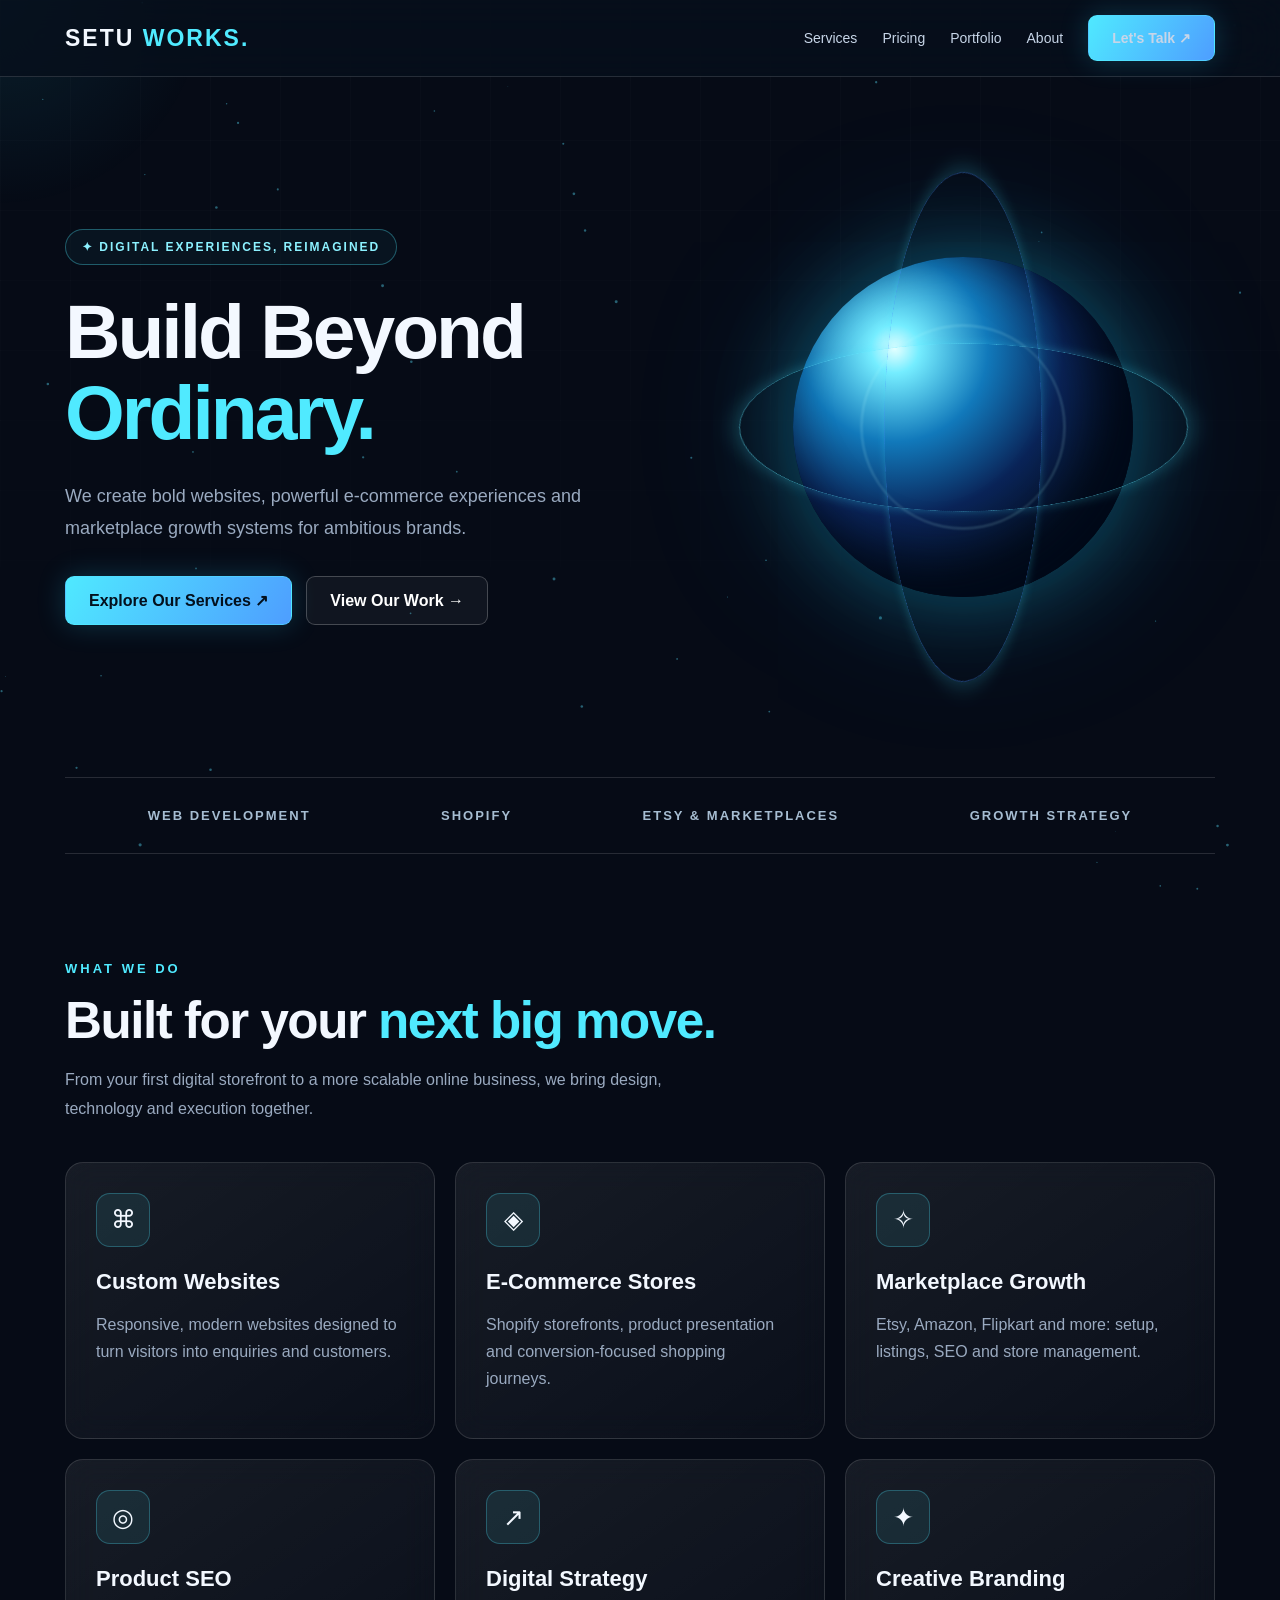
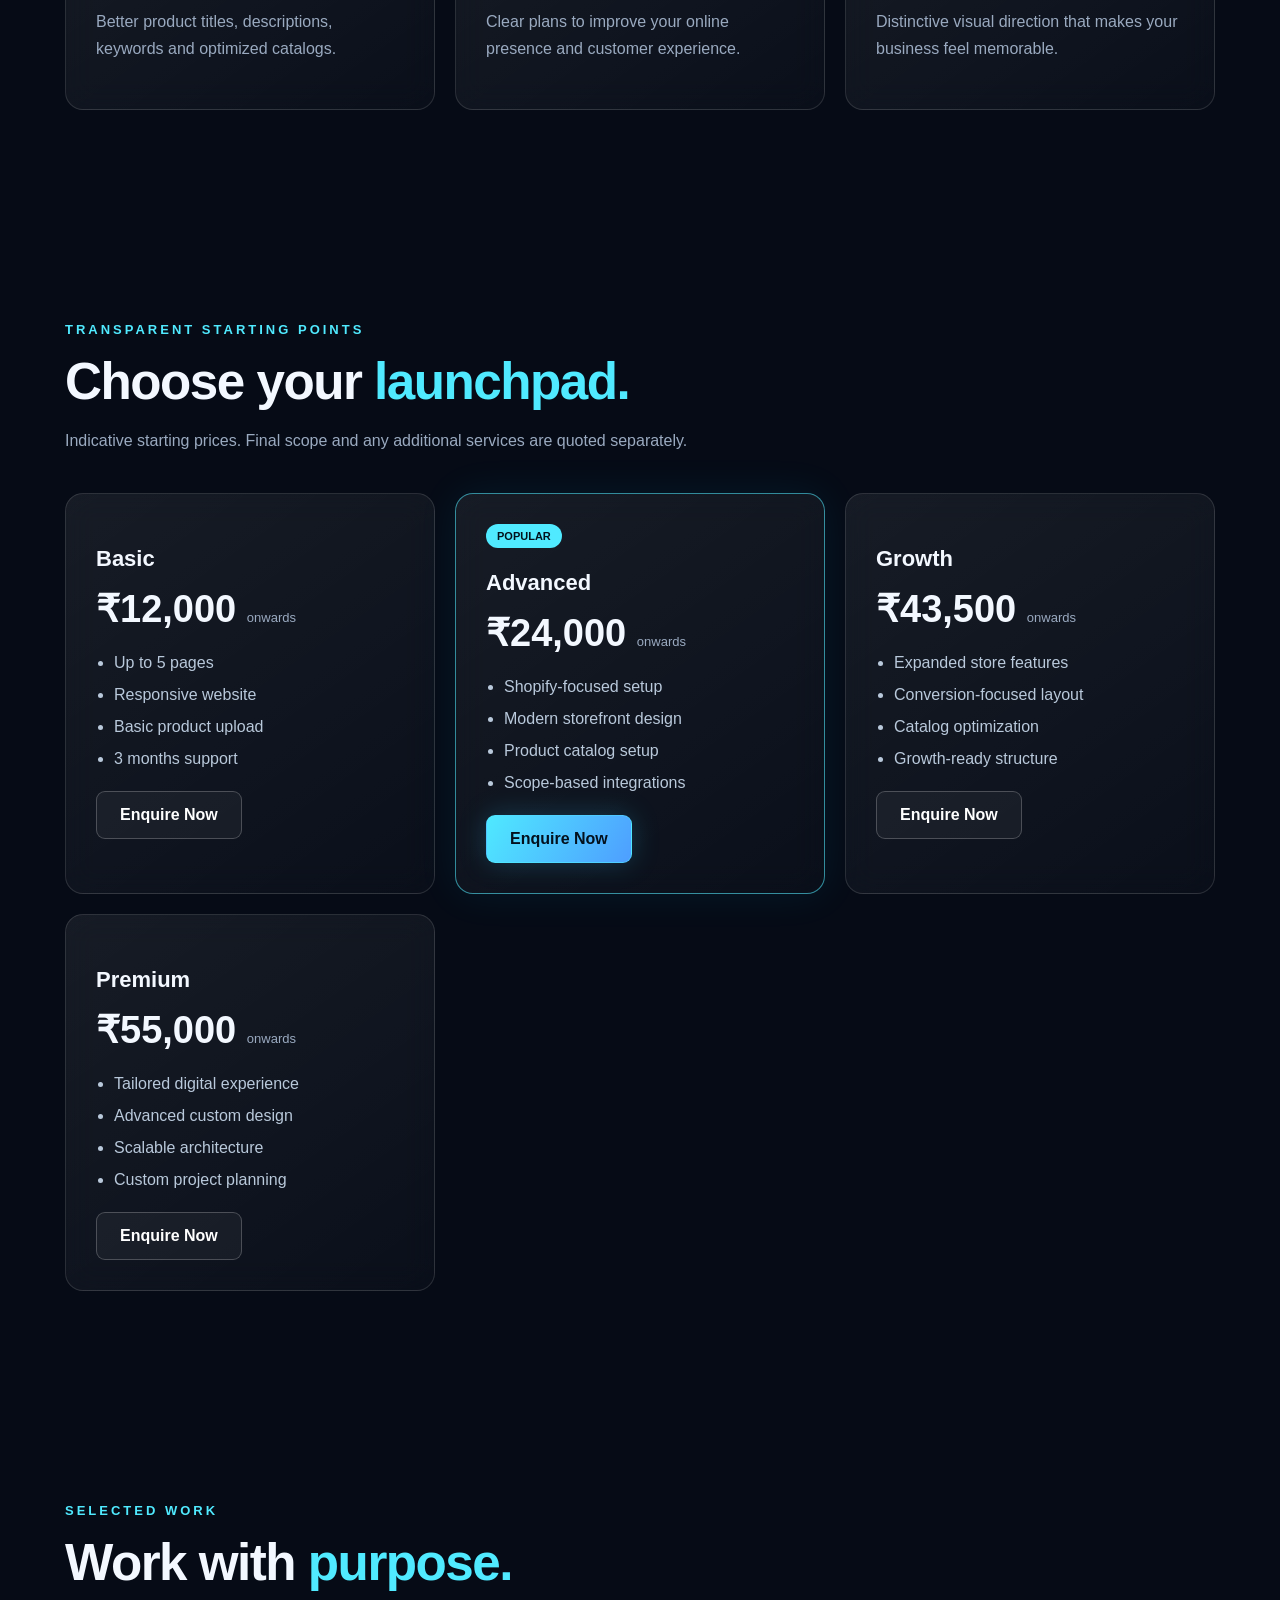
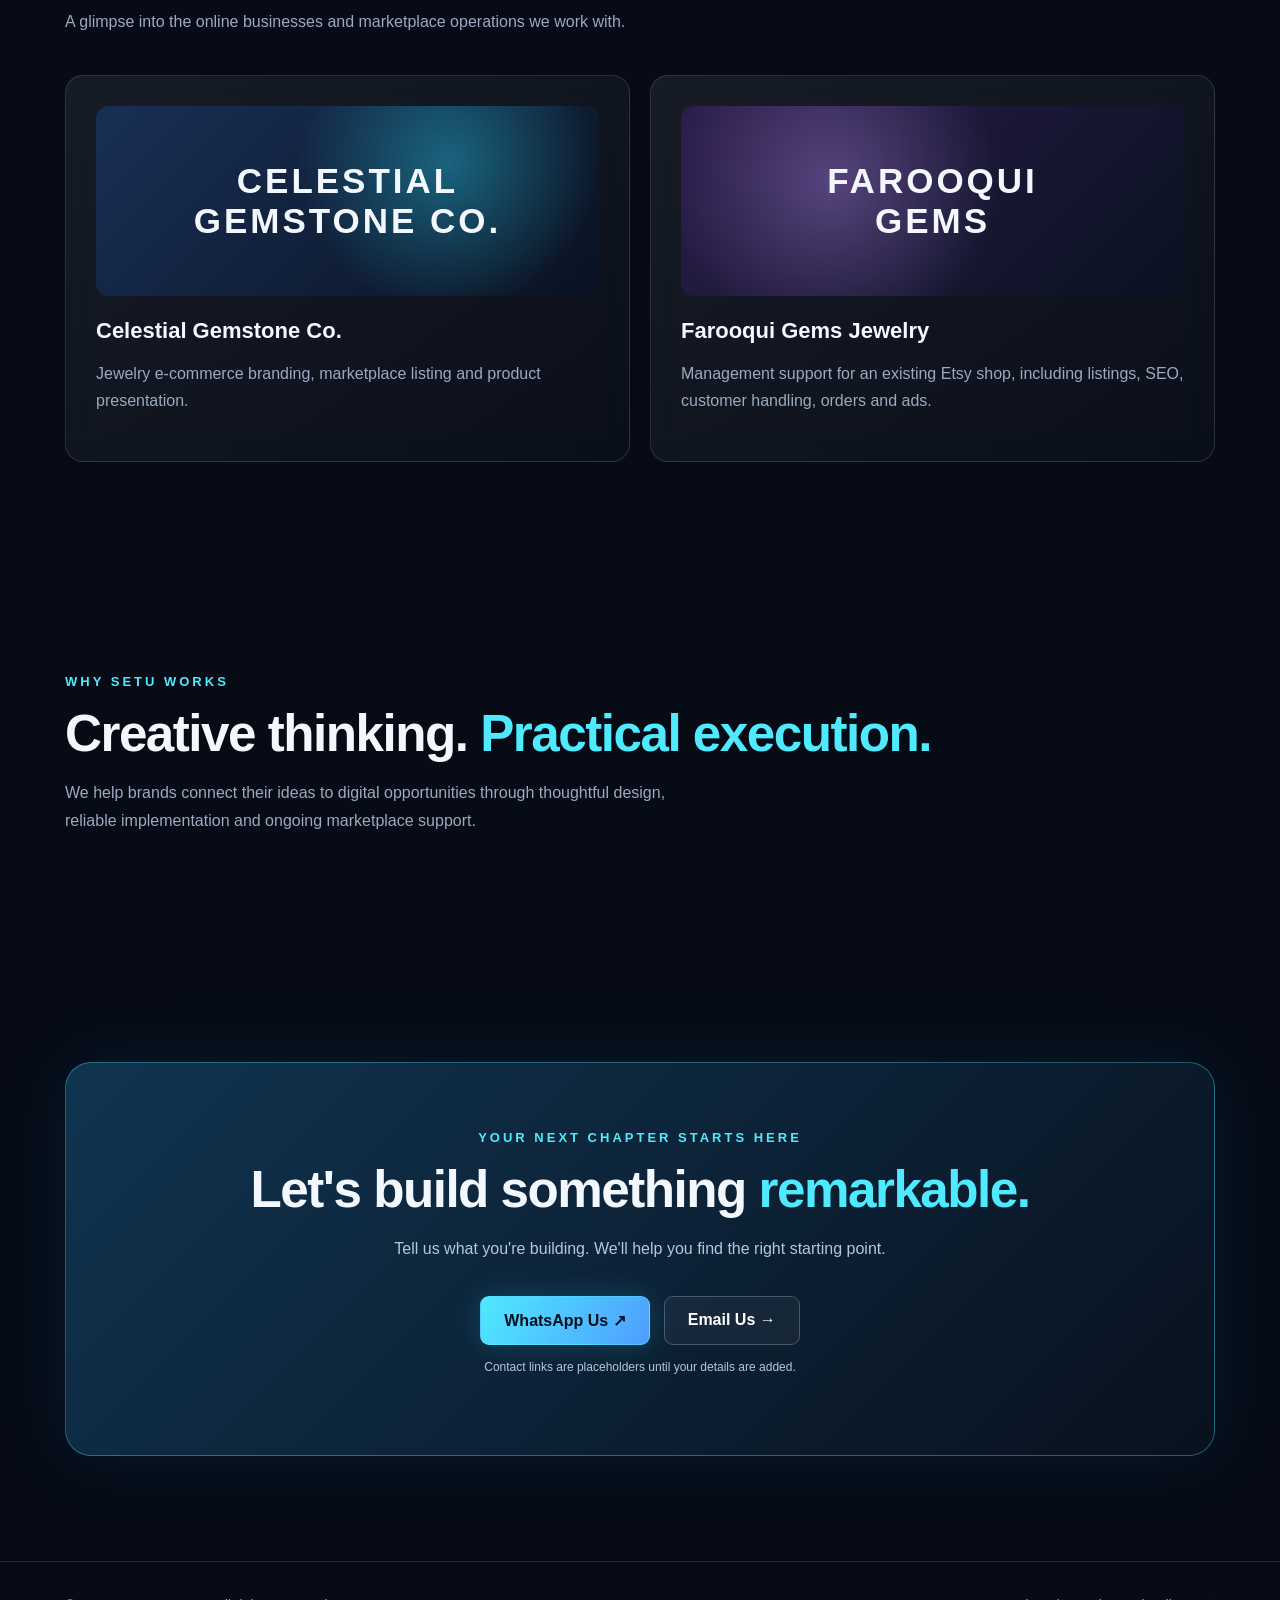
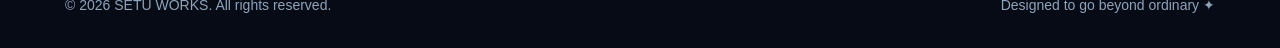
==== index.html @ 35bdae43 "Rename index.html.html to index.html" ====
<!DOCTYPE html>
<html lang="en">
<head>
<meta charset="UTF-8"><meta name="viewport" content="width=device-width, initial-scale=1">
<meta name="theme-color" content="#060b16"><meta name="description" content="SETU WORKS builds high-impact websites, e-commerce stores and marketplace growth systems.">
<title>SETU WORKS — Build Beyond Ordinary</title>
<style>
:root{--bg:#060b16;--panel:#101b2b;--cyan:#50eaff;--white:#f3f8ff;--muted:#9aaac0;--line:#ffffff22}*{box-sizing:border-box}html{scroll-behavior:smooth}body{margin:0;background:var(--bg);color:var(--white);font-family:Inter,Segoe UI,Arial,sans-serif;overflow-x:hidden}a{color:inherit;text-decoration:none}button{font:inherit}::selection{background:#50eaff;color:#06101a}#particles{position:fixed;inset:0;z-index:-2;pointer-events:none}.glow{position:fixed;width:450px;height:450px;border-radius:50%;background:radial-gradient(circle,#30ddff19,transparent 65%);transform:translate(-50%,-50%);pointer-events:none;z-index:-1}body:before{content:"";position:fixed;inset:0;background:linear-gradient(#ffffff05 1px,transparent 1px),linear-gradient(90deg,#ffffff05 1px,transparent 1px);background-size:70px 70px;mask-image:linear-gradient(to bottom,#000,transparent 90%);pointer-events:none;z-index:-1}.container{width:min(1150px,90%);margin:auto}header{position:sticky;top:0;z-index:10;backdrop-filter:blur(22px);background:#07101cce;border-bottom:1px solid var(--line)}nav{height:76px;display:flex;align-items:center;justify-content:space-between;gap:20px}.brand{font-size:23px;font-weight:900;letter-spacing:2px}.brand span,.accent{color:var(--cyan)}.links{display:flex;gap:25px;align-items:center}.links a{font-size:14px;color:#c7d5e8}.links a:hover{color:var(--cyan)}.btn{display:inline-flex;align-items:center;justify-content:center;padding:14px 23px;border:1px solid #50eaff80;border-radius:9px;background:linear-gradient(120deg,#4fe9ff,#4e9eff);color:#03101d;font-weight:800;box-shadow:0 0 28px #2dcfff35;transition:transform .25s,box-shadow .25s;cursor:pointer}.btn:hover{transform:translateY(-4px);box-shadow:0 0 42px #2dcfff80}.btn.secondary{background:#ffffff0b;color:white;border-color:#ffffff38;box-shadow:none}.hero{min-height:700px;display:grid;grid-template-columns:1.1fr .9fr;align-items:center;gap:30px;padding:95px 0}.eyebrow{display:inline-block;border:1px solid #50eaff55;border-radius:50px;padding:10px 16px;background:#50eaff0b;color:#8cf1ff;font-size:12px;letter-spacing:2px;font-weight:700}.hero h1{font-size:clamp(48px,6vw,84px);line-height:1.06;letter-spacing:-3px;margin:26px 0}.hero p{font-size:18px;line-height:1.8;color:var(--muted);max-width:600px}.actions{display:flex;flex-wrap:wrap;gap:14px;margin-top:32px}.orb-wrap{height:470px;display:grid;place-items:center;perspective:800px}.orb{width:min(340px,76vw);aspect-ratio:1;border-radius:50%;position:relative;background:radial-gradient(circle at 30% 27%,#e6ffff 0%,#75edff 7%,#1179bb 27%,#0a2458 49%,#041123 70%);box-shadow:inset -28px -26px 55px #010817,0 0 90px #1fdfff55,0 0 180px #1a8fff2a;animation:float 6s ease-in-out infinite}.orb:before,.orb:after{content:"";position:absolute;inset:-16%;border:1px solid #61eaff80;border-radius:50%;transform:rotateX(68deg) rotate(-28deg);box-shadow:0 0 24px #40e6ff44}.orb:after{inset:-25%;transform:rotateY(72deg) rotate(32deg);border-color:#478eff66}.orb-core{position:absolute;inset:20%;border:1px solid #b6ffff66;border-radius:50%;filter:blur(1px)}@keyframes float{50%{transform:translateY(-22px) rotate(7deg)}}.strip{display:flex;flex-wrap:wrap;justify-content:space-around;gap:25px;padding:30px;border-top:1px solid var(--line);border-bottom:1px solid var(--line);color:#a6bdd2;letter-spacing:2px;font-size:13px;font-weight:800}.section{padding:105px 0}.kicker{color:var(--cyan);text-transform:uppercase;letter-spacing:3px;font-size:13px;font-weight:800}.section h2{font-size:clamp(34px,4vw,54px);letter-spacing:-1.5px;margin:14px 0}.lead{color:var(--muted);max-width:650px;line-height:1.8}.grid{display:grid;grid-template-columns:repeat(3,1fr);gap:20px;margin-top:38px}.glass{background:linear-gradient(145deg,#ffffff12,#ffffff05);border:1px solid #ffffff20;backdrop-filter:blur(15px);border-radius:18px;padding:30px;position:relative;overflow:hidden;transition:transform .3s,border-color .3s,box-shadow .3s}.glass:hover{transform:translateY(-8px);border-color:#50eaff8c;box-shadow:0 15px 55px #14ccff16}.iconbox{width:54px;height:54px;border-radius:14px;background:#50eaff16;border:1px solid #50eaff45;display:grid;place-items:center;font-size:25px}.glass h3{font-size:22px;margin:22px 0 10px}.glass p{color:var(--muted);line-height:1.7}.price{font-size:38px;font-weight:900;color:var(--white);margin:15px 0}.price small{font-size:13px;color:var(--muted);font-weight:400}.glass ul{padding-left:18px;color:#b9c9db;line-height:2}.featured{border-color:#50eaff90;box-shadow:0 0 40px #15cfff14}.tag{display:inline-block;color:#03121d;background:var(--cyan);padding:6px 11px;border-radius:20px;font-size:11px;font-weight:800}.portfolio{display:grid;grid-template-columns:repeat(2,1fr);gap:20px;margin-top:38px}.project-visual{height:190px;border-radius:13px;background:radial-gradient(circle at 70% 30%,#2bdfff5c,transparent 40%),linear-gradient(135deg,#182f55,#0a1221);display:flex;align-items:center;justify-content:center;font-size:35px;letter-spacing:3px;font-weight:900;text-align:center;padding:15px}.project-visual.alt{background:radial-gradient(circle at 30% 40%,#c39bff55,transparent 45%),linear-gradient(135deg,#2a1c4a,#0a1221)}.contact{background:linear-gradient(135deg,#103450,#09111e);border:1px solid #50eaff55;border-radius:26px;padding:65px 35px;text-align:center;box-shadow:0 0 75px #00d5ff16}.contact p{color:#b6c7db;line-height:1.8}footer{padding:35px 0;border-top:1px solid var(--line);color:#8fa4ba;font-size:14px}.foot{display:flex;justify-content:space-between;gap:20px;flex-wrap:wrap}.reveal{opacity:0;transform:translateY(32px);transition:opacity .7s,transform .7s}.reveal.show{opacity:1;transform:none}.menu{display:none;background:none;border:1px solid #ffffff44;color:white;border-radius:8px;padding:8px 12px}a:focus-visible,button:focus-visible{outline:3px solid var(--cyan);outline-offset:4px}@media(max-width:850px){.hero{grid-template-columns:1fr;padding:75px 0 45px}.orb-wrap{height:340px;grid-row:1}.orb{width:245px}.grid{grid-template-columns:repeat(2,1fr)}.menu{display:block}.links{display:none;position:absolute;top:76px;left:0;right:0;background:#081321;padding:25px;flex-direction:column;align-items:flex-start}.links.open{display:flex}}@media(max-width:600px){.grid,.portfolio{grid-template-columns:1fr}.section{padding:75px 0}.hero h1{letter-spacing:-2px}.contact{padding:45px 20px}.strip{font-size:11px}.glow{display:none}}@media(prefers-reduced-motion:reduce){*,*:before,*:after{animation:none!important;scroll-behavior:auto!important;transition:none!important}.reveal{opacity:1;transform:none}}
</style>
</head>
<body>
<canvas id="particles" aria-hidden="true"></canvas><div class="glow" id="glow" aria-hidden="true"></div>
<header><nav class="container"><a class="brand" href="#home">SETU <span>WORKS.</span></a><button class="menu" id="menu" aria-label="Toggle navigation" aria-expanded="false">☰</button><div class="links" id="links"><a href="#services">Services</a><a href="#pricing">Pricing</a><a href="#portfolio">Portfolio</a><a href="#about">About</a><a class="btn" href="#contact">Let's Talk ↗</a></div></nav></header>
<main>
<section class="container hero" id="home"><div><span class="eyebrow">✦ DIGITAL EXPERIENCES, REIMAGINED</span><h1>Build Beyond <span class="accent">Ordinary.</span></h1><p>We create bold websites, powerful e-commerce experiences and marketplace growth systems for ambitious brands.</p><div class="actions"><a class="btn" href="#services">Explore Our Services ↗</a><a class="btn secondary" href="#portfolio">View Our Work →</a></div></div><div class="orb-wrap" aria-label="Decorative glowing futuristic sphere"><div class="orb"><div class="orb-core"></div></div></div></section>
<div class="container strip"><span>WEB DEVELOPMENT</span><span>SHOPIFY</span><span>ETSY & MARKETPLACES</span><span>GROWTH STRATEGY</span></div>
<section class="container section" id="services"><div class="reveal"><span class="kicker">What we do</span><h2>Built for your <span class="accent">next big move.</span></h2><p class="lead">From your first digital storefront to a more scalable online business, we bring design, technology and execution together.</p></div><div class="grid"><article class="glass reveal"><div class="iconbox">⌘</div><h3>Custom Websites</h3><p>Responsive, modern websites designed to turn visitors into enquiries and customers.</p></article><article class="glass reveal"><div class="iconbox">◈</div><h3>E-Commerce Stores</h3><p>Shopify storefronts, product presentation and conversion-focused shopping journeys.</p></article><article class="glass reveal"><div class="iconbox">✧</div><h3>Marketplace Growth</h3><p>Etsy, Amazon, Flipkart and more: setup, listings, SEO and store management.</p></article><article class="glass reveal"><div class="iconbox">◎</div><h3>Product SEO</h3><p>Better product titles, descriptions, keywords and optimized catalogs.</p></article><article class="glass reveal"><div class="iconbox">↗</div><h3>Digital Strategy</h3><p>Clear plans to improve your online presence and customer experience.</p></article><article class="glass reveal"><div class="iconbox">✦</div><h3>Creative Branding</h3><p>Distinctive visual direction that makes your business feel memorable.</p></article></div></section>
<section class="container section" id="pricing"><div class="reveal"><span class="kicker">Transparent starting points</span><h2>Choose your <span class="accent">launchpad.</span></h2><p class="lead">Indicative starting prices. Final scope and any additional services are quoted separately.</p></div><div class="grid"><article class="glass reveal"><h3>Basic</h3><div class="price">₹12,000 <small>onwards</small></div><ul><li>Up to 5 pages</li><li>Responsive website</li><li>Basic product upload</li><li>3 months support</li></ul><a class="btn secondary" href="#contact">Enquire Now</a></article><article class="glass featured reveal"><span class="tag">POPULAR</span><h3>Advanced</h3><div class="price">₹24,000 <small>onwards</small></div><ul><li>Shopify-focused setup</li><li>Modern storefront design</li><li>Product catalog setup</li><li>Scope-based integrations</li></ul><a class="btn" href="#contact">Enquire Now</a></article><article class="glass reveal"><h3>Growth</h3><div class="price">₹43,500 <small>onwards</small></div><ul><li>Expanded store features</li><li>Conversion-focused layout</li><li>Catalog optimization</li><li>Growth-ready structure</li></ul><a class="btn secondary" href="#contact">Enquire Now</a></article><article class="glass reveal"><h3>Premium</h3><div class="price">₹55,000 <small>onwards</small></div><ul><li>Tailored digital experience</li><li>Advanced custom design</li><li>Scalable architecture</li><li>Custom project planning</li></ul><a class="btn secondary" href="#contact">Enquire Now</a></article></div></section>
<section class="container section" id="portfolio"><div class="reveal"><span class="kicker">Selected work</span><h2>Work with <span class="accent">purpose.</span></h2><p class="lead">A glimpse into the online businesses and marketplace operations we work with.</p></div><div class="portfolio"><article class="glass reveal"><div class="project-visual">CELESTIAL<br>GEMSTONE CO.</div><h3>Celestial Gemstone Co.</h3><p>Jewelry e-commerce branding, marketplace listing and product presentation.</p></article><article class="glass reveal"><div class="project-visual alt">FAROOQUI<br>GEMS</div><h3>Farooqui Gems Jewelry</h3><p>Management support for an existing Etsy shop, including listings, SEO, customer handling, orders and ads.</p></article></div></section>
<section class="container section" id="about"><div class="reveal"><span class="kicker">Why SETU WORKS</span><h2>Creative thinking. <span class="accent">Practical execution.</span></h2><p class="lead">We help brands connect their ideas to digital opportunities through thoughtful design, reliable implementation and ongoing marketplace support.</p></div></section>
<section class="container section" id="contact"><div class="contact reveal"><span class="kicker">Your next chapter starts here</span><h2>Let's build something <span class="accent">remarkable.</span></h2><p>Tell us what you're building. We'll help you find the right starting point.</p><div class="actions" style="justify-content:center"><a class="btn" id="wa" href="#contact">WhatsApp Us ↗</a><a class="btn secondary" id="email" href="#contact">Email Us →</a></div><p style="font-size:12px">Contact links are placeholders until your details are added.</p></div></section>
</main><footer><div class="container foot"><span>© <span id="year"></span> SETU WORKS. All rights reserved.</span><span>Designed to go beyond ordinary ✦</span></div></footer>
<script>
document.getElementById('year').textContent=new Date().getFullYear();
const menu=document.getElementById('menu'),links=document.getElementById('links');menu.addEventListener('click',()=>{const open=links.classList.toggle('open');menu.setAttribute('aria-expanded',String(open))});links.querySelectorAll('a').forEach(a=>a.addEventListener('click',()=>{links.classList.remove('open');menu.setAttribute('aria-expanded','false')}));
const reduce=window.matchMedia('(prefers-reduced-motion: reduce)').matches;const sections=document.querySelectorAll('.reveal');if('IntersectionObserver'in window&&!reduce){const obs=new IntersectionObserver(entries=>entries.forEach(e=>{if(e.isIntersecting){e.target.classList.add('show');obs.unobserve(e.target)}}),{threshold:.08});sections.forEach(e=>obs.observe(e))}else sections.forEach(e=>e.classList.add('show'));
if(!reduce&&window.matchMedia('(pointer:fine)').matches){const glow=document.getElementById('glow');window.addEventListener('pointermove',e=>{glow.style.left=e.clientX+'px';glow.style.top=e.clientY+'px'},{passive:true})}
const canvas=document.getElementById('particles');if(!reduce){const ctx=canvas.getContext('2d');let dots=[];function resize(){canvas.width=innerWidth;canvas.height=innerHeight;dots=Array.from({length:Math.min(65,Math.floor(innerWidth/24))},()=>({x:Math.random()*canvas.width,y:Math.random()*canvas.height,r:Math.random()*1.4+.3,s:Math.random()*.35+.1}))}resize();window.addEventListener('resize',resize);function draw(){ctx.clearRect(0,0,canvas.width,canvas.height);ctx.fillStyle='rgba(91,228,255,.4)';for(const d of dots){ctx.beginPath();ctx.arc(d.x,d.y,d.r,0,Math.PI*2);ctx.fill();d.y-=d.s;if(d.y<0)d.y=canvas.height}requestAnimationFrame(draw)}draw()}
// Add your real WhatsApp number and business email before publishing.
const WHATSAPP_NUMBER='919982301681'; // e.g. 919876543210 (no +, spaces or hyphens)
const BUSINESS_EMAIL='setuworks.official@gmail.com'; // e.g. hello@yourdomain.com
const wa=document.getElementById('wa'),email=document.getElementById('email');if(WHATSAPP_NUMBER){wa.href='https://wa.me/'+WHATSAPP_NUMBER+'?text='+encodeURIComponent('Hello SETU WORKS, I would like to discuss a project.');wa.target='_blank';wa.rel='noopener noreferrer'}else wa.addEventListener('click',e=>{e.preventDefault();alert('Add your WhatsApp number in the code before using this button.')});if(BUSINESS_EMAIL)email.href='mailto:'+BUSINESS_EMAIL;else email.addEventListener('click',e=>{e.preventDefault();alert('Add your business email in the code before using this button.')});
</script>
</body></html>
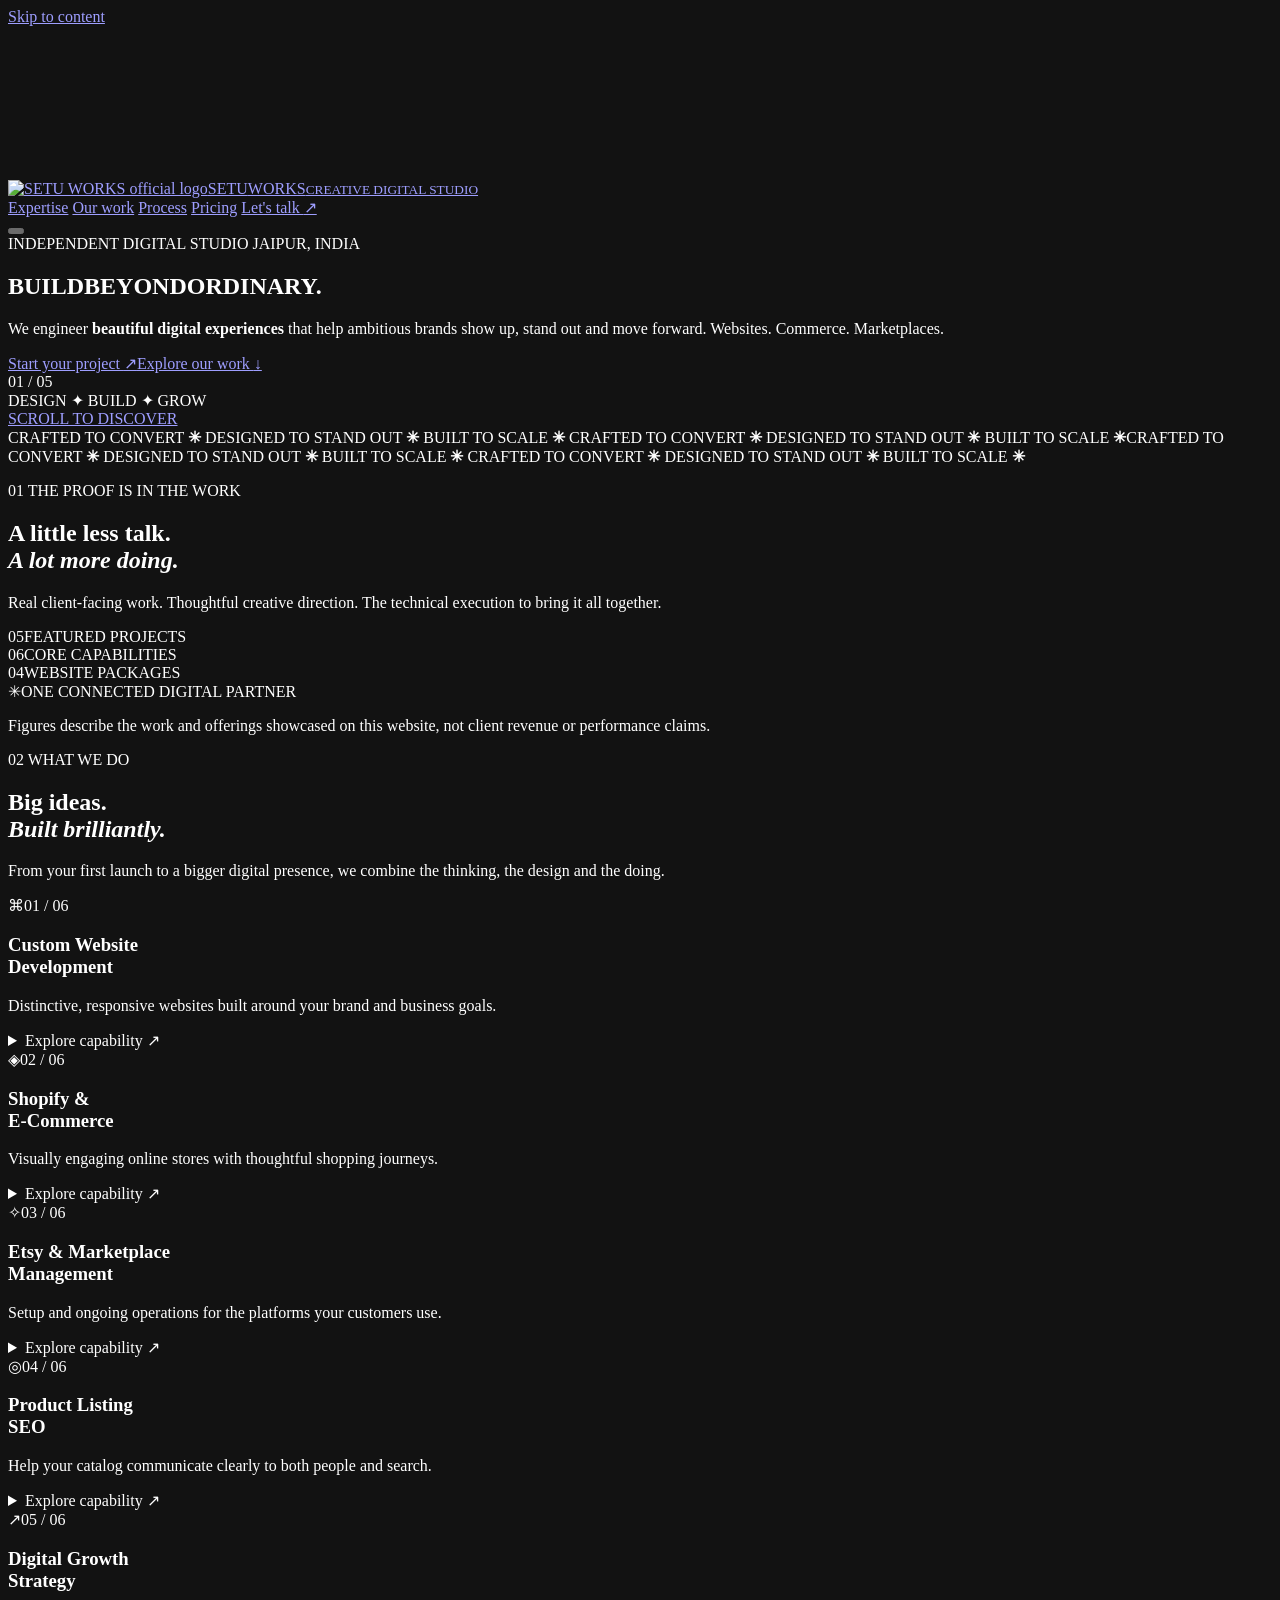
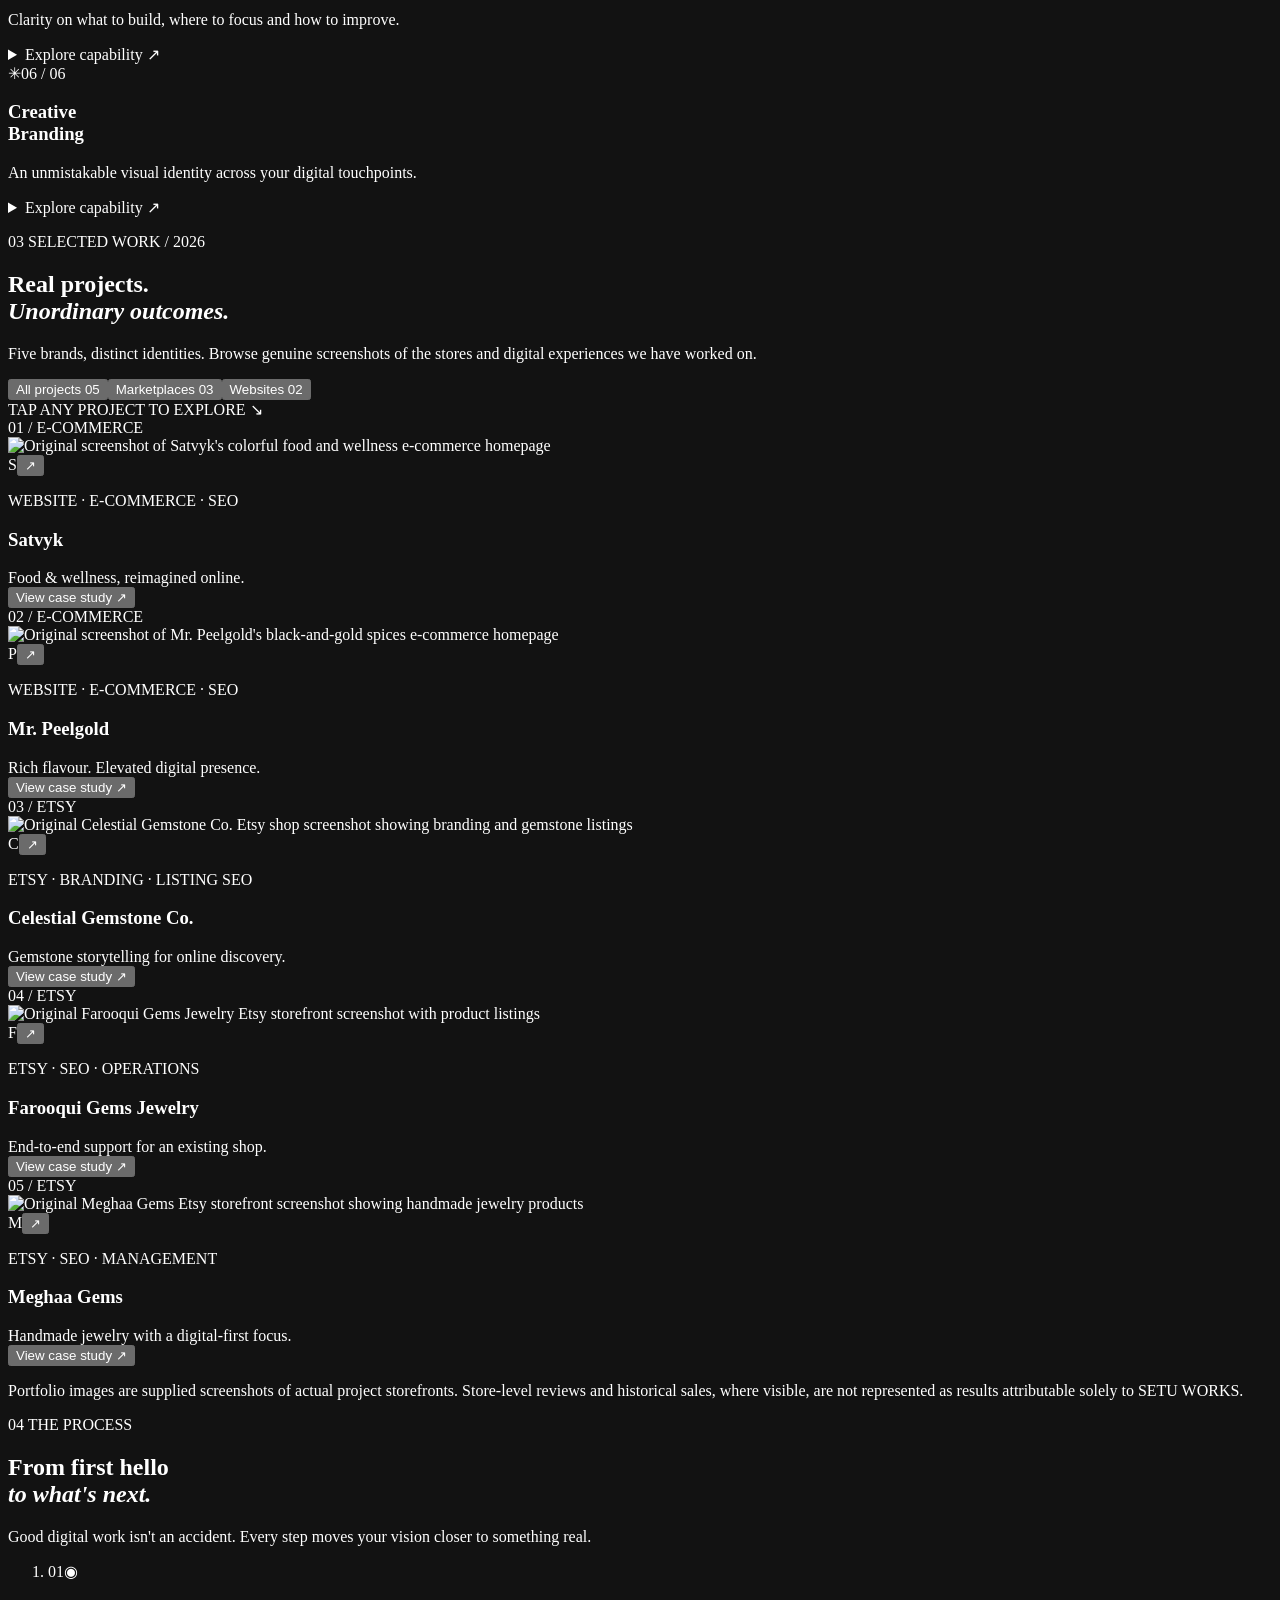
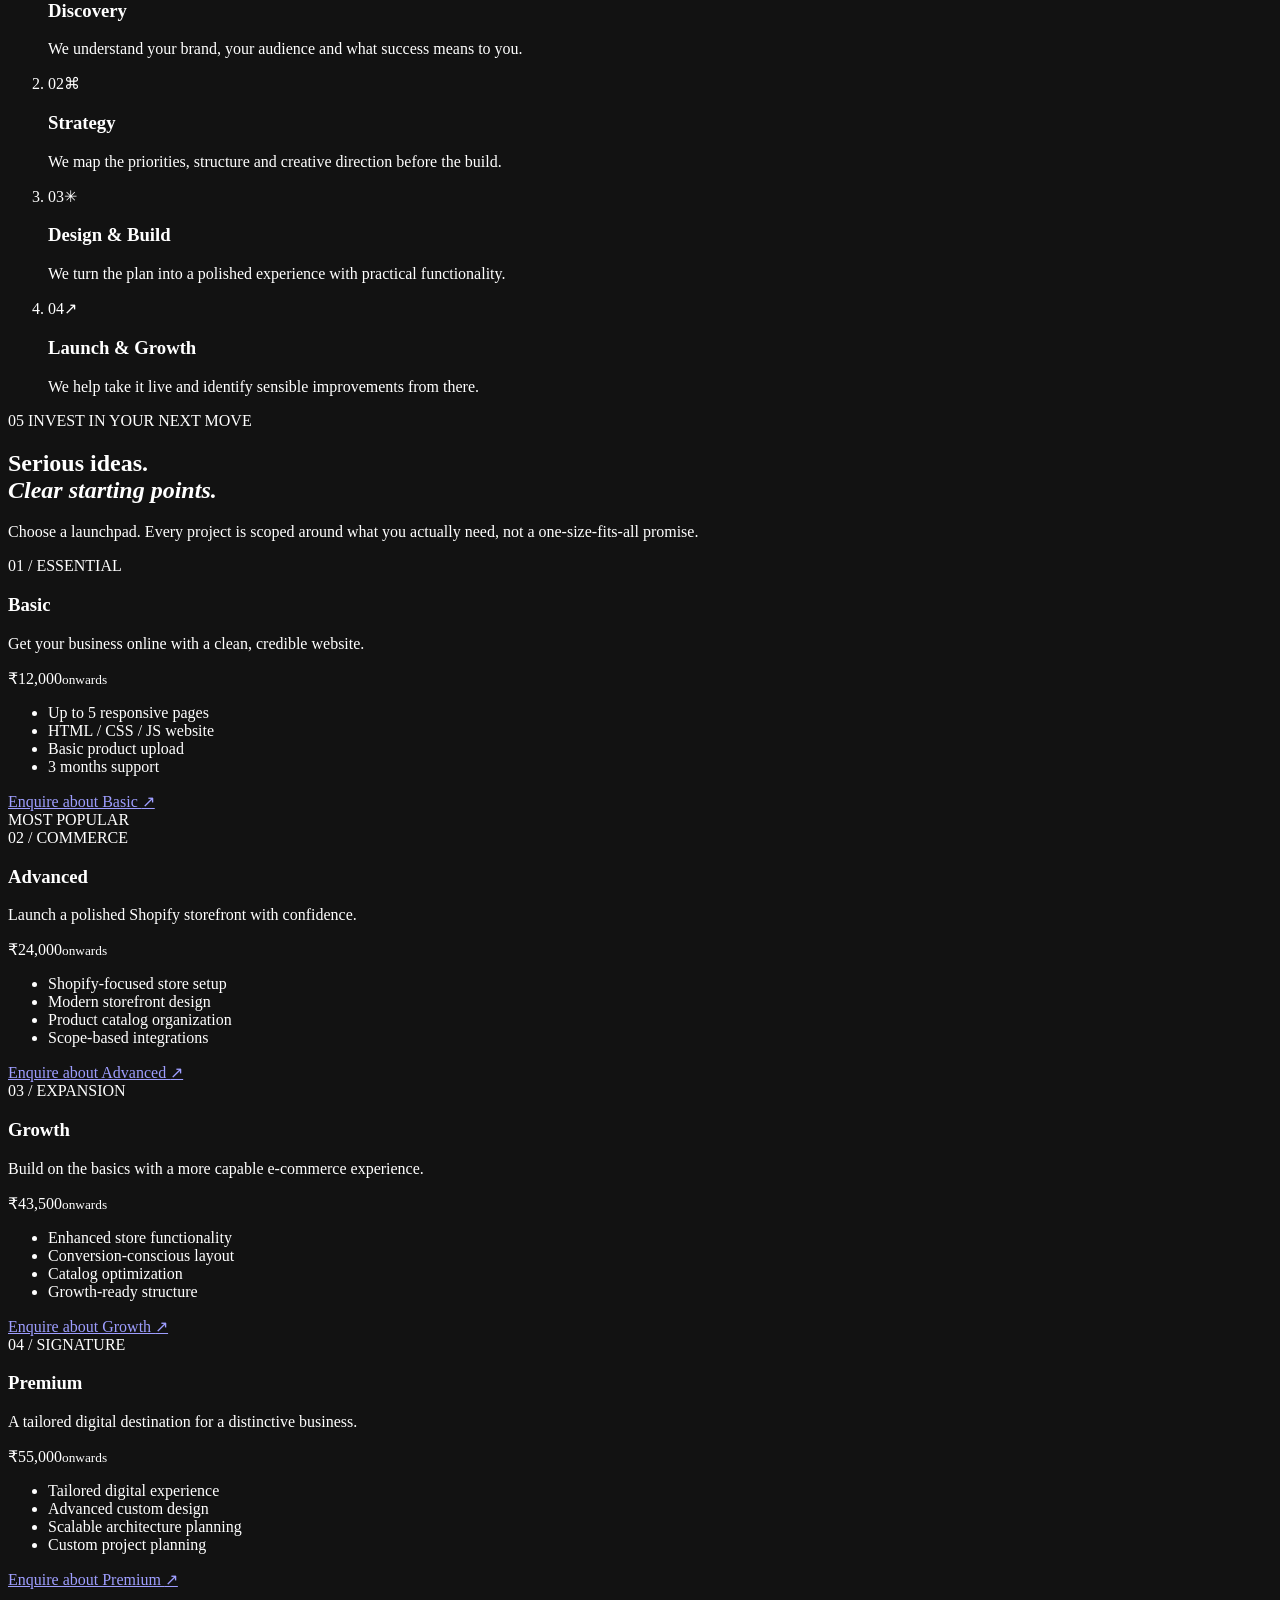
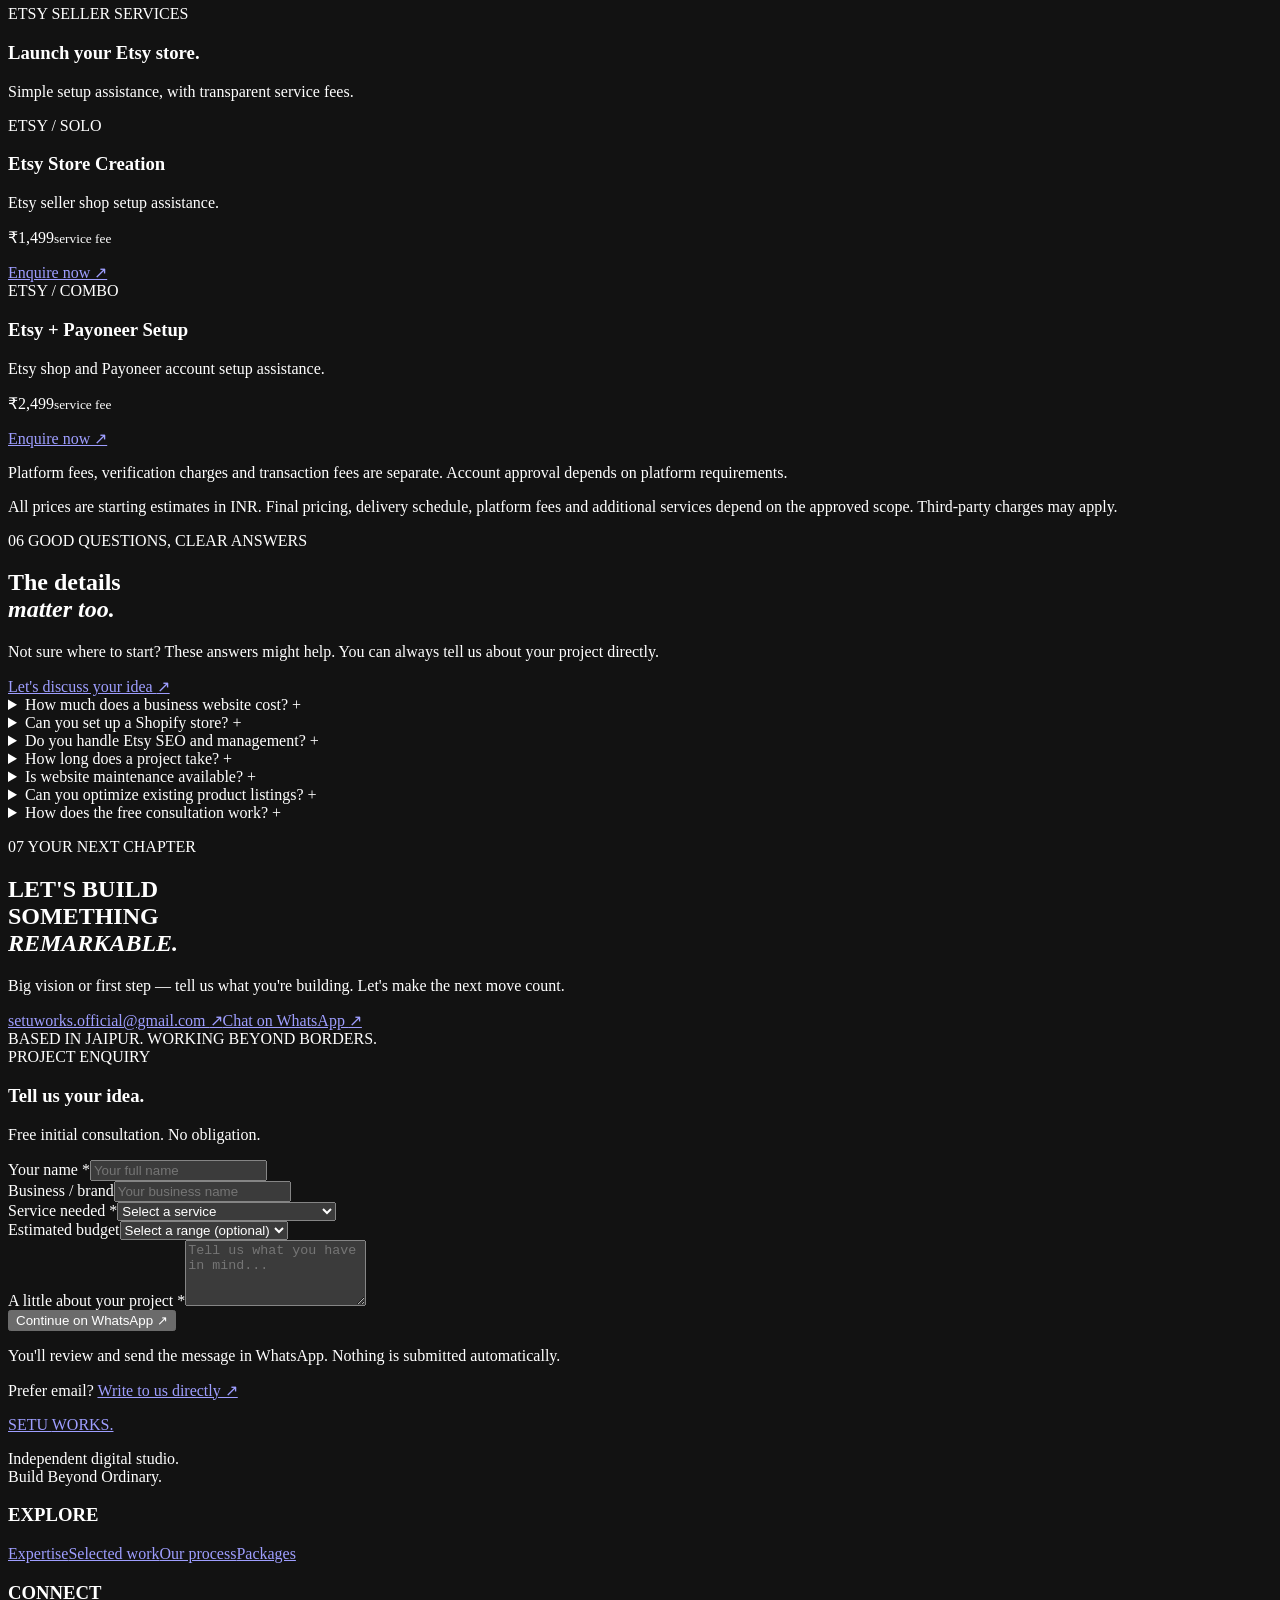
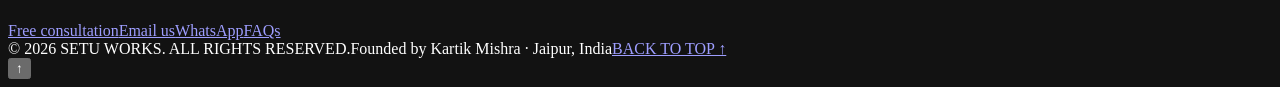
==== commit aebadb8f: "Add files via upload" ====
--- a/index.html
+++ b/index.html
@@ -1,34 +1,121 @@
-<!DOCTYPE html>
+<!doctype html>
 <html lang="en">
 <head>
-<meta charset="UTF-8"><meta name="viewport" content="width=device-width, initial-scale=1">
-<meta name="theme-color" content="#060b16"><meta name="description" content="SETU WORKS builds high-impact websites, e-commerce stores and marketplace growth systems.">
-<title>SETU WORKS — Build Beyond Ordinary</title>
-<style>
-:root{--bg:#060b16;--panel:#101b2b;--cyan:#50eaff;--white:#f3f8ff;--muted:#9aaac0;--line:#ffffff22}*{box-sizing:border-box}html{scroll-behavior:smooth}body{margin:0;background:var(--bg);color:var(--white);font-family:Inter,Segoe UI,Arial,sans-serif;overflow-x:hidden}a{color:inherit;text-decoration:none}button{font:inherit}::selection{background:#50eaff;color:#06101a}#particles{position:fixed;inset:0;z-index:-2;pointer-events:none}.glow{position:fixed;width:450px;height:450px;border-radius:50%;background:radial-gradient(circle,#30ddff19,transparent 65%);transform:translate(-50%,-50%);pointer-events:none;z-index:-1}body:before{content:"";position:fixed;inset:0;background:linear-gradient(#ffffff05 1px,transparent 1px),linear-gradient(90deg,#ffffff05 1px,transparent 1px);background-size:70px 70px;mask-image:linear-gradient(to bottom,#000,transparent 90%);pointer-events:none;z-index:-1}.container{width:min(1150px,90%);margin:auto}header{position:sticky;top:0;z-index:10;backdrop-filter:blur(22px);background:#07101cce;border-bottom:1px solid var(--line)}nav{height:76px;display:flex;align-items:center;justify-content:space-between;gap:20px}.brand{font-size:23px;font-weight:900;letter-spacing:2px}.brand span,.accent{color:var(--cyan)}.links{display:flex;gap:25px;align-items:center}.links a{font-size:14px;color:#c7d5e8}.links a:hover{color:var(--cyan)}.btn{display:inline-flex;align-items:center;justify-content:center;padding:14px 23px;border:1px solid #50eaff80;border-radius:9px;background:linear-gradient(120deg,#4fe9ff,#4e9eff);color:#03101d;font-weight:800;box-shadow:0 0 28px #2dcfff35;transition:transform .25s,box-shadow .25s;cursor:pointer}.btn:hover{transform:translateY(-4px);box-shadow:0 0 42px #2dcfff80}.btn.secondary{background:#ffffff0b;color:white;border-color:#ffffff38;box-shadow:none}.hero{min-height:700px;display:grid;grid-template-columns:1.1fr .9fr;align-items:center;gap:30px;padding:95px 0}.eyebrow{display:inline-block;border:1px solid #50eaff55;border-radius:50px;padding:10px 16px;background:#50eaff0b;color:#8cf1ff;font-size:12px;letter-spacing:2px;font-weight:700}.hero h1{font-size:clamp(48px,6vw,84px);line-height:1.06;letter-spacing:-3px;margin:26px 0}.hero p{font-size:18px;line-height:1.8;color:var(--muted);max-width:600px}.actions{display:flex;flex-wrap:wrap;gap:14px;margin-top:32px}.orb-wrap{height:470px;display:grid;place-items:center;perspective:800px}.orb{width:min(340px,76vw);aspect-ratio:1;border-radius:50%;position:relative;background:radial-gradient(circle at 30% 27%,#e6ffff 0%,#75edff 7%,#1179bb 27%,#0a2458 49%,#041123 70%);box-shadow:inset -28px -26px 55px #010817,0 0 90px #1fdfff55,0 0 180px #1a8fff2a;animation:float 6s ease-in-out infinite}.orb:before,.orb:after{content:"";position:absolute;inset:-16%;border:1px solid #61eaff80;border-radius:50%;transform:rotateX(68deg) rotate(-28deg);box-shadow:0 0 24px #40e6ff44}.orb:after{inset:-25%;transform:rotateY(72deg) rotate(32deg);border-color:#478eff66}.orb-core{position:absolute;inset:20%;border:1px solid #b6ffff66;border-radius:50%;filter:blur(1px)}@keyframes float{50%{transform:translateY(-22px) rotate(7deg)}}.strip{display:flex;flex-wrap:wrap;justify-content:space-around;gap:25px;padding:30px;border-top:1px solid var(--line);border-bottom:1px solid var(--line);color:#a6bdd2;letter-spacing:2px;font-size:13px;font-weight:800}.section{padding:105px 0}.kicker{color:var(--cyan);text-transform:uppercase;letter-spacing:3px;font-size:13px;font-weight:800}.section h2{font-size:clamp(34px,4vw,54px);letter-spacing:-1.5px;margin:14px 0}.lead{color:var(--muted);max-width:650px;line-height:1.8}.grid{display:grid;grid-template-columns:repeat(3,1fr);gap:20px;margin-top:38px}.glass{background:linear-gradient(145deg,#ffffff12,#ffffff05);border:1px solid #ffffff20;backdrop-filter:blur(15px);border-radius:18px;padding:30px;position:relative;overflow:hidden;transition:transform .3s,border-color .3s,box-shadow .3s}.glass:hover{transform:translateY(-8px);border-color:#50eaff8c;box-shadow:0 15px 55px #14ccff16}.iconbox{width:54px;height:54px;border-radius:14px;background:#50eaff16;border:1px solid #50eaff45;display:grid;place-items:center;font-size:25px}.glass h3{font-size:22px;margin:22px 0 10px}.glass p{color:var(--muted);line-height:1.7}.price{font-size:38px;font-weight:900;color:var(--white);margin:15px 0}.price small{font-size:13px;color:var(--muted);font-weight:400}.glass ul{padding-left:18px;color:#b9c9db;line-height:2}.featured{border-color:#50eaff90;box-shadow:0 0 40px #15cfff14}.tag{display:inline-block;color:#03121d;background:var(--cyan);padding:6px 11px;border-radius:20px;font-size:11px;font-weight:800}.portfolio{display:grid;grid-template-columns:repeat(2,1fr);gap:20px;margin-top:38px}.project-visual{height:190px;border-radius:13px;background:radial-gradient(circle at 70% 30%,#2bdfff5c,transparent 40%),linear-gradient(135deg,#182f55,#0a1221);display:flex;align-items:center;justify-content:center;font-size:35px;letter-spacing:3px;font-weight:900;text-align:center;padding:15px}.project-visual.alt{background:radial-gradient(circle at 30% 40%,#c39bff55,transparent 45%),linear-gradient(135deg,#2a1c4a,#0a1221)}.contact{background:linear-gradient(135deg,#103450,#09111e);border:1px solid #50eaff55;border-radius:26px;padding:65px 35px;text-align:center;box-shadow:0 0 75px #00d5ff16}.contact p{color:#b6c7db;line-height:1.8}footer{padding:35px 0;border-top:1px solid var(--line);color:#8fa4ba;font-size:14px}.foot{display:flex;justify-content:space-between;gap:20px;flex-wrap:wrap}.reveal{opacity:0;transform:translateY(32px);transition:opacity .7s,transform .7s}.reveal.show{opacity:1;transform:none}.menu{display:none;background:none;border:1px solid #ffffff44;color:white;border-radius:8px;padding:8px 12px}a:focus-visible,button:focus-visible{outline:3px solid var(--cyan);outline-offset:4px}@media(max-width:850px){.hero{grid-template-columns:1fr;padding:75px 0 45px}.orb-wrap{height:340px;grid-row:1}.orb{width:245px}.grid{grid-template-columns:repeat(2,1fr)}.menu{display:block}.links{display:none;position:absolute;top:76px;left:0;right:0;background:#081321;padding:25px;flex-direction:column;align-items:flex-start}.links.open{display:flex}}@media(max-width:600px){.grid,.portfolio{grid-template-columns:1fr}.section{padding:75px 0}.hero h1{letter-spacing:-2px}.contact{padding:45px 20px}.strip{font-size:11px}.glow{display:none}}@media(prefers-reduced-motion:reduce){*,*:before,*:after{animation:none!important;scroll-behavior:auto!important;transition:none!important}.reveal{opacity:1;transform:none}}
-</style>
+  <meta charset="utf-8">
+  <meta name="viewport" content="width=device-width, initial-scale=1">
+  <meta name="theme-color" content="#060b16">
+  <meta name="color-scheme" content="dark">
+  <title>SETU WORKS | Website Development, Shopify & Etsy SEO in Jaipur</title>
+  <meta name="description" content="SETU WORKS is a Jaipur-based digital agency for distinctive websites, Shopify stores, Etsy SEO, product listings and marketplace management. Explore our real work and book a free consultation.">
+  <meta name="robots" content="index,follow,max-image-preview:large">
+  <link rel="canonical" href="https://setuworks.github.io/setu-works/">
+  <link rel="icon" type="image/svg+xml" href="assets/images/favicon.svg">
+  <meta property="og:type" content="website">
+  <meta property="og:site_name" content="SETU WORKS">
+  <meta property="og:title" content="SETU WORKS — Build Beyond Ordinary">
+  <meta property="og:description" content="Distinctive websites, Shopify experiences and marketplace growth. Explore five real projects from our Jaipur digital studio.">
+  <meta property="og:url" content="https://setuworks.github.io/setu-works/">
+  <meta property="og:image" content="https://setuworks.github.io/setu-works/assets/images/social-share.jpg">
+  <meta property="og:image:width" content="1200">
+  <meta property="og:image:height" content="630">
+  <meta property="og:image:alt" content="SETU WORKS — Build Beyond Ordinary, digital agency in Jaipur">
+  <meta name="twitter:card" content="summary_large_image">
+  <meta name="twitter:title" content="SETU WORKS — Build Beyond Ordinary">
+  <meta name="twitter:description" content="Website development, e-commerce and marketplace management from Jaipur, India.">
+  <meta name="twitter:image" content="https://setuworks.github.io/setu-works/assets/images/social-share.jpg">
+  <link rel="preload" as="image" href="assets/images/satvyk.webp" fetchpriority="high">
+  <link rel="stylesheet" href="assets/css/style.css">
+  <script type="application/ld+json">{"@context":"https://schema.org","@graph":[{"@type":"Organization","@id":"https://setuworks.github.io/setu-works/#organization","name":"SETU WORKS","url":"https://setuworks.github.io/setu-works/","description":"Jaipur-based digital agency providing website development, e-commerce and marketplace management services.","email":"setuworks.official@gmail.com","telephone":"+91-9982301681","address":{"@type":"PostalAddress","addressLocality":"Jaipur","addressRegion":"Rajasthan","addressCountry":"IN"},"areaServed":{"@type":"Country","name":"India"}},{"@type":"WebSite","@id":"https://setuworks.github.io/setu-works/#website","url":"https://setuworks.github.io/setu-works/","name":"SETU WORKS","publisher":{"@id":"https://setuworks.github.io/setu-works/#organization"},"inLanguage":"en-IN"},{"@type":"WebPage","@id":"https://setuworks.github.io/setu-works/#webpage","url":"https://setuworks.github.io/setu-works/","name":"SETU WORKS | Website Development, Shopify & Etsy SEO in Jaipur","isPartOf":{"@id":"https://setuworks.github.io/setu-works/#website"},"about":{"@id":"https://setuworks.github.io/setu-works/#organization"},"inLanguage":"en-IN"}]}</script>
+  <script defer src="assets/js/main.js"></script>
 </head>
 <body>
-<canvas id="particles" aria-hidden="true"></canvas><div class="glow" id="glow" aria-hidden="true"></div>
-<header><nav class="container"><a class="brand" href="#home">SETU <span>WORKS.</span></a><button class="menu" id="menu" aria-label="Toggle navigation" aria-expanded="false">☰</button><div class="links" id="links"><a href="#services">Services</a><a href="#pricing">Pricing</a><a href="#portfolio">Portfolio</a><a href="#about">About</a><a class="btn" href="#contact">Let's Talk ↗</a></div></nav></header>
-<main>
-<section class="container hero" id="home"><div><span class="eyebrow">✦ DIGITAL EXPERIENCES, REIMAGINED</span><h1>Build Beyond <span class="accent">Ordinary.</span></h1><p>We create bold websites, powerful e-commerce experiences and marketplace growth systems for ambitious brands.</p><div class="actions"><a class="btn" href="#services">Explore Our Services ↗</a><a class="btn secondary" href="#portfolio">View Our Work →</a></div></div><div class="orb-wrap" aria-label="Decorative glowing futuristic sphere"><div class="orb"><div class="orb-core"></div></div></div></section>
-<div class="container strip"><span>WEB DEVELOPMENT</span><span>SHOPIFY</span><span>ETSY & MARKETPLACES</span><span>GROWTH STRATEGY</span></div>
-<section class="container section" id="services"><div class="reveal"><span class="kicker">What we do</span><h2>Built for your <span class="accent">next big move.</span></h2><p class="lead">From your first digital storefront to a more scalable online business, we bring design, technology and execution together.</p></div><div class="grid"><article class="glass reveal"><div class="iconbox">⌘</div><h3>Custom Websites</h3><p>Responsive, modern websites designed to turn visitors into enquiries and customers.</p></article><article class="glass reveal"><div class="iconbox">◈</div><h3>E-Commerce Stores</h3><p>Shopify storefronts, product presentation and conversion-focused shopping journeys.</p></article><article class="glass reveal"><div class="iconbox">✧</div><h3>Marketplace Growth</h3><p>Etsy, Amazon, Flipkart and more: setup, listings, SEO and store management.</p></article><article class="glass reveal"><div class="iconbox">◎</div><h3>Product SEO</h3><p>Better product titles, descriptions, keywords and optimized catalogs.</p></article><article class="glass reveal"><div class="iconbox">↗</div><h3>Digital Strategy</h3><p>Clear plans to improve your online presence and customer experience.</p></article><article class="glass reveal"><div class="iconbox">✦</div><h3>Creative Branding</h3><p>Distinctive visual direction that makes your business feel memorable.</p></article></div></section>
-<section class="container section" id="pricing"><div class="reveal"><span class="kicker">Transparent starting points</span><h2>Choose your <span class="accent">launchpad.</span></h2><p class="lead">Indicative starting prices. Final scope and any additional services are quoted separately.</p></div><div class="grid"><article class="glass reveal"><h3>Basic</h3><div class="price">₹12,000 <small>onwards</small></div><ul><li>Up to 5 pages</li><li>Responsive website</li><li>Basic product upload</li><li>3 months support</li></ul><a class="btn secondary" href="#contact">Enquire Now</a></article><article class="glass featured reveal"><span class="tag">POPULAR</span><h3>Advanced</h3><div class="price">₹24,000 <small>onwards</small></div><ul><li>Shopify-focused setup</li><li>Modern storefront design</li><li>Product catalog setup</li><li>Scope-based integrations</li></ul><a class="btn" href="#contact">Enquire Now</a></article><article class="glass reveal"><h3>Growth</h3><div class="price">₹43,500 <small>onwards</small></div><ul><li>Expanded store features</li><li>Conversion-focused layout</li><li>Catalog optimization</li><li>Growth-ready structure</li></ul><a class="btn secondary" href="#contact">Enquire Now</a></article><article class="glass reveal"><h3>Premium</h3><div class="price">₹55,000 <small>onwards</small></div><ul><li>Tailored digital experience</li><li>Advanced custom design</li><li>Scalable architecture</li><li>Custom project planning</li></ul><a class="btn secondary" href="#contact">Enquire Now</a></article></div></section>
-<section class="container section" id="portfolio"><div class="reveal"><span class="kicker">Selected work</span><h2>Work with <span class="accent">purpose.</span></h2><p class="lead">A glimpse into the online businesses and marketplace operations we work with.</p></div><div class="portfolio"><article class="glass reveal"><div class="project-visual">CELESTIAL<br>GEMSTONE CO.</div><h3>Celestial Gemstone Co.</h3><p>Jewelry e-commerce branding, marketplace listing and product presentation.</p></article><article class="glass reveal"><div class="project-visual alt">FAROOQUI<br>GEMS</div><h3>Farooqui Gems Jewelry</h3><p>Management support for an existing Etsy shop, including listings, SEO, customer handling, orders and ads.</p></article></div></section>
-<section class="container section" id="about"><div class="reveal"><span class="kicker">Why SETU WORKS</span><h2>Creative thinking. <span class="accent">Practical execution.</span></h2><p class="lead">We help brands connect their ideas to digital opportunities through thoughtful design, reliable implementation and ongoing marketplace support.</p></div></section>
-<section class="container section" id="contact"><div class="contact reveal"><span class="kicker">Your next chapter starts here</span><h2>Let's build something <span class="accent">remarkable.</span></h2><p>Tell us what you're building. We'll help you find the right starting point.</p><div class="actions" style="justify-content:center"><a class="btn" id="wa" href="#contact">WhatsApp Us ↗</a><a class="btn secondary" id="email" href="#contact">Email Us →</a></div><p style="font-size:12px">Contact links are placeholders until your details are added.</p></div></section>
-</main><footer><div class="container foot"><span>© <span id="year"></span> SETU WORKS. All rights reserved.</span><span>Designed to go beyond ordinary ✦</span></div></footer>
-<script>
-document.getElementById('year').textContent=new Date().getFullYear();
-const menu=document.getElementById('menu'),links=document.getElementById('links');menu.addEventListener('click',()=>{const open=links.classList.toggle('open');menu.setAttribute('aria-expanded',String(open))});links.querySelectorAll('a').forEach(a=>a.addEventListener('click',()=>{links.classList.remove('open');menu.setAttribute('aria-expanded','false')}));
-const reduce=window.matchMedia('(prefers-reduced-motion: reduce)').matches;const sections=document.querySelectorAll('.reveal');if('IntersectionObserver'in window&&!reduce){const obs=new IntersectionObserver(entries=>entries.forEach(e=>{if(e.isIntersecting){e.target.classList.add('show');obs.unobserve(e.target)}}),{threshold:.08});sections.forEach(e=>obs.observe(e))}else sections.forEach(e=>e.classList.add('show'));
-if(!reduce&&window.matchMedia('(pointer:fine)').matches){const glow=document.getElementById('glow');window.addEventListener('pointermove',e=>{glow.style.left=e.clientX+'px';glow.style.top=e.clientY+'px'},{passive:true})}
-const canvas=document.getElementById('particles');if(!reduce){const ctx=canvas.getContext('2d');let dots=[];function resize(){canvas.width=innerWidth;canvas.height=innerHeight;dots=Array.from({length:Math.min(65,Math.floor(innerWidth/24))},()=>({x:Math.random()*canvas.width,y:Math.random()*canvas.height,r:Math.random()*1.4+.3,s:Math.random()*.35+.1}))}resize();window.addEventListener('resize',resize);function draw(){ctx.clearRect(0,0,canvas.width,canvas.height);ctx.fillStyle='rgba(91,228,255,.4)';for(const d of dots){ctx.beginPath();ctx.arc(d.x,d.y,d.r,0,Math.PI*2);ctx.fill();d.y-=d.s;if(d.y<0)d.y=canvas.height}requestAnimationFrame(draw)}draw()}
-// Add your real WhatsApp number and business email before publishing.
-const WHATSAPP_NUMBER='919982301681'; // e.g. 919876543210 (no +, spaces or hyphens)
-const BUSINESS_EMAIL='setuworks.official@gmail.com'; // e.g. hello@yourdomain.com
-const wa=document.getElementById('wa'),email=document.getElementById('email');if(WHATSAPP_NUMBER){wa.href='https://wa.me/'+WHATSAPP_NUMBER+'?text='+encodeURIComponent('Hello SETU WORKS, I would like to discuss a project.');wa.target='_blank';wa.rel='noopener noreferrer'}else wa.addEventListener('click',e=>{e.preventDefault();alert('Add your WhatsApp number in the code before using this button.')});if(BUSINESS_EMAIL)email.href='mailto:'+BUSINESS_EMAIL;else email.addEventListener('click',e=>{e.preventDefault();alert('Add your business email in the code before using this button.')});
-</script>
-</body></html>
+  <a class="skip-link" href="#main">Skip to content</a>
+  <div class="progress" id="scroll-progress" aria-hidden="true"></div>
+  <div class="site-atmosphere" aria-hidden="true"><div class="grid-field"></div><div class="ambient ambient-a"></div><div class="ambient ambient-b"></div></div>
+  <canvas id="particles" class="particles" aria-hidden="true"></canvas>
+  <div class="cursor-glow" id="cursor-glow" aria-hidden="true"></div>
+
+  <header class="site-header" id="site-header">
+    <nav class="nav shell" aria-label="Primary navigation">
+      <a class="wordmark" href="#home" aria-label="SETU WORKS home"><img class="custom-brand-logo" src="assets/images/setu-original-logo.jpg" alt="SETU WORKS official logo" width="54" height="54"><span>SETU<span class="wordmark-accent">WORKS</span><small>CREATIVE DIGITAL STUDIO</small></span></a>
+      <div class="nav-links" id="nav-links">
+        <a href="#services" data-nav="services">Expertise</a>
+        <a href="#work" data-nav="work">Our work</a>
+        <a href="#process" data-nav="process">Process</a>
+        <a href="#pricing" data-nav="pricing">Pricing</a>
+        <a href="#contact" class="nav-cta">Let's talk <span aria-hidden="true">↗</span></a>
+      </div>
+      <button class="menu-toggle" id="menu-toggle" type="button" aria-label="Open navigation" aria-controls="nav-links" aria-expanded="false"><span></span><span></span></button>
+    </nav>
+  </header>
+
+  <main id="main">
+    <section class="hero shell" id="home" aria-labelledby="hero-heading">
+      <div class="hero-copy">
+        <div class="eyebrow animate-in"><span class="live-dot"></span> INDEPENDENT DIGITAL STUDIO <span class="eyebrow-line"></span> JAIPUR, INDIA</div>
+        <h1 id="hero-heading" class="hero-title animate-in"><span>BUILD</span><span>BEYOND</span><span class="gradient-ink">ORDINARY<span class="hero-period">.</span></span></h1>
+        <div class="hero-under animate-in"><p>We engineer <strong>beautiful digital experiences</strong> that help ambitious brands show up, stand out and move forward. Websites. Commerce. Marketplaces.</p><div class="hero-actions"><a href="#contact" class="button button-primary magnetic">Start your project <span aria-hidden="true">↗</span></a><a href="#work" class="button button-outline">Explore our work <span aria-hidden="true">↓</span></a></div></div>
+        <div class="hero-index animate-in"><span>01 / 05</span><div class="index-line"></div><span>DESIGN <span aria-hidden="true">✦</span> BUILD <span aria-hidden="true">✦</span> GROW</span></div>
+      </div>
+      <div class="hero-art hero-art-simple" aria-label="Elegant glowing blue sphere">
+        <div class="art-stage"><div class="art-halo"></div><div class="art-ring art-ring-one"></div><div class="art-ring art-ring-two"></div><div class="art-orb"><div class="orb-core"></div></div></div>
+      </div>
+      <a class="scroll-cue" href="#proof"><span class="scroll-indicator"></span> SCROLL TO DISCOVER</a>
+    </section>
+
+    <div class="marquee" aria-label="Our expertise"><div class="marquee-track" aria-hidden="true"><span>CRAFTED TO CONVERT <b>✳</b> DESIGNED TO STAND OUT <b>✳</b> BUILT TO SCALE <b>✳</b> CRAFTED TO CONVERT <b>✳</b> DESIGNED TO STAND OUT <b>✳</b> BUILT TO SCALE <b>✳</b></span><span>CRAFTED TO CONVERT <b>✳</b> DESIGNED TO STAND OUT <b>✳</b> BUILT TO SCALE <b>✳</b> CRAFTED TO CONVERT <b>✳</b> DESIGNED TO STAND OUT <b>✳</b> BUILT TO SCALE <b>✳</b></span></div></div>
+
+    <section class="proof shell section" id="proof" aria-labelledby="proof-heading"><div class="section-top reveal"><div><p class="kicker"><span class="kicker-num">01</span> THE PROOF IS IN THE WORK</p><h2 class="section-title" id="proof-heading">A little less talk.<br><em>A lot more doing.</em></h2></div><p class="section-aside">Real client-facing work. Thoughtful creative direction. The technical execution to bring it all together.</p></div><div class="stats reveal" aria-label="Our documented work"><div class="stat"><span class="stat-number" data-count="5">05</span><span class="stat-label">FEATURED PROJECTS</span></div><div class="stat"><span class="stat-number" data-count="6">06</span><span class="stat-label">CORE CAPABILITIES</span></div><div class="stat"><span class="stat-number" data-count="4">04</span><span class="stat-label">WEBSITE PACKAGES</span></div><div class="stat stat-statement"><span class="stat-asterisk" aria-hidden="true">✳</span><span class="stat-label">ONE CONNECTED DIGITAL PARTNER</span></div></div><p class="proof-note">Figures describe the work and offerings showcased on this website, not client revenue or performance claims.</p></section>
+
+    <section class="services section section-dark" id="services" aria-labelledby="services-heading"><div class="shell"><div class="section-top reveal"><div><p class="kicker"><span class="kicker-num">02</span> WHAT WE DO</p><h2 class="section-title" id="services-heading">Big ideas.<br><em>Built brilliantly.</em></h2></div><p class="section-aside">From your first launch to a bigger digital presence, we combine the thinking, the design and the doing.</p></div><div class="services-grid">
+      <article class="service-card reveal"><div class="service-top"><span class="service-icon" aria-hidden="true">⌘</span><span class="service-id">01 / 06</span></div><h3>Custom Website<br>Development</h3><p>Distinctive, responsive websites built around your brand and business goals.</p><details><summary>Explore capability <span aria-hidden="true">↗</span></summary><p>Business websites, landing pages, intuitive navigation, mobile-first development and ongoing site improvements.</p><a href="#contact" data-service="Custom Website Development">Discuss a website <span aria-hidden="true">→</span></a></details></article>
+      <article class="service-card reveal"><div class="service-top"><span class="service-icon" aria-hidden="true">◈</span><span class="service-id">02 / 06</span></div><h3>Shopify &<br>E-Commerce</h3><p>Visually engaging online stores with thoughtful shopping journeys.</p><details><summary>Explore capability <span aria-hidden="true">↗</span></summary><p>Shopify setup, storefront layouts, product organization, collection pages and conversion-conscious experiences.</p><a href="#contact" data-service="Shopify & E-Commerce">Discuss a store <span aria-hidden="true">→</span></a></details></article>
+      <article class="service-card reveal"><div class="service-top"><span class="service-icon" aria-hidden="true">✧</span><span class="service-id">03 / 06</span></div><h3>Etsy & Marketplace<br>Management</h3><p>Setup and ongoing operations for the platforms your customers use.</p><details><summary>Explore capability <span aria-hidden="true">↗</span></summary><p>Etsy, Amazon, Flipkart, Meesho, eBay and Alibaba listing support, store operations, order workflows and advertising support as scoped.</p><a href="#contact" data-service="Etsy & Marketplace Management">Discuss marketplaces <span aria-hidden="true">→</span></a></details></article>
+      <article class="service-card reveal"><div class="service-top"><span class="service-icon" aria-hidden="true">◎</span><span class="service-id">04 / 06</span></div><h3>Product Listing<br>SEO</h3><p>Help your catalog communicate clearly to both people and search.</p><details><summary>Explore capability <span aria-hidden="true">↗</span></summary><p>Keyword-informed titles, useful descriptions, category structure and marketplace-ready product presentation.</p><a href="#contact" data-service="Product Listing SEO">Discuss product SEO <span aria-hidden="true">→</span></a></details></article>
+      <article class="service-card reveal"><div class="service-top"><span class="service-icon" aria-hidden="true">↗</span><span class="service-id">05 / 06</span></div><h3>Digital Growth<br>Strategy</h3><p>Clarity on what to build, where to focus and how to improve.</p><details><summary>Explore capability <span aria-hidden="true">↗</span></summary><p>Digital audits, action plans, content and catalog priorities, conversion improvements and practical next steps.</p><a href="#contact" data-service="Digital Growth Strategy">Discuss strategy <span aria-hidden="true">→</span></a></details></article>
+      <article class="service-card reveal"><div class="service-top"><span class="service-icon" aria-hidden="true">✳</span><span class="service-id">06 / 06</span></div><h3>Creative<br>Branding</h3><p>An unmistakable visual identity across your digital touchpoints.</p><details><summary>Explore capability <span aria-hidden="true">↗</span></summary><p>Brand direction, visual systems, web presentation, marketing creatives and consistent product storytelling.</p><a href="#contact" data-service="Creative Branding">Discuss branding <span aria-hidden="true">→</span></a></details></article>
+    </div></div></section>
+
+    <section class="work-section section" id="work" aria-labelledby="work-heading"><div class="shell"><div class="section-top reveal"><div><p class="kicker"><span class="kicker-num">03</span> SELECTED WORK / 2026</p><h2 class="section-title" id="work-heading">Real projects.<br><em>Unordinary outcomes.</em></h2></div><p class="section-aside">Five brands, distinct identities. Browse genuine screenshots of the stores and digital experiences we have worked on.</p></div><div class="work-toolbar reveal"><div class="filter-bar" aria-label="Filter portfolio projects"><button class="filter-btn active" type="button" data-filter="all" aria-pressed="true">All projects <span>05</span></button><button class="filter-btn" type="button" data-filter="marketplace" aria-pressed="false">Marketplaces <span>03</span></button><button class="filter-btn" type="button" data-filter="website" aria-pressed="false">Websites <span>02</span></button></div><span class="work-toolbar-note">TAP ANY PROJECT TO EXPLORE <span aria-hidden="true">↘</span></span></div>
+      <div class="work-grid" id="work-grid">
+        <article class="work-card work-card-feature reveal" data-category="website"><div class="work-media work-media-satvyk"><span class="work-media-no">01 / E-COMMERCE</span><div class="mock-phone"><img src="assets/images/satvyk.webp" alt="Original screenshot of Satvyk's colorful food and wellness e-commerce homepage" width="640" height="1386" loading="lazy" decoding="async"></div><span class="work-watermark">S</span><button class="project-open" type="button" data-project="satvyk" aria-label="View Satvyk case study">↗</button></div><div class="work-meta"><div><p>WEBSITE · E-COMMERCE · SEO</p><h3>Satvyk</h3><span>Food &amp; wellness, reimagined online.</span></div><button class="text-cta" type="button" data-project="satvyk">View case study <span aria-hidden="true">↗</span></button></div></article>
+        <article class="work-card work-card-feature reveal" data-category="website"><div class="work-media work-media-peel"><span class="work-media-no">02 / E-COMMERCE</span><div class="mock-phone"><img src="assets/images/peelgold.webp" alt="Original screenshot of Mr. Peelgold's black-and-gold spices e-commerce homepage" width="640" height="1386" loading="lazy" decoding="async"></div><span class="work-watermark">P</span><button class="project-open" type="button" data-project="peelgold" aria-label="View Mr. Peelgold case study">↗</button></div><div class="work-meta"><div><p>WEBSITE · E-COMMERCE · SEO</p><h3>Mr. Peelgold</h3><span>Rich flavour. Elevated digital presence.</span></div><button class="text-cta" type="button" data-project="peelgold">View case study <span aria-hidden="true">↗</span></button></div></article>
+        <article class="work-card reveal" data-category="marketplace"><div class="work-media work-media-celestial"><span class="work-media-no">03 / ETSY</span><div class="mock-phone"><img src="assets/images/celestial.webp" alt="Original Celestial Gemstone Co. Etsy shop screenshot showing branding and gemstone listings" width="640" height="1386" loading="lazy" decoding="async"></div><span class="work-watermark">C</span><button class="project-open" type="button" data-project="celestial" aria-label="View Celestial Gemstone Co. case study">↗</button></div><div class="work-meta"><div><p>ETSY · BRANDING · LISTING SEO</p><h3>Celestial Gemstone Co.</h3><span>Gemstone storytelling for online discovery.</span></div><button class="text-cta" type="button" data-project="celestial">View case study <span aria-hidden="true">↗</span></button></div></article>
+        <article class="work-card reveal" data-category="marketplace"><div class="work-media work-media-farooqui"><span class="work-media-no">04 / ETSY</span><div class="mock-phone"><img src="assets/images/farooqui.webp" alt="Original Farooqui Gems Jewelry Etsy storefront screenshot with product listings" width="640" height="1386" loading="lazy" decoding="async"></div><span class="work-watermark">F</span><button class="project-open" type="button" data-project="farooqui" aria-label="View Farooqui Gems Jewelry case study">↗</button></div><div class="work-meta"><div><p>ETSY · SEO · OPERATIONS</p><h3>Farooqui Gems Jewelry</h3><span>End-to-end support for an existing shop.</span></div><button class="text-cta" type="button" data-project="farooqui">View case study <span aria-hidden="true">↗</span></button></div></article>
+        <article class="work-card reveal" data-category="marketplace"><div class="work-media work-media-meghaa"><span class="work-media-no">05 / ETSY</span><div class="mock-phone"><img src="assets/images/meghaa.webp" alt="Original Meghaa Gems Etsy storefront screenshot showing handmade jewelry products" width="640" height="1386" loading="lazy" decoding="async"></div><span class="work-watermark">M</span><button class="project-open" type="button" data-project="meghaa" aria-label="View Meghaa Gems case study">↗</button></div><div class="work-meta"><div><p>ETSY · SEO · MANAGEMENT</p><h3>Meghaa Gems</h3><span>Handmade jewelry with a digital-first focus.</span></div><button class="text-cta" type="button" data-project="meghaa">View case study <span aria-hidden="true">↗</span></button></div></article>
+      </div>
+      <p class="work-disclaimer">Portfolio images are supplied screenshots of actual project storefronts. Store-level reviews and historical sales, where visible, are not represented as results attributable solely to SETU WORKS.</p>
+    </div></section>
+
+    <section class="process section section-dark" id="process" aria-labelledby="process-heading"><div class="shell"><div class="section-top reveal"><div><p class="kicker"><span class="kicker-num">04</span> THE PROCESS</p><h2 class="section-title" id="process-heading">From first hello<br><em>to what's next.</em></h2></div><p class="section-aside">Good digital work isn't an accident. Every step moves your vision closer to something real.</p></div><ol class="process-list"><li class="process-step reveal"><span class="process-number">01</span><span class="process-glyph" aria-hidden="true">◉</span><h3>Discovery</h3><p>We understand your brand, your audience and what success means to you.</p></li><li class="process-step reveal"><span class="process-number">02</span><span class="process-glyph" aria-hidden="true">⌘</span><h3>Strategy</h3><p>We map the priorities, structure and creative direction before the build.</p></li><li class="process-step reveal"><span class="process-number">03</span><span class="process-glyph" aria-hidden="true">✳</span><h3>Design &amp; Build</h3><p>We turn the plan into a polished experience with practical functionality.</p></li><li class="process-step reveal"><span class="process-number">04</span><span class="process-glyph" aria-hidden="true">↗</span><h3>Launch &amp; Growth</h3><p>We help take it live and identify sensible improvements from there.</p></li></ol></div></section>
+
+    <section class="pricing section" id="pricing" aria-labelledby="pricing-heading"><div class="shell"><div class="section-top reveal"><div><p class="kicker"><span class="kicker-num">05</span> INVEST IN YOUR NEXT MOVE</p><h2 class="section-title" id="pricing-heading">Serious ideas.<br><em>Clear starting points.</em></h2></div><p class="section-aside">Choose a launchpad. Every project is scoped around what you actually need, not a one-size-fits-all promise.</p></div><div class="pricing-grid">
+      <article class="price-card reveal"><div class="price-top"><span>01 / ESSENTIAL</span></div><h3>Basic</h3><p class="price-desc">Get your business online with a clean, credible website.</p><p class="price-value"><span>₹12,000</span><small>onwards</small></p><div class="price-rule"></div><ul><li>Up to 5 responsive pages</li><li>HTML / CSS / JS website</li><li>Basic product upload</li><li>3 months support</li></ul><a class="button button-outline price-button" href="#contact" data-package="Basic — ₹12,000 onwards">Enquire about Basic <span aria-hidden="true">↗</span></a></article>
+      <article class="price-card price-highlight reveal"><span class="price-tag">MOST POPULAR</span><div class="price-top"><span>02 / COMMERCE</span></div><h3>Advanced</h3><p class="price-desc">Launch a polished Shopify storefront with confidence.</p><p class="price-value"><span>₹24,000</span><small>onwards</small></p><div class="price-rule"></div><ul><li>Shopify-focused store setup</li><li>Modern storefront design</li><li>Product catalog organization</li><li>Scope-based integrations</li></ul><a class="button button-primary price-button" href="#contact" data-package="Advanced — ₹24,000 onwards">Enquire about Advanced <span aria-hidden="true">↗</span></a></article>
+      <article class="price-card reveal"><div class="price-top"><span>03 / EXPANSION</span></div><h3>Growth</h3><p class="price-desc">Build on the basics with a more capable e-commerce experience.</p><p class="price-value"><span>₹43,500</span><small>onwards</small></p><div class="price-rule"></div><ul><li>Enhanced store functionality</li><li>Conversion-conscious layout</li><li>Catalog optimization</li><li>Growth-ready structure</li></ul><a class="button button-outline price-button" href="#contact" data-package="Growth — ₹43,500 onwards">Enquire about Growth <span aria-hidden="true">↗</span></a></article>
+      <article class="price-card reveal"><div class="price-top"><span>04 / SIGNATURE</span></div><h3>Premium</h3><p class="price-desc">A tailored digital destination for a distinctive business.</p><p class="price-value"><span>₹55,000</span><small>onwards</small></p><div class="price-rule"></div><ul><li>Tailored digital experience</li><li>Advanced custom design</li><li>Scalable architecture planning</li><li>Custom project planning</li></ul><a class="button button-outline price-button" href="#contact" data-package="Premium — ₹55,000 onwards">Enquire about Premium <span aria-hidden="true">↗</span></a></article>
+    </div>
+    <div class="etsy-addons reveal"><p class="kicker">ETSY SELLER SERVICES</p><h3>Launch your Etsy store.</h3><p class="etsy-intro">Simple setup assistance, with transparent service fees.</p><div class="etsy-cards">
+      <article class="price-card"><div class="price-top"><span>ETSY / SOLO</span></div><h3>Etsy Store Creation</h3><p class="price-desc">Etsy seller shop setup assistance.</p><p class="price-value"><span>₹1,499</span><small>service fee</small></p><div class="price-rule"></div><a class="button button-outline price-button" href="#contact" data-package="Etsy Store Creation — ₹1,499">Enquire now ↗</a></article>
+      <article class="price-card price-highlight"><div class="price-top"><span>ETSY / COMBO</span></div><h3>Etsy + Payoneer Setup</h3><p class="price-desc">Etsy shop and Payoneer account setup assistance.</p><p class="price-value"><span>₹2,499</span><small>service fee</small></p><div class="price-rule"></div><a class="button button-primary price-button" href="#contact" data-package="Etsy + Payoneer Setup — ₹2,499">Enquire now ↗</a></article>
+    </div><p class="etsy-disclaimer">Platform fees, verification charges and transaction fees are separate. Account approval depends on platform requirements.</p></div>
+    <p class="pricing-note">All prices are starting estimates in INR. Final pricing, delivery schedule, platform fees and additional services depend on the approved scope. Third-party charges may apply.</p></div></section>
+
+    <section class="faq section section-dark" id="faq" aria-labelledby="faq-heading"><div class="shell faq-layout"><div class="faq-intro reveal"><p class="kicker"><span class="kicker-num">06</span> GOOD QUESTIONS, CLEAR ANSWERS</p><h2 class="section-title" id="faq-heading">The details<br><em>matter too.</em></h2><p>Not sure where to start? These answers might help. You can always tell us about your project directly.</p><a class="underlined-link" href="#contact">Let's discuss your idea <span aria-hidden="true">↗</span></a></div><div class="faq-items reveal">
+      <details><summary>How much does a business website cost? <span aria-hidden="true">+</span></summary><p>Our Basic website package starts at ₹12,000 for up to five responsive pages. Advanced, Growth and Premium packages start at ₹24,000, ₹43,500 and ₹55,000 respectively. Final pricing depends on the agreed features and work involved.</p></details>
+      <details><summary>Can you set up a Shopify store? <span aria-hidden="true">+</span></summary><p>Yes. We can help with Shopify store structure, storefront design, product organization and integrations within the agreed scope. Shopify subscription and third-party app charges, if any, are separate.</p></details>
+      <details><summary>Do you handle Etsy SEO and management? <span aria-hidden="true">+</span></summary><p>Yes. Our Etsy support can include store setup, product listing optimization, titles, descriptions, keyword planning, order workflows, customer support and advertising assistance, depending on the services selected.</p></details>
+      <details><summary>How long does a project take? <span aria-hidden="true">+</span></summary><p>Timelines vary with the scope, content readiness, revisions and integrations. We provide an estimated schedule after reviewing your requirements rather than promising the same deadline for every project.</p></details>
+      <details><summary>Is website maintenance available? <span aria-hidden="true">+</span></summary><p>Yes. Maintenance and support can be scoped to your needs. The Basic website package includes three months of support as outlined in your project agreement; other arrangements are quoted separately.</p></details>
+      <details><summary>Can you optimize existing product listings? <span aria-hidden="true">+</span></summary><p>Yes. We can review product titles, descriptions, presentation and catalog structure. Search visibility depends on many factors, so rankings or sales cannot be guaranteed.</p></details>
+      <details><summary>How does the free consultation work? <span aria-hidden="true">+</span></summary><p>Share a little about your business through the enquiry form. It opens a prepared WhatsApp message that you can review and send. We'll discuss your goals, possible scope and appropriate next steps.</p></details>
+    </div></div></section>
+
+    <section class="contact-section section" id="contact" aria-labelledby="contact-heading"><div class="shell"><div class="contact-board reveal"><div class="contact-copy"><p class="kicker"><span class="kicker-num">07</span> YOUR NEXT CHAPTER</p><h2 id="contact-heading">LET'S BUILD<br><span>SOMETHING</span><br><em>REMARKABLE.</em></h2><p>Big vision or first step — tell us what you're building. Let's make the next move count.</p><div class="contact-direct"><a href="mailto:setuworks.official@gmail.com">setuworks.official@gmail.com <span aria-hidden="true">↗</span></a><a href="https://wa.me/919982301681?text=Hello%20SETU%20WORKS%2C%20I%20would%20like%20a%20free%20consultation." target="_blank" rel="noopener noreferrer">Chat on WhatsApp <span aria-hidden="true">↗</span></a></div><span class="contact-location">BASED IN JAIPUR. WORKING BEYOND BORDERS.</span></div><div class="contact-form-wrap"><div class="form-header"><span>PROJECT ENQUIRY</span><span class="form-status-dot" aria-hidden="true"></span></div><h3>Tell us your idea.</h3><p>Free initial consultation. No obligation.</p><form id="enquiry-form" novalidate><div class="form-grid"><div class="form-field"><label for="client-name">Your name <span aria-hidden="true">*</span></label><input id="client-name" name="name" type="text" autocomplete="name" maxlength="80" required placeholder="Your full name"></div><div class="form-field"><label for="brand-name">Business / brand</label><input id="brand-name" name="brand" type="text" maxlength="90" placeholder="Your business name"></div><div class="form-field"><label for="service-select">Service needed <span aria-hidden="true">*</span></label><select id="service-select" name="service" required><option value="">Select a service</option><option>Custom Website Development</option><option>Shopify & E-Commerce</option><option>Etsy & Marketplace Management</option><option>Product Listing SEO</option><option>Digital Growth Strategy</option><option>Creative Branding</option><option>Multiple Services / Not Sure</option></select></div><div class="form-field"><label for="budget-select">Estimated budget</label><select id="budget-select" name="budget"><option value="">Select a range (optional)</option><option>Under ₹12,000</option><option>₹12,000–₹24,000</option><option>₹24,000–₹43,500</option><option>₹43,500–₹55,000</option><option>Above ₹55,000</option><option>Let's discuss</option></select></div></div><div class="form-field"><label for="project-description">A little about your project <span aria-hidden="true">*</span></label><textarea id="project-description" name="description" rows="4" maxlength="1800" required placeholder="Tell us what you have in mind..."></textarea></div><button class="button button-primary submit-button" type="submit">Continue on WhatsApp <span aria-hidden="true">↗</span></button><p id="form-feedback" class="form-feedback" role="status" aria-live="polite">You'll review and send the message in WhatsApp. Nothing is submitted automatically.</p><p class="form-fallback">Prefer email? <a href="mailto:setuworks.official@gmail.com?subject=SETU%20WORKS%20Project%20Enquiry">Write to us directly ↗</a></p></form></div></div></div></section>
+  </main>
+  <footer class="footer"><div class="shell"><div class="footer-main"><div><a class="footer-brand" href="#home">SETU <span>WORKS.</span></a><p>Independent digital studio.<br>Build Beyond Ordinary.</p></div><div class="footer-nav"><div><h3>EXPLORE</h3><a href="#services">Expertise</a><a href="#work">Selected work</a><a href="#process">Our process</a><a href="#pricing">Packages</a></div><div><h3>CONNECT</h3><a href="#contact">Free consultation</a><a href="mailto:setuworks.official@gmail.com">Email us</a><a href="https://wa.me/919982301681?text=Hello%20SETU%20WORKS" target="_blank" rel="noopener noreferrer">WhatsApp</a><a href="#faq">FAQs</a></div></div></div><div class="footer-bottom"><span>© <span id="year">2026</span> SETU WORKS. ALL RIGHTS RESERVED.</span><span>Founded by Kartik Mishra · Jaipur, India</span><a href="#home">BACK TO TOP ↑</a></div></div></footer>
+  <button id="back-top" class="back-top" type="button" aria-label="Back to top">↑</button>
+
+  <dialog id="project-dialog" class="project-dialog" aria-labelledby="dialog-title"><div class="dialog-panel"><button type="button" class="dialog-close" id="dialog-close" aria-label="Close case study">✕</button><div class="dialog-grid"><div class="dialog-visual"><div class="dialog-phone"><img id="dialog-image" src="assets/images/celestial.webp" alt="Celestial Gemstone Co. real Etsy storefront screenshot" width="640" height="1386"></div></div><div class="dialog-content"><p class="kicker" id="dialog-type">SELECTED PROJECT</p><h2 id="dialog-title">Project name</h2><p id="dialog-summary"></p><h3>WHAT WE WORKED ON</h3><ul id="dialog-services"></ul><p class="dialog-footnote" id="dialog-note"></p><div class="dialog-actions"><a id="dialog-link" href="https://www.etsy.com/shop/CelestialGemstoneCo" class="button button-primary" target="_blank" rel="noopener noreferrer">Visit live project ↗</a><button type="button" class="button button-outline" id="dialog-done">Close case study ✕</button></div></div></div></div></dialog>
+</body>
+</html>
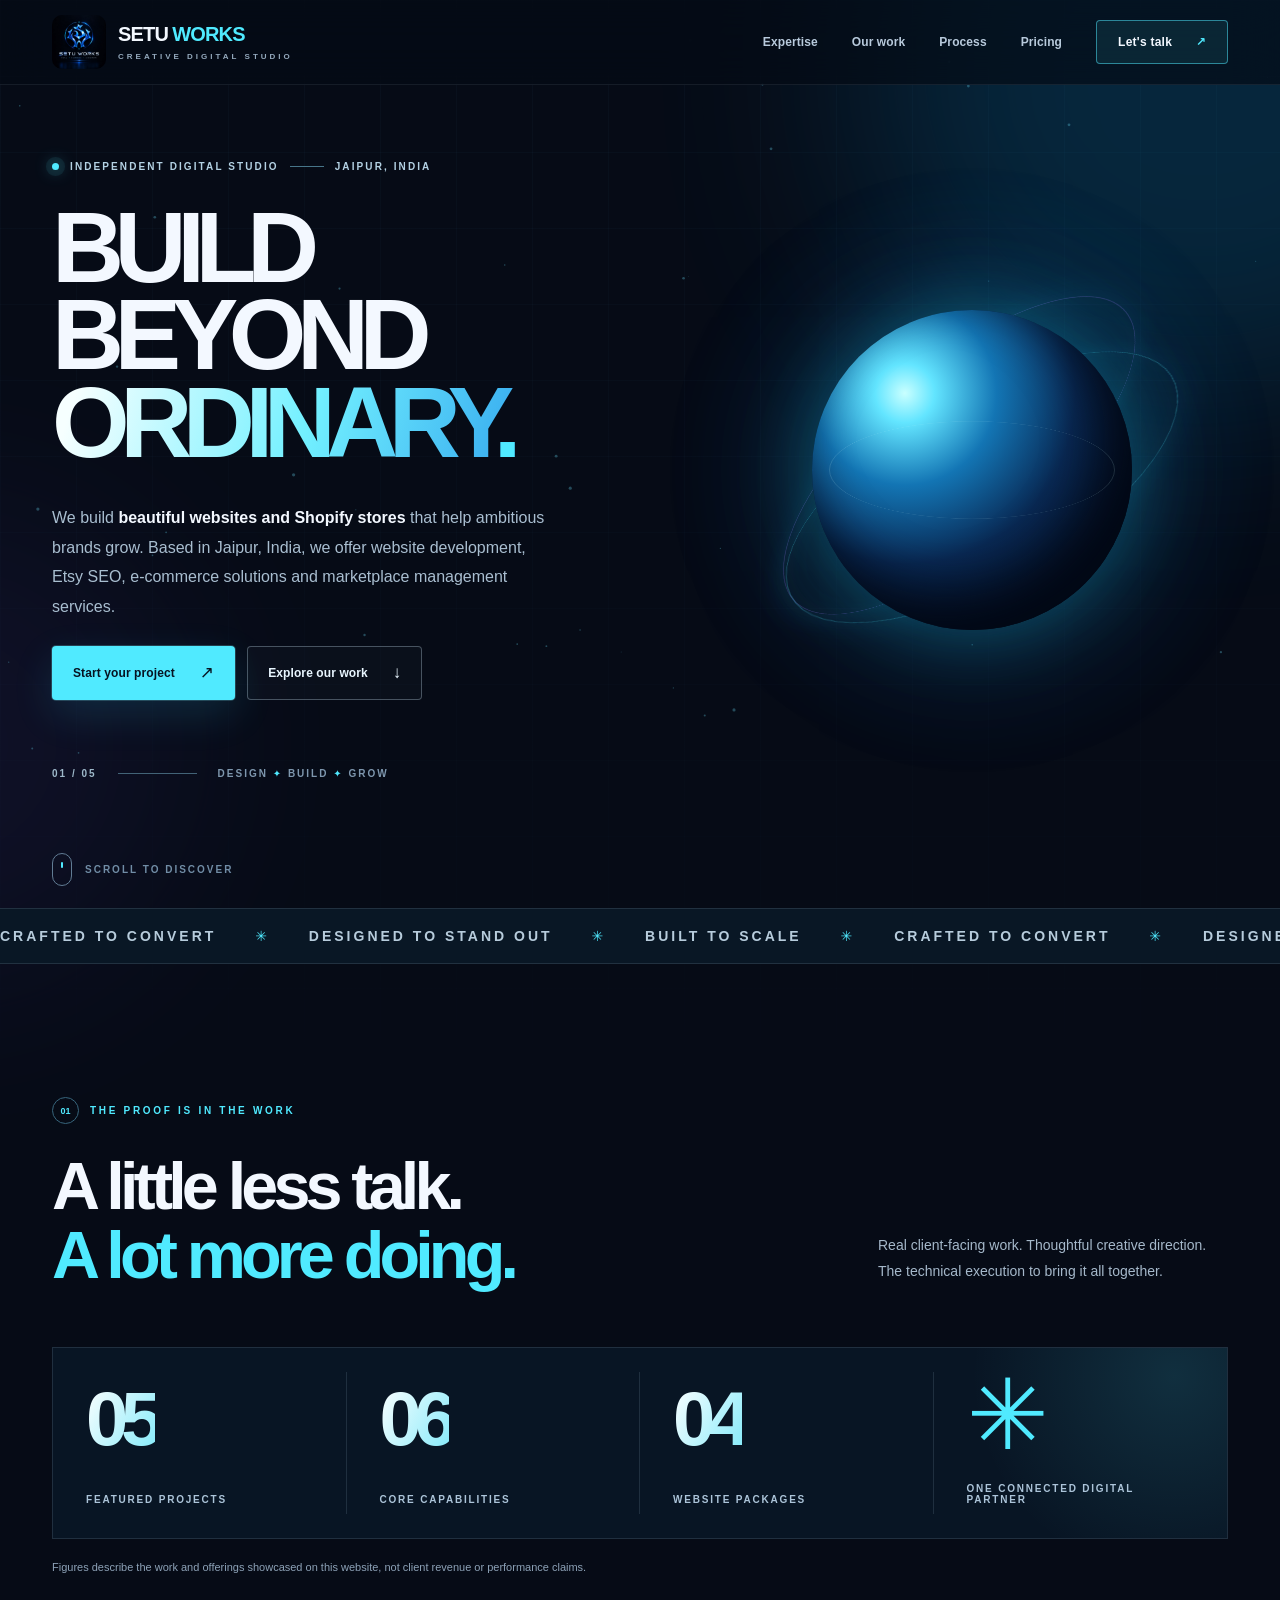
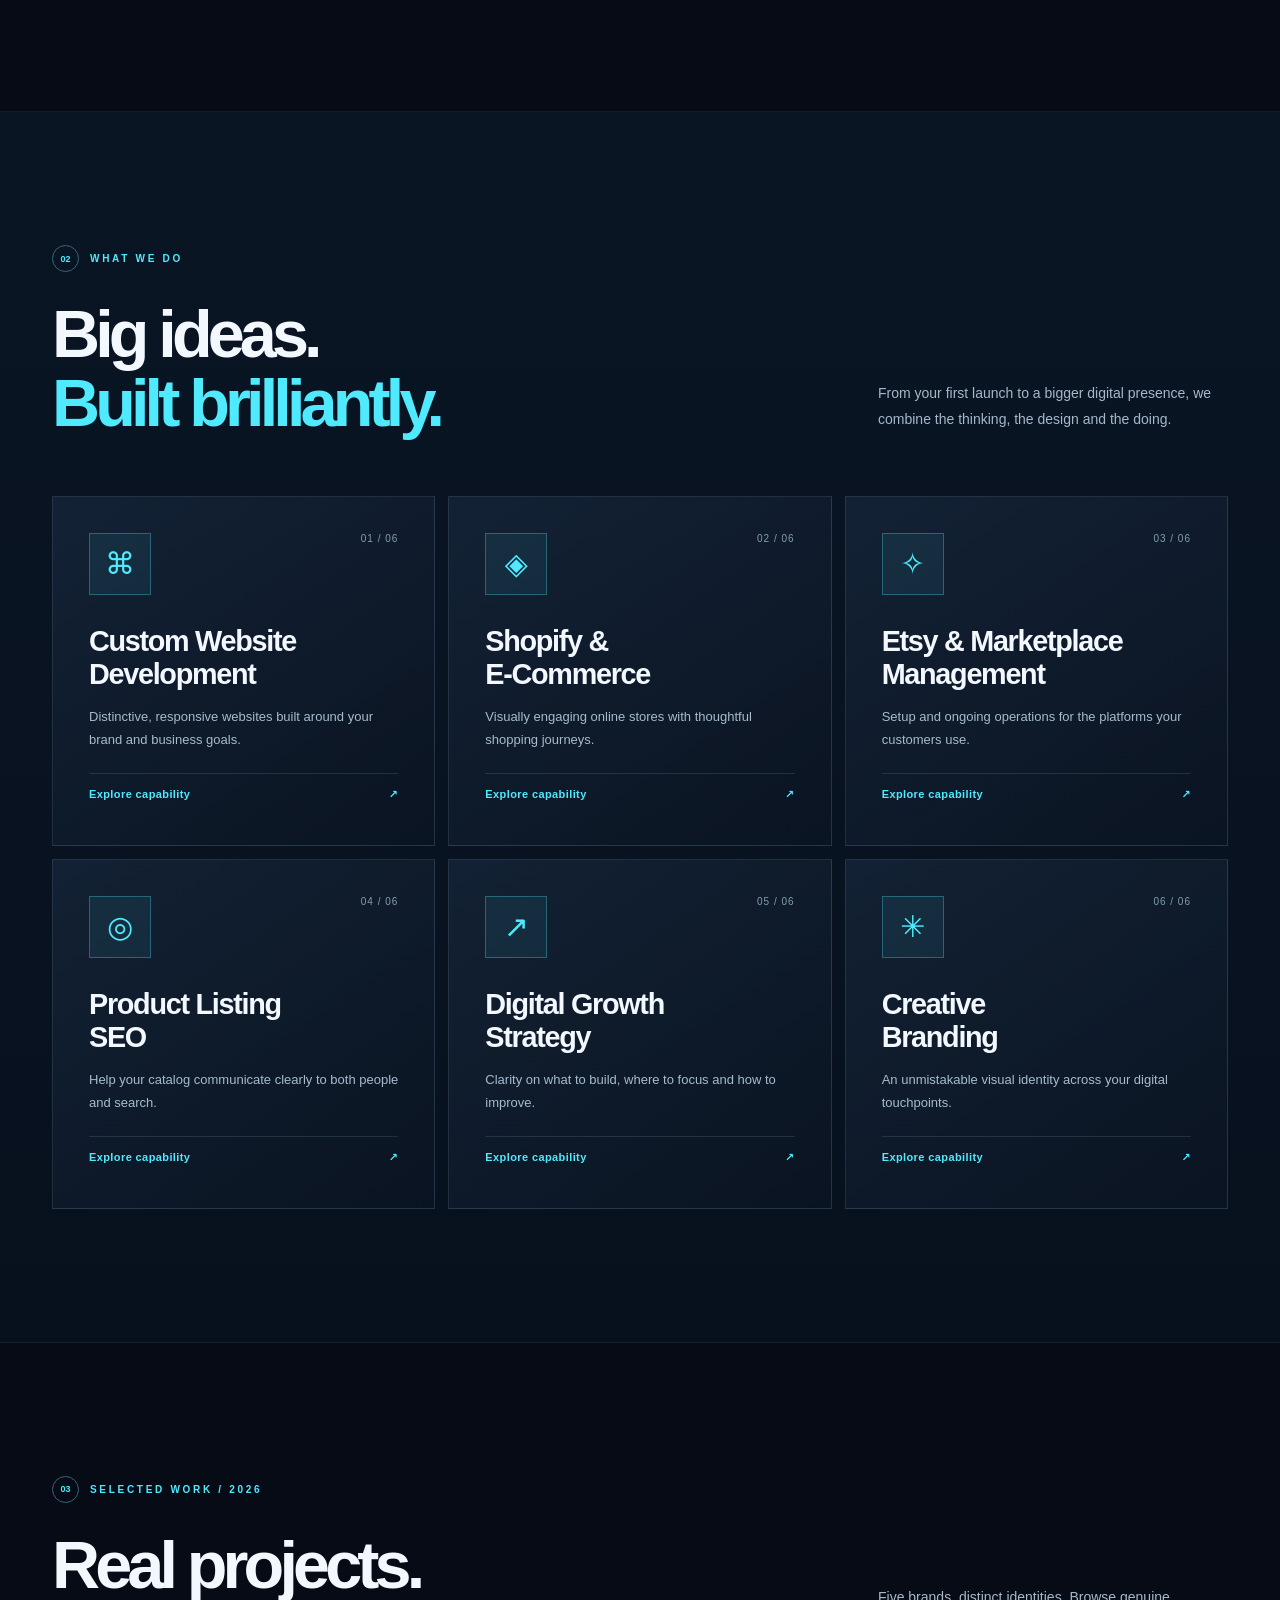
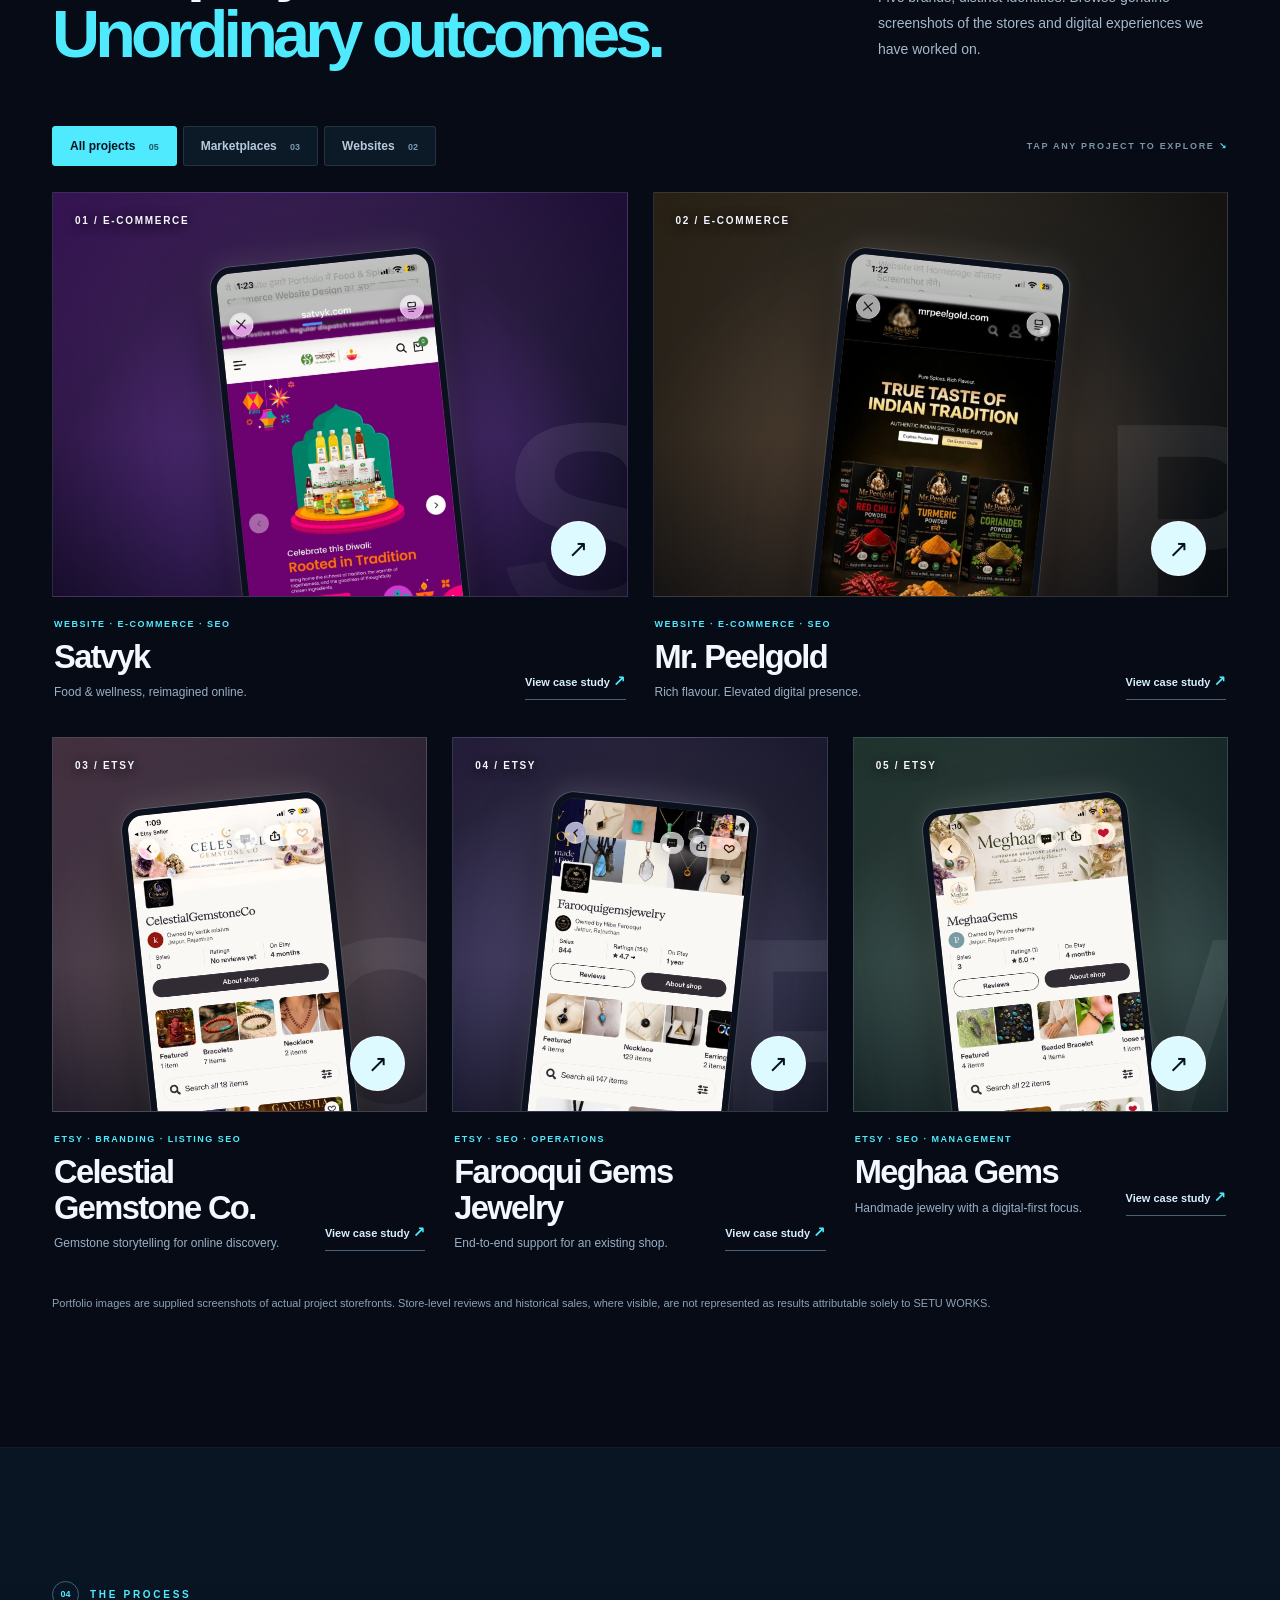
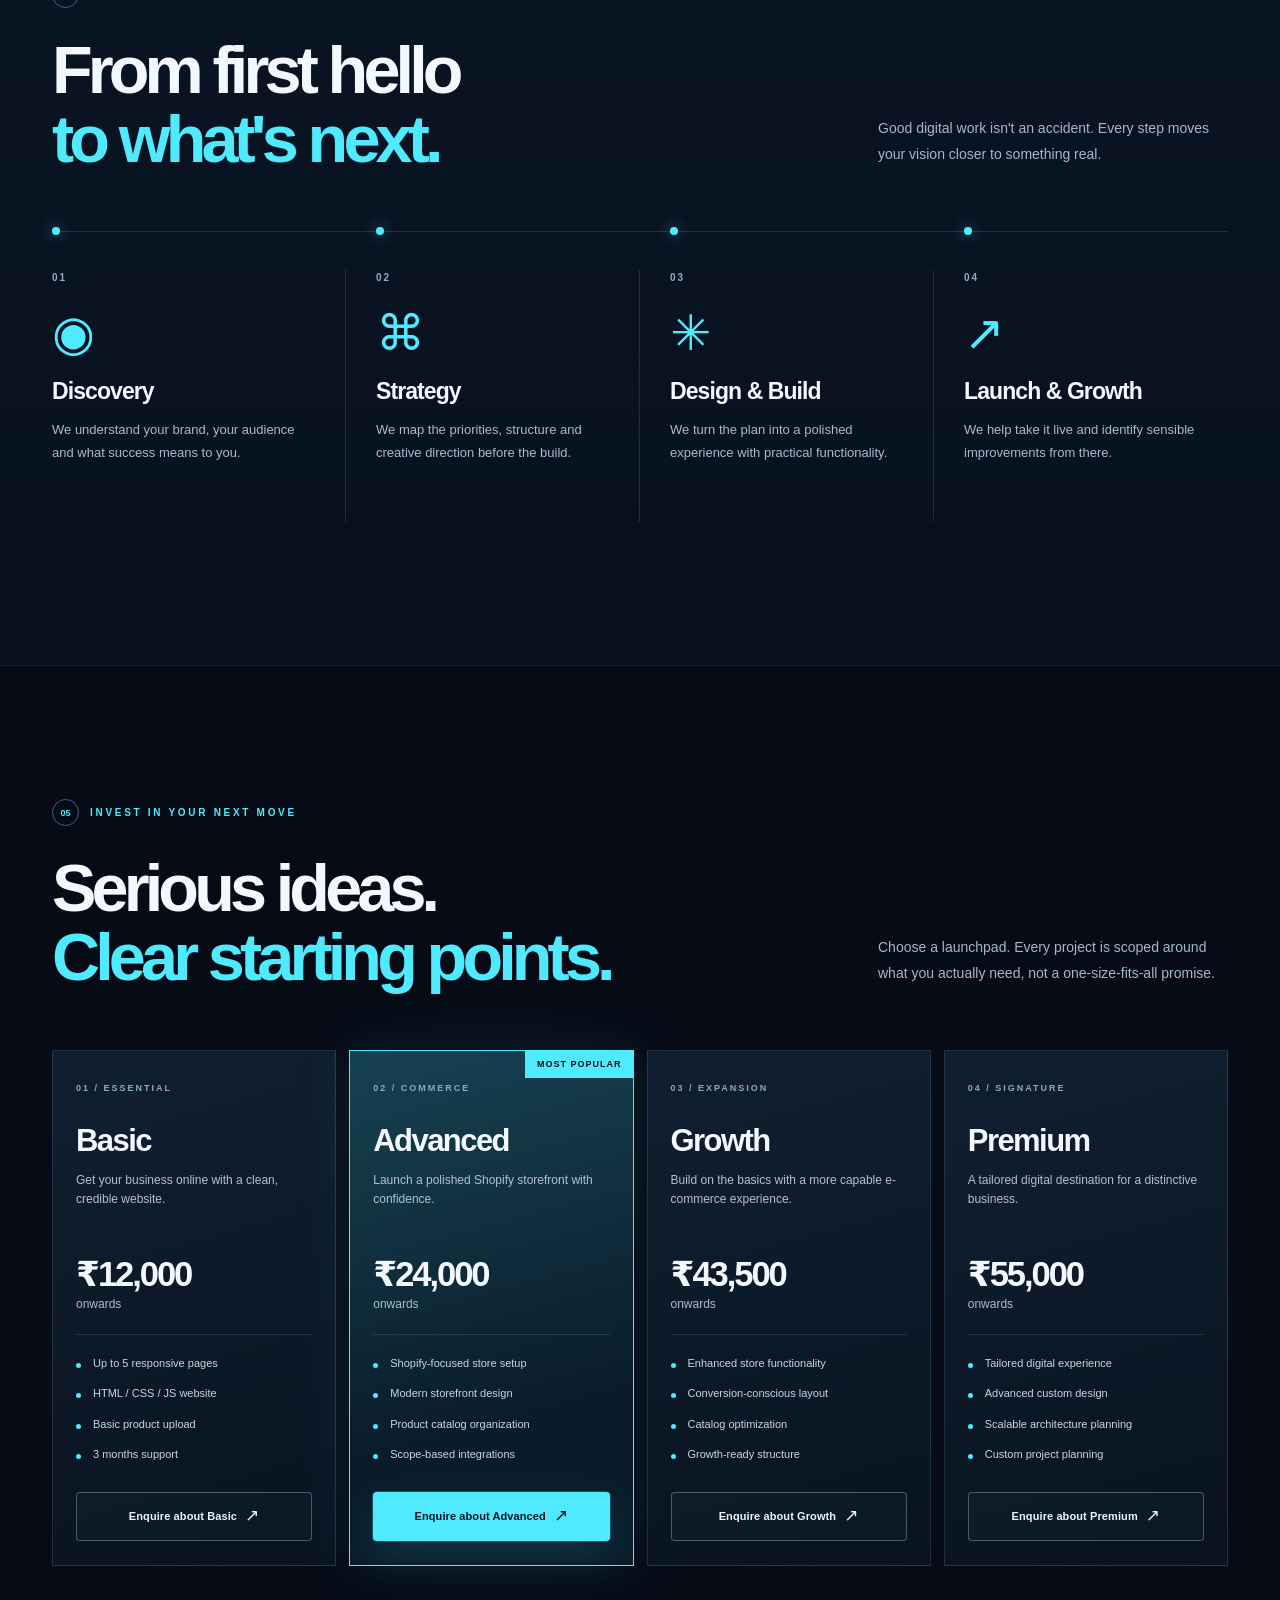
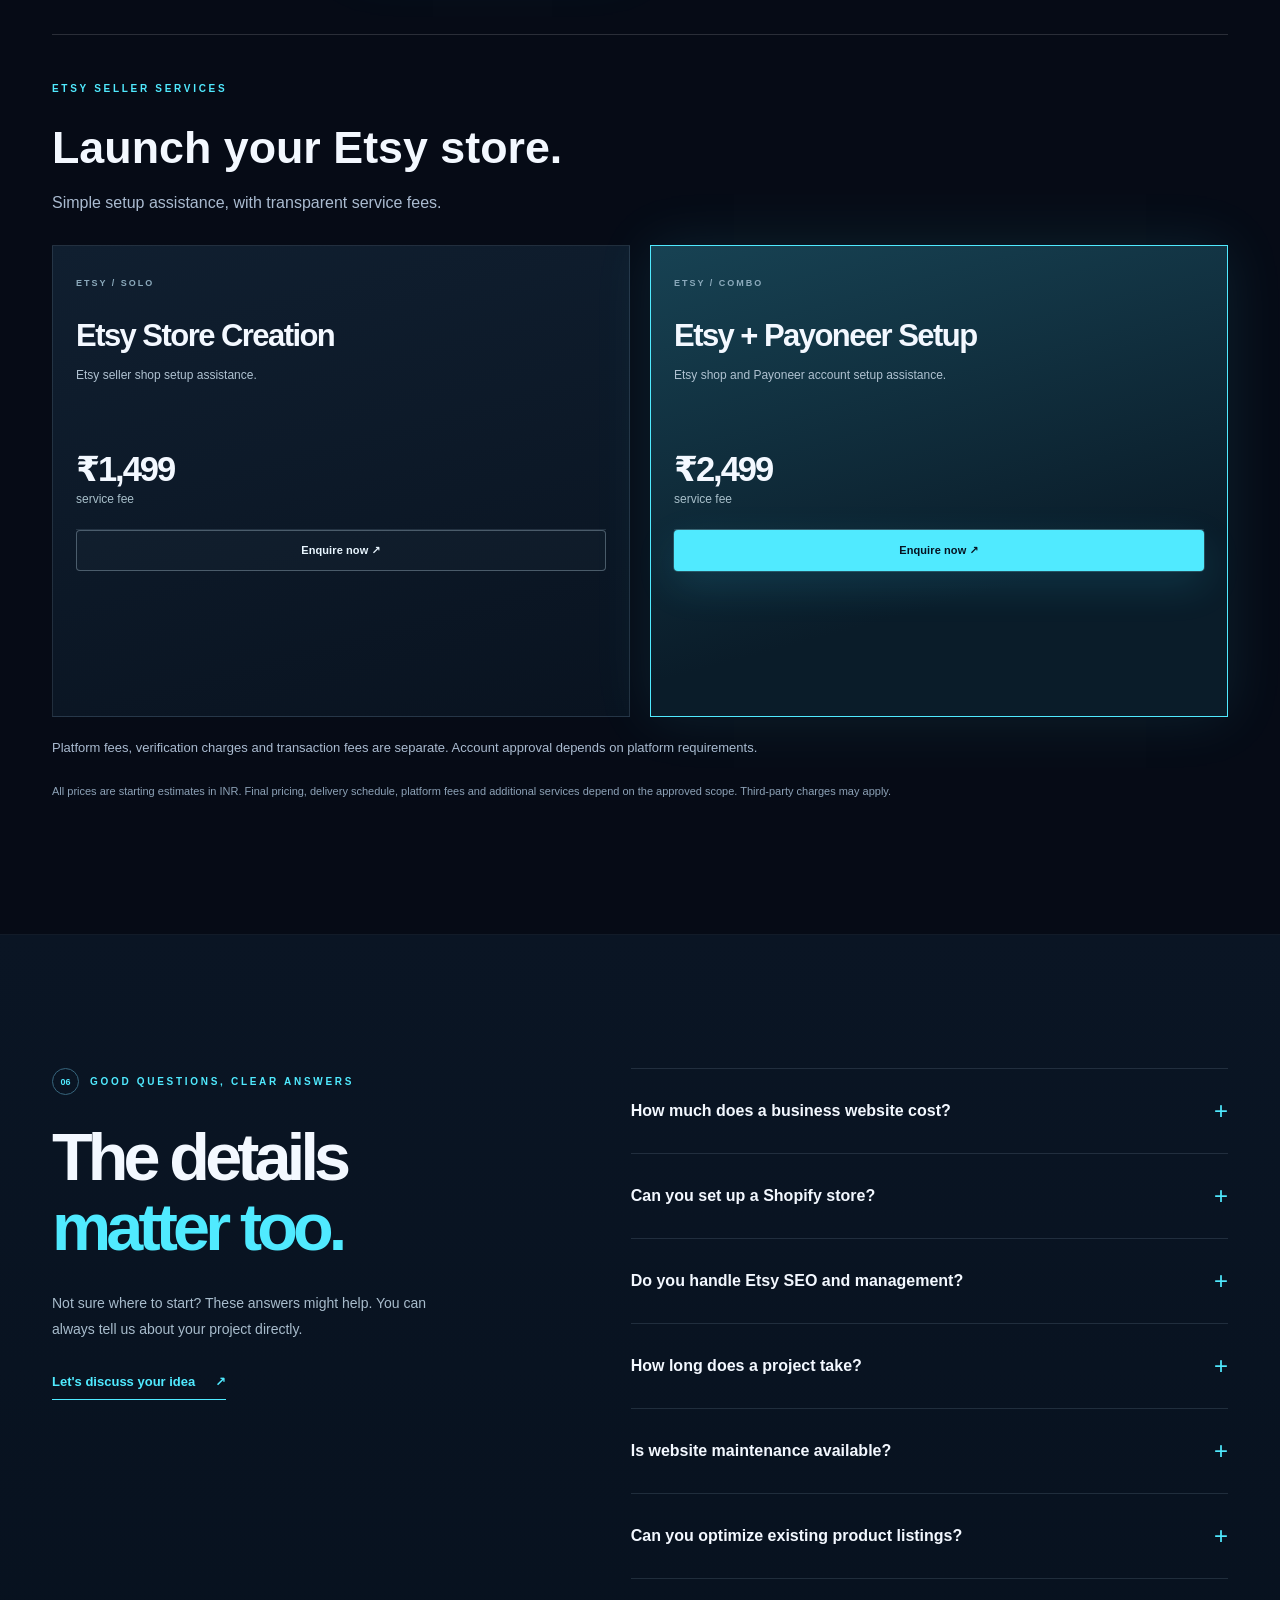
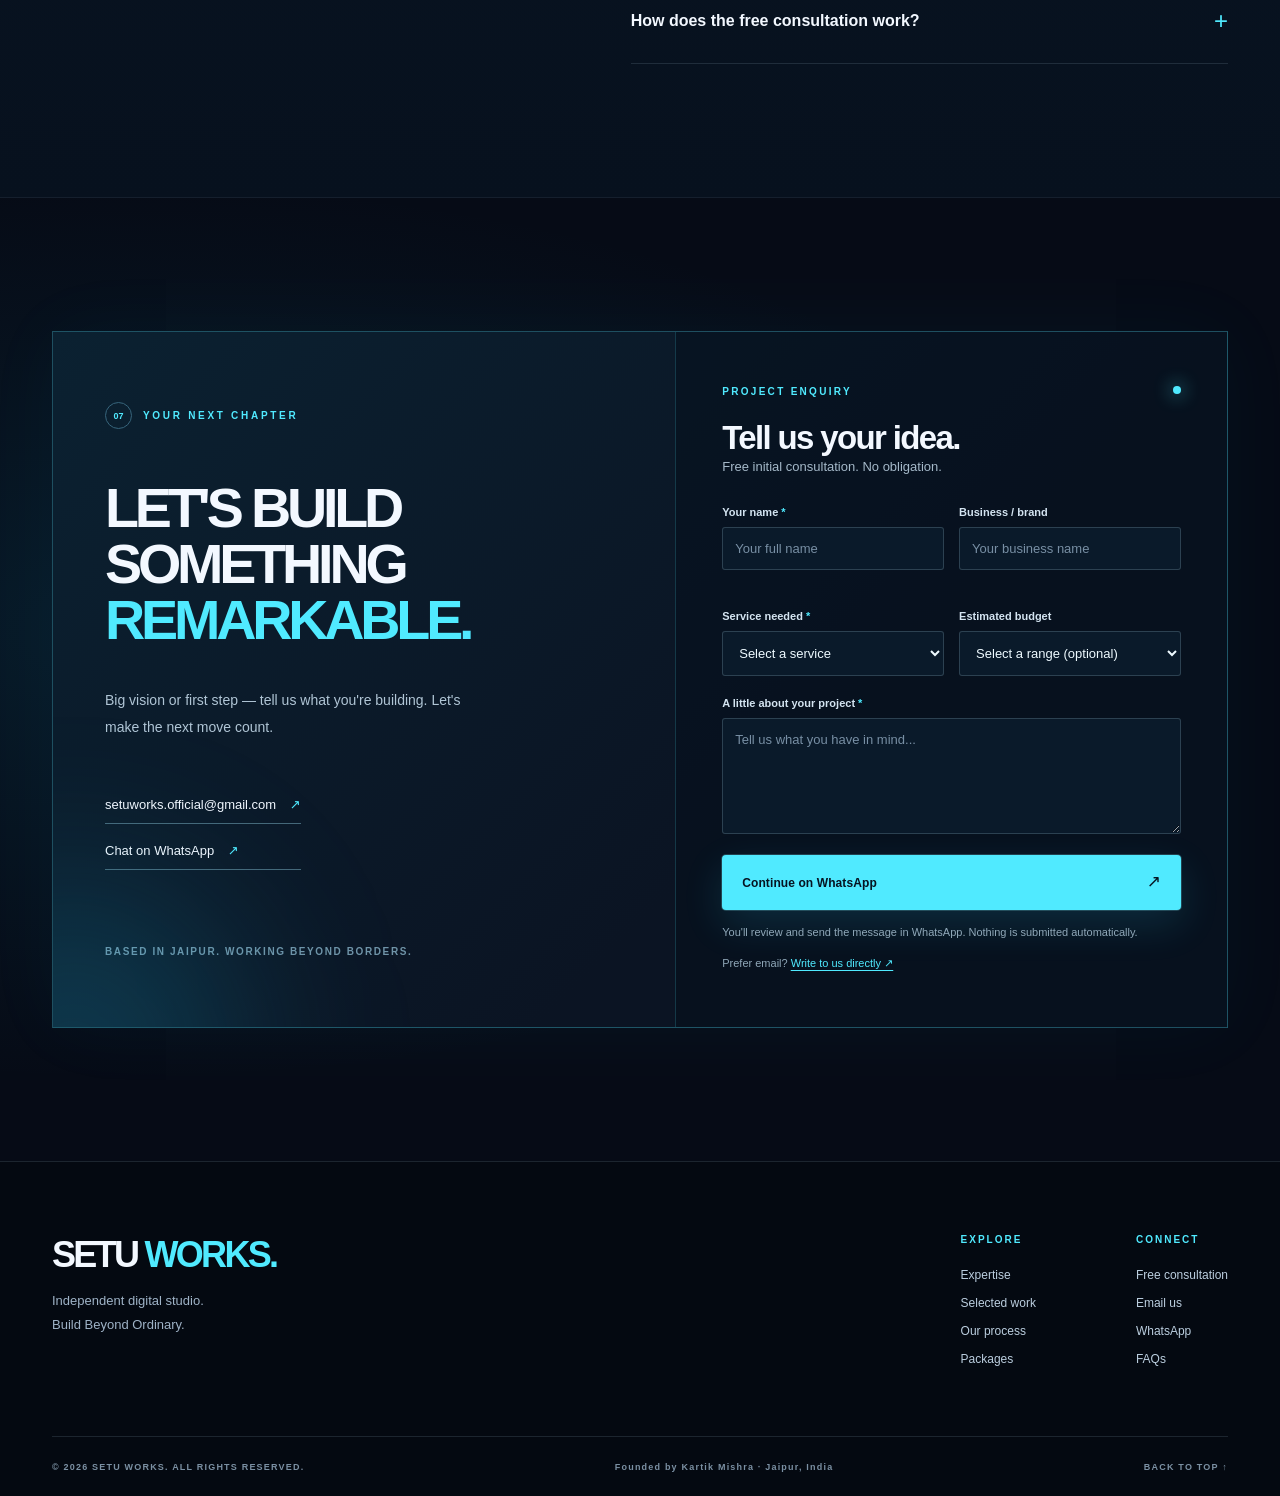
==== commit 3b28d740: "Update index.html" ====
--- a/index.html
+++ b/index.html
@@ -54,7 +54,7 @@
       <div class="hero-copy">
         <div class="eyebrow animate-in"><span class="live-dot"></span> INDEPENDENT DIGITAL STUDIO <span class="eyebrow-line"></span> JAIPUR, INDIA</div>
         <h1 id="hero-heading" class="hero-title animate-in"><span>BUILD</span><span>BEYOND</span><span class="gradient-ink">ORDINARY<span class="hero-period">.</span></span></h1>
-        <div class="hero-under animate-in"><p>We engineer <strong>beautiful digital experiences</strong> that help ambitious brands show up, stand out and move forward. Websites. Commerce. Marketplaces.</p><div class="hero-actions"><a href="#contact" class="button button-primary magnetic">Start your project <span aria-hidden="true">↗</span></a><a href="#work" class="button button-outline">Explore our work <span aria-hidden="true">↓</span></a></div></div>
+        <div class="hero-under animate-in"><p>We build <strong>beautiful websites and Shopify stores</strong> that help ambitious brands grow. Based in Jaipur, India, we offer website development, Etsy SEO, e-commerce solutions and marketplace management services.</p><div class="hero-actions"><a href="#contact" class="button button-primary magnetic">Start your project <span aria-hidden="true">↗</span></a><a href="#work" class="button button-outline">Explore our work <span aria-hidden="true">↓</span></a></div></div>
         <div class="hero-index animate-in"><span>01 / 05</span><div class="index-line"></div><span>DESIGN <span aria-hidden="true">✦</span> BUILD <span aria-hidden="true">✦</span> GROW</span></div>
       </div>
       <div class="hero-art hero-art-simple" aria-label="Elegant glowing blue sphere">
--- a/assets/css/style.css
+++ b/assets/css/style.css
@@ -0,0 +1,35 @@
+:root{--bg:#060b16;--navy:#091525;--surface:#0d1b2b;--surface-2:#0d1827;--cyan:#50eaff;--ice:#f3f8ff;--soft:#c3d1e3;--muted:#8fa5bb;--line:rgba(193,223,244,.13);--violet:#927afa;--shell:1320px}*,*::before,*::after{box-sizing:border-box}html{scroll-behavior:smooth;scroll-padding-top:90px}body{margin:0;min-width:280px;color:var(--ice);font-family:Inter,"Segoe UI",Arial,system-ui,sans-serif;background:var(--bg);-webkit-font-smoothing:antialiased;overflow-x:hidden}body:has(dialog[open]){overflow:hidden}::selection{background:var(--cyan);color:#04111d}a{color:inherit;text-decoration:none}button,input,textarea,select{font:inherit}button{cursor:pointer}button:disabled{cursor:not-allowed}img{display:block;max-width:100%}input,select,textarea{min-width:0}a:focus-visible,button:focus-visible,summary:focus-visible,input:focus-visible,textarea:focus-visible,select:focus-visible{outline:2px solid var(--cyan);outline-offset:4px}section[id]{scroll-margin-top:90px}.shell{width:min(var(--shell),calc(100% - 104px));margin-inline:auto}.skip-link{position:fixed;left:15px;top:-100px;z-index:400;background:var(--cyan);color:#04111d;padding:13px 19px;border-radius:8px}.skip-link:focus{top:15px}.progress{height:2px;position:fixed;z-index:150;top:0;left:0;width:0;background:linear-gradient(90deg,#57eaff,#9982ff);box-shadow:0 0 10px #52eafa}.site-atmosphere{position:absolute;inset:0 0 auto;min-height:1250px;overflow:hidden;pointer-events:none;z-index:-2}.grid-field{position:absolute;inset:0;opacity:.5;background-image:linear-gradient(to right,rgba(98,171,221,.07) 1px,transparent 1px),linear-gradient(to bottom,rgba(98,171,221,.07) 1px,transparent 1px);background-size:76px 76px;mask-image:linear-gradient(to bottom,#000 5%,transparent 98%)}.ambient{position:absolute;filter:blur(105px);border-radius:50%;opacity:.28}.ambient-a{width:680px;height:660px;background:#066e9f;top:-260px;right:-260px}.ambient-b{width:470px;height:470px;background:#413081;top:510px;left:-290px;opacity:.16}.particles{position:absolute;top:0;left:0;width:100%;height:880px;z-index:-1;pointer-events:none;opacity:.62}.cursor-glow{position:fixed;z-index:8;width:450px;height:450px;border-radius:50%;pointer-events:none;transform:translate(-50%,-50%);background:radial-gradient(circle,rgba(66,215,255,.065),transparent 67%);opacity:0;transition:opacity .35s}
+.site-header{position:sticky;top:0;z-index:100;background:rgba(5,11,22,.68);backdrop-filter:blur(24px);-webkit-backdrop-filter:blur(24px);border-bottom:1px solid rgba(217,237,251,.08)}.nav{display:flex;align-items:center;justify-content:space-between;height:84px;gap:24px}.wordmark{display:flex;align-items:center;gap:12px;font-size:20px;font-weight:900;letter-spacing:-.8px;line-height:1}.wordmark-accent{color:var(--cyan);margin-left:4px}.wordmark small{display:block;font-size:8px;letter-spacing:3px;margin-top:9px;color:#95aabd;font-weight:700}.mark{position:relative;width:36px;height:39px;display:block;transform:rotate(-12deg)}.mark span{position:absolute;display:block;border:2px solid var(--cyan);width:22px;height:22px;transform:rotate(45deg);box-shadow:0 0 12px rgba(80,234,255,.23)}.mark span:first-child{top:2px;left:9px}.mark span:nth-child(2){top:14px;left:2px;border-color:#947dff}.mark span:nth-child(3){top:15px;left:17px;border-color:#e9fbff;width:14px;height:14px}.nav-links{display:flex;align-items:center;gap:34px}.nav-links>a:not(.nav-cta){font-size:12px;font-weight:700;color:#b8cadc;transition:color .2s;letter-spacing:.1px}.nav-links>a:hover,.nav-links>a[aria-current="true"]{color:var(--cyan)}.nav-cta{padding:14px 21px;border:1px solid rgba(80,234,255,.5);font-size:12px;font-weight:800;letter-spacing:.25px;border-radius:4px;background:rgba(80,234,255,.09)}.nav-cta span{margin-left:20px;color:var(--cyan)}.nav-cta:hover{background:rgba(80,234,255,.18)}.menu-toggle{display:none;width:44px;height:44px;align-items:center;justify-content:center;flex-direction:column;gap:6px;background:transparent;border:1px solid var(--line);color:white;border-radius:4px}.menu-toggle span{display:block;width:22px;height:2px;background:var(--ice);transition:transform .25s}.menu-toggle[aria-expanded="true"] span:first-child{transform:translateY(4px) rotate(45deg)}.menu-toggle[aria-expanded="true"] span:last-child{transform:translateY(-4px) rotate(-45deg)}
+.hero{position:relative;display:grid;grid-template-columns:1.13fr .87fr;align-items:center;min-height:785px;padding-top:45px;padding-bottom:98px}.hero-copy{position:relative;z-index:3}.eyebrow,.kicker{color:#b3d1e3;letter-spacing:2.1px;font-size:10px;font-weight:800;display:flex;align-items:center;gap:11px}.live-dot{background:var(--cyan);width:7px;height:7px;box-shadow:0 0 0 6px rgba(80,234,255,.08),0 0 16px rgba(80,234,255,.8);border-radius:50%;animation:pulse 2.5s infinite}.eyebrow-line{width:34px;height:1px;background:#477589}.hero-title{font-size:clamp(73px,7.8vw,124px);letter-spacing:-.095em;line-height:.88;margin:32px 0 36px;font-weight:900}.hero-title>span{display:block;white-space:nowrap}.gradient-ink{background:linear-gradient(108deg,#f6ffff 4%,#72f0ff 39%,#2b9eec 77%,#9981ff 97%);color:transparent;background-clip:text;-webkit-background-clip:text}.hero-period{color:var(--cyan);-webkit-text-fill-color:var(--cyan)}.hero-under{display:flex;flex-direction:column;align-items:flex-start;gap:24px;max-width:550px}.hero-under p{font-size:16px;line-height:1.85;color:#a9bed0;max-width:500px;margin:0}.hero-under strong{color:var(--ice);font-weight:650}.hero-actions{display:flex;flex-wrap:wrap;gap:12px}.button{display:inline-flex;justify-content:center;align-items:center;gap:25px;padding:15px 20px;border-radius:4px;font-size:12px;font-weight:800;letter-spacing:.1px;line-height:1.35;border:1px solid transparent;transition:transform .25s,background .25s,box-shadow .25s}.button span{font-size:17px;font-weight:500}.button-primary{background:var(--cyan);color:#061321;box-shadow:0 0 0 1px rgba(136,245,255,.2),0 14px 40px rgba(53,215,255,.14)}.button-primary:hover{background:#b1f7ff;transform:translateY(-3px);box-shadow:0 18px 48px rgba(53,215,255,.26)}.button-outline{border:1px solid rgba(212,238,255,.3);background:rgba(200,231,255,.025);color:#e9f6ff}.button-outline:hover{border-color:var(--cyan);background:rgba(80,234,255,.1);transform:translateY(-3px)}.hero-index{margin-top:68px;display:flex;align-items:center;gap:21px;color:#9eb9ca;font-size:10px;font-weight:800;letter-spacing:2px}.hero-index .index-line{width:79px;height:1px;background:#426377}.hero-index span:last-child{color:#7e97ae}.hero-index span:last-child span{color:var(--cyan)}.scroll-cue{position:absolute;bottom:22px;left:0;display:inline-flex;align-items:center;gap:13px;color:#718da6;font-size:10px;letter-spacing:2px;font-weight:700}.scroll-indicator{display:block;width:20px;height:33px;border:1px solid #617c94;border-radius:15px;position:relative}.scroll-indicator:after{content:"";position:absolute;top:8px;left:8px;width:2px;height:6px;background:var(--cyan);border-radius:3px;animation:scrolldot 2s infinite}
+.hero-art{height:680px;position:relative;isolation:isolate}.art-stage{width:100%;height:100%;position:relative;display:grid;place-items:center;perspective:900px}.art-halo{position:absolute;width:590px;height:590px;max-width:120%;border-radius:50%;background:radial-gradient(circle,rgba(29,164,229,.14) 6%,rgba(13,76,139,.08) 45%,transparent 71%);filter:blur(14px)}.art-ring{position:absolute;width:430px;height:430px;border:1px solid rgba(80,234,255,.28);border-radius:50%;box-shadow:0 0 36px rgba(31,166,238,.09),inset 0 0 38px rgba(80,234,255,.035)}.art-ring-one{transform:rotate(-30deg) rotateX(66deg);animation:orbitA 18s linear infinite}.art-ring-two{transform:rotate(49deg) rotateY(67deg);border-color:rgba(146,122,250,.22);animation:orbitB 22s linear infinite}.art-orb{position:relative;width:320px;height:320px;border-radius:50%;background:radial-gradient(circle at 28% 24%,#e8ffff 0,#9ef7ff 4%,#4bb6ea 13%,#156aa1 28%,#0c315e 47%,#07152e 66%,#030913 90%);box-shadow:inset -30px -40px 60px #010815,0 0 55px rgba(50,211,255,.35),0 0 150px rgba(26,129,245,.18),0 0 0 1px rgba(159,240,255,.2);display:grid;place-items:center;animation:floatOrb 7s ease-in-out infinite}.art-orb:after{content:"";position:absolute;inset:17px;border:1px solid rgba(210,252,255,.14);border-radius:50%;transform:rotateX(70deg)}.orb-core{text-align:center;display:flex;flex-direction:column;gap:10px;filter:drop-shadow(0 0 18px rgba(100,236,255,.6))}.orb-symbol{font-size:56px;font-weight:900;letter-spacing:-8px;color:#e7feff}.orb-symbol span{font-weight:300;color:var(--cyan);font-size:24px}.orb-core small{font-size:7px;letter-spacing:2px;color:#d4faff}.floating-panel{position:absolute;z-index:3;width:146px;padding:8px 8px 10px;border:1px solid rgba(183,240,255,.42);background:linear-gradient(155deg,rgba(24,43,69,.97),rgba(7,14,25,.93));border-radius:10px;box-shadow:0 26px 65px #010612aa,0 0 33px rgba(58,214,255,.09);backdrop-filter:blur(15px)}.floating-panel img{width:100%;height:195px;object-fit:cover;object-position:top;border-radius:4px;border:1px solid rgba(255,255,255,.1)}.panel-label{display:block;font-size:7px;letter-spacing:1.3px;color:#9fc7de;margin:3px 0 8px}.panel-bottom{display:flex;justify-content:space-between;font-size:8px;font-weight:800;margin-top:10px;color:var(--ice);letter-spacing:1px}.panel-bottom span{color:var(--cyan)}.panel-left{top:95px;left:0;transform:rotate(-11deg);animation:floatA 7s ease-in-out infinite}.panel-right{right:-7px;bottom:90px;transform:rotate(9deg);animation:floatB 8s ease-in-out infinite}.art-coord{position:absolute;color:#6a93a6;letter-spacing:2px;font-size:8px;font-weight:700}.art-coord-top{right:25px;top:40px}.art-coord-bottom{left:50px;bottom:45px}
+.marquee{overflow:hidden;border-top:1px solid var(--line);border-bottom:1px solid var(--line);background:#091725;padding:19px 0}.marquee-track{display:flex;width:max-content;animation:marquee 46s linear infinite}.marquee-track>span{white-space:nowrap;font-size:14px;font-weight:900;color:#b7ccdc;letter-spacing:3px;padding-right:26px}.marquee b{color:var(--cyan);margin:0 32px}.section{padding:133px 0}.section-dark{background:linear-gradient(180deg,#0a1524,#07111e);border-top:1px solid rgba(255,255,255,.045);border-bottom:1px solid rgba(255,255,255,.045)}.section-top{display:flex;justify-content:space-between;align-items:end;gap:44px;margin-bottom:57px}.kicker{color:var(--cyan);font-size:10px;letter-spacing:2.7px;margin:0 0 28px}.kicker-num{display:grid;place-items:center;border:1px solid #37657c;border-radius:100px;width:27px;height:27px;letter-spacing:0;font-size:9px}.section-title{font-size:clamp(45px,5.2vw,78px);font-weight:860;letter-spacing:-.073em;line-height:1.04;margin:0}.section-title em{font-style:normal;color:var(--cyan)}.section-aside{max-width:350px;color:#a5b8ca;line-height:1.85;font-size:14px;margin:0 0 6px}.stats{display:grid;grid-template-columns:repeat(4,1fr);background:rgba(9,25,41,.75);border:1px solid var(--line)}.stat{min-height:190px;padding:33px;display:flex;flex-direction:column;align-items:flex-start;justify-content:space-between;position:relative}.stat:not(:last-child):after{content:"";width:1px;position:absolute;top:24px;bottom:24px;right:0;background:var(--line)}.stat-number{font-size:76px;font-weight:800;line-height:1;letter-spacing:-.1em;background:linear-gradient(120deg,#fff,#83eafa);color:transparent;background-clip:text;-webkit-background-clip:text}.stat-label{color:#acc4d9;font-weight:800;font-size:10px;letter-spacing:1.8px}.stat-asterisk{color:var(--cyan);font-size:98px;font-weight:400;line-height:.7}.stat-statement{background:radial-gradient(circle at 82% 15%,rgba(80,234,255,.12),transparent 70%)}.proof-note,.work-disclaimer,.pricing-note{margin:19px 0 0;color:#8da2b7;font-size:11px;line-height:1.8}.services-grid{display:grid;grid-template-columns:repeat(3,1fr);gap:13px}.service-card{padding:36px;min-height:350px;border:1px solid var(--line);background:linear-gradient(145deg,rgba(24,42,63,.63),rgba(11,20,34,.75));position:relative;overflow:hidden;transition:transform .25s,border-color .25s,background .25s}.service-card:before{content:"";position:absolute;top:0;left:0;right:0;height:2px;background:linear-gradient(90deg,transparent,var(--cyan),transparent);transform:scaleX(0);transition:transform .4s}.service-card:hover,.service-card:focus-within{border-color:rgba(80,234,255,.45);background:linear-gradient(145deg,rgba(23,59,78,.7),rgba(11,20,34,.9));transform:translateY(-4px)}.service-card:hover:before,.service-card:focus-within:before{transform:scaleX(1)}.service-top{display:flex;justify-content:space-between;align-items:start}.service-icon{display:grid;place-items:center;width:62px;height:62px;border:1px solid rgba(80,234,255,.3);color:var(--cyan);font-size:30px;background:rgba(80,234,255,.065)}.service-id{font-size:10px;color:#829db3;letter-spacing:1px}.service-card h3{font-size:clamp(24px,2.25vw,31px);line-height:1.15;letter-spacing:-.045em;margin:30px 0 14px}.service-card>p{font-size:13px;line-height:1.8;color:#a7bbcf;max-width:310px}.service-card details{margin-top:21px;border-top:1px solid var(--line);padding-top:14px}.service-card summary{display:flex;align-items:center;justify-content:space-between;list-style:none;font-size:11px;color:var(--cyan);font-weight:750;letter-spacing:.4px;cursor:pointer}.service-card summary::-webkit-details-marker{display:none}.service-card details[open] summary span{transform:rotate(45deg)}.service-card details p{font-size:12px;line-height:1.8;color:#bacbdb}.service-card details>a{font-size:12px;color:var(--cyan);font-weight:700;text-decoration:underline;text-underline-offset:5px;display:inline-block;margin-top:4px}
+.work-section{background:#060b16}.work-toolbar{display:flex;justify-content:space-between;align-items:center;gap:20px;margin-bottom:26px}.filter-bar{display:flex;flex-wrap:wrap;gap:6px}.filter-btn{color:#b7cadc;font-size:12px;font-weight:750;border:1px solid var(--line);background:#0c1927;padding:12px 17px;border-radius:3px;transition:background .2s,color .2s}.filter-btn span{font-size:9px;margin-left:10px;color:#769cb0}.filter-btn.active,.filter-btn:hover{background:var(--cyan);color:#061321;border-color:var(--cyan)}.filter-btn.active span,.filter-btn:hover span{color:#22556d}.work-toolbar-note{font-size:9px;letter-spacing:1.7px;color:#7894a7;font-weight:700}.work-toolbar-note span{color:var(--cyan)}.work-grid{display:grid;grid-template-columns:repeat(6,minmax(0,1fr));gap:25px;align-items:start}.work-card{grid-column:span 2;min-width:0}.work-card-feature{grid-column:span 3}.work-card[hidden]{display:none!important}.work-media{height:405px;position:relative;overflow:hidden;display:flex;justify-content:center;align-items:flex-end;background:#101f30;border:1px solid rgba(205,232,249,.13);isolation:isolate}.work-card:not(.work-card-feature) .work-media{height:375px}.work-media:before{content:"";position:absolute;inset:-25%;background:radial-gradient(circle at 50% 55%,rgba(255,255,255,.12),transparent 65%);transition:transform .6s}.work-media:after{content:"";position:absolute;inset:0;background:linear-gradient(0deg,rgba(1,5,13,.4),transparent 40%);pointer-events:none}.work-media-satvyk{background:radial-gradient(circle at 50% 85%,#792cc9aa,transparent 65%),linear-gradient(135deg,#361452,#120d28 85%)}.work-media-peel{background:radial-gradient(circle at 45% 83%,#8c603c88,transparent 65%),linear-gradient(135deg,#292115,#090c10 90%)}.work-media-celestial{background:radial-gradient(circle at 55% 75%,#aa858080,transparent 72%),linear-gradient(135deg,#44303f,#181a2c)}.work-media-farooqui{background:radial-gradient(circle at 45% 75%,#9280e080,transparent 72%),linear-gradient(135deg,#241d3a,#111621)}.work-media-meghaa{background:radial-gradient(circle at 55% 80%,#80b5a47b,transparent 73%),linear-gradient(135deg,#20332d,#111d24)}.work-media-no{position:absolute;top:22px;left:22px;color:#f7f6ff;font-size:10px;letter-spacing:1.7px;font-weight:750;z-index:4;text-shadow:0 2px 12px #000}.mock-phone{position:relative;z-index:2;width:205px;height:350px;max-height:90%;border:6px solid #0a101c;border-radius:21px 21px 0 0;overflow:hidden;box-shadow:0 -8px 22px rgba(255,255,255,.08),0 30px 62px #000a,0 0 0 1px #8caabd52;transform:translateY(24px) rotate(-6deg);transition:transform .7s cubic-bezier(.2,.7,.2,1)}.work-card-feature .mock-phone{width:225px;height:375px}.mock-phone img{width:100%;height:100%;object-fit:cover;object-position:top}.work-card:hover .mock-phone,.work-card:focus-within .mock-phone{transform:translateY(6px) rotate(0) scale(1.035)}.work-card:nth-child(even) .mock-phone{transform:translateY(24px) rotate(6deg)}.work-card:nth-child(even):hover .mock-phone,.work-card:nth-child(even):focus-within .mock-phone{transform:translateY(6px) rotate(0) scale(1.035)}.work-watermark{position:absolute;font-size:280px;line-height:1;font-weight:900;opacity:.07;bottom:-65px;right:-25px;letter-spacing:-.12em;pointer-events:none}.project-open{position:absolute;bottom:20px;right:21px;z-index:5;width:55px;height:55px;border:1px solid rgba(255,255,255,.6);border-radius:50%;display:grid;place-items:center;color:#05111c;background:#dcfaff;font-size:24px;transition:transform .25s,background .25s}.project-open:hover{transform:rotate(45deg);background:var(--cyan)}.work-meta{padding:22px 2px 12px;display:flex;align-items:end;justify-content:space-between;gap:16px}.work-meta p{color:var(--cyan);font-size:9px;font-weight:800;letter-spacing:1.5px;margin:0 0 10px}.work-meta h3{font-size:clamp(23px,2.55vw,34px);line-height:1.08;letter-spacing:-.05em;margin:0 0 8px}.work-meta span{font-size:12px;color:#99b0c6}.text-cta{background:transparent;border:0;border-bottom:1px solid #496275;color:#d8efff;padding:9px 0;white-space:nowrap;font-size:11px;font-weight:750}.text-cta:hover{color:var(--cyan);border-color:var(--cyan)}.text-cta span{color:var(--cyan);font-size:15px}.work-disclaimer{margin-top:31px}.process-list{margin:0;padding:0;list-style:none;display:grid;grid-template-columns:repeat(4,1fr);gap:0;border-top:1px solid var(--line)}.process-step{padding:35px 32px 32px 0;position:relative;min-height:300px}.process-step:not(:first-child){padding-left:30px}.process-step:not(:last-child):after{content:"";position:absolute;right:0;top:38px;bottom:10px;width:1px;background:var(--line)}.process-step:before{content:"";position:absolute;left:0;top:-5px;width:8px;height:8px;border-radius:50%;background:var(--cyan);box-shadow:0 0 14px #50eaff88}.process-step:not(:first-child):before{left:30px}.process-number{font-size:10px;letter-spacing:2px;font-weight:800;color:#96acc1}.process-glyph{display:block;font-size:49px;color:var(--cyan);margin:24px 0 20px;line-height:1}.process-step h3{font-size:23px;letter-spacing:-.04em;margin:0 0 13px}.process-step p{color:#a7bbce;font-size:13px;line-height:1.8;margin:0}
+.pricing-grid{display:grid;grid-template-columns:repeat(4,minmax(0,1fr));gap:13px}.price-card{padding:32px 23px 24px;background:linear-gradient(165deg,#101f30,#091320);border:1px solid var(--line);position:relative;display:flex;flex-direction:column;min-height:472px;transition:transform .25s,border-color .25s}.price-card:hover{transform:translateY(-5px);border-color:rgba(80,234,255,.5)}.price-highlight{background:linear-gradient(165deg,#174253,#0a1c29 70%);border-color:var(--cyan);box-shadow:0 0 55px rgba(80,234,255,.1)}.price-tag{position:absolute;right:-1px;top:-1px;background:var(--cyan);color:#03111e;font-weight:900;letter-spacing:1px;font-size:9px;padding:9px 12px}.price-top{font-size:9px;letter-spacing:2px;color:#8caabc;font-weight:800;margin-bottom:30px}.price-card h3{font-size:31px;letter-spacing:-.05em;margin:0 0 12px}.price-desc{min-height:60px;font-size:12px;line-height:1.6;color:#b0c2d1;margin:0}.price-value{display:flex;flex-direction:column;gap:3px;margin:23px 0}.price-value>span{font-size:clamp(30px,2.7vw,39px);letter-spacing:-.06em;font-weight:850;white-space:nowrap}.price-value small{font-size:12px;color:#a8bfca}.price-rule{height:1px;background:var(--line)}.price-card ul{padding:0;margin:20px 0 28px;list-style:none;display:grid;gap:13px;flex:1}.price-card li{position:relative;padding-left:17px;font-size:11px;color:#c6d7e4;line-height:1.6}.price-card li:before{content:"";width:5px;height:5px;position:absolute;top:8px;left:0;border-radius:50%;background:var(--cyan)}.price-button{font-size:11px;padding:12px 10px;gap:8px;width:100%}.pricing-note{margin-top:22px}.faq-layout{display:grid;grid-template-columns:.9fr 1.1fr;gap:90px}.faq-intro>p:not(.kicker){max-width:380px;color:#a8bccc;font-size:14px;line-height:1.85;margin:29px 0}.underlined-link{display:inline-flex;gap:20px;border-bottom:1px solid var(--cyan);padding-bottom:10px;color:var(--cyan);font-size:13px;font-weight:800}.faq-items details{border-bottom:1px solid var(--line)}.faq-items details:first-child{border-top:1px solid var(--line)}.faq-items summary{list-style:none;display:flex;justify-content:space-between;align-items:center;gap:20px;padding:24px 0;font-size:16px;font-weight:700;line-height:1.5;cursor:pointer}.faq-items summary::-webkit-details-marker{display:none}.faq-items summary span{font-size:24px;color:var(--cyan);font-weight:300;transition:transform .2s}.faq-items details[open] summary span{transform:rotate(45deg)}.faq-items details p{font-size:13px;line-height:1.9;color:#9eb4c6;padding:0 32px 24px 0;margin:0}
+.contact-section{background:radial-gradient(ellipse at 10% 45%,rgba(18,115,147,.16),transparent 60%),#060b16}.contact-board{display:grid;grid-template-columns:1.06fr .94fr;min-height:680px;border:1px solid rgba(80,234,255,.28);box-shadow:0 0 75px rgba(52,192,236,.045);background:linear-gradient(135deg,#0b2131,#0b1423 63%);overflow:hidden}.contact-copy{padding:70px 52px;position:relative;display:flex;flex-direction:column;align-items:flex-start}.contact-copy:after{content:"";position:absolute;width:340px;height:340px;bottom:-195px;left:-150px;background:#19bade33;filter:blur(85px);border-radius:50%;pointer-events:none}.contact-copy h2{font-size:clamp(42px,4.35vw,69px);line-height:1;letter-spacing:-.075em;margin:24px 0 25px;font-weight:900}.contact-copy h2 span{color:var(--ice)}.contact-copy h2 em{font-style:normal;color:var(--cyan)}.contact-copy>p:not(.kicker){max-width:370px;color:#b0c5d5;line-height:1.9;font-size:14px}.contact-direct{display:flex;flex-direction:column;gap:19px;margin-top:42px}.contact-direct a{font-size:13px;color:var(--ice);border-bottom:1px solid #456879;padding-bottom:11px}.contact-direct a span{color:var(--cyan);margin-left:10px}.contact-direct a:hover{color:var(--cyan)}.contact-location{margin-top:auto;padding-top:55px;font-size:10px;font-weight:750;letter-spacing:1.6px;color:#7094a8}.contact-form-wrap{border-left:1px solid rgba(80,234,255,.18);padding:54px 46px;background:rgba(4,13,24,.42)}.form-header{display:flex;justify-content:space-between;font-size:10px;letter-spacing:2.3px;color:var(--cyan);font-weight:800}.form-status-dot{background:var(--cyan);width:8px;height:8px;border-radius:50%;box-shadow:0 0 18px var(--cyan)}.contact-form-wrap h3{font-size:33px;letter-spacing:-.05em;margin:22px 0 2px}.contact-form-wrap>p{color:#a5b9c9;font-size:13px;margin:0 0 32px}.form-grid{display:grid;grid-template-columns:repeat(2,1fr);gap:19px 15px}.form-field{display:flex;flex-direction:column;gap:9px;margin-bottom:21px}.form-field label{font-size:11px;font-weight:750;color:#d4e4f1}.form-field label span{color:var(--cyan)}.form-field input,.form-field select,.form-field textarea{border:1px solid rgba(182,219,235,.2);background:#0a1a2a;color:#eefaff;border-radius:3px;padding:13px 12px;outline:none;font-size:13px;width:100%;transition:border-color .2s,box-shadow .2s}.form-field input::placeholder,.form-field textarea::placeholder{color:#788fa4}.form-field input:focus,.form-field select:focus,.form-field textarea:focus{border-color:var(--cyan);box-shadow:0 0 0 2px rgba(80,234,255,.1)}.form-field input[aria-invalid="true"],.form-field select[aria-invalid="true"],.form-field textarea[aria-invalid="true"]{border-color:#ff9b9b}.form-field textarea{resize:vertical;min-height:116px}.submit-button{border:0;width:100%;justify-content:space-between;padding:16px 20px}.form-feedback,.form-fallback{font-size:11px;line-height:1.65;color:#90a8b9;margin:13px 0 0}.form-feedback.error{color:#ffa7a7}.form-feedback.success{color:#9ff6d7}.form-fallback a{color:var(--cyan);text-decoration:underline;text-underline-offset:3px}.footer{padding:72px 0 24px;border-top:1px solid var(--line);background:#040911}.footer-main{display:flex;justify-content:space-between;gap:60px;padding-bottom:70px}.footer-brand{font-weight:900;font-size:36px;letter-spacing:-.075em}.footer-brand span{color:var(--cyan)}.footer-main p{font-size:13px;line-height:1.9;color:#9fb3c7}.footer-nav{display:flex;gap:100px}.footer-nav>div{display:flex;flex-direction:column;gap:14px}.footer-nav h3{margin:0 0 9px;font-size:10px;letter-spacing:2px;color:var(--cyan)}.footer-nav a{font-size:12px;color:#bbcedf}.footer-nav a:hover{color:var(--cyan)}.footer-bottom{display:flex;align-items:center;justify-content:space-between;flex-wrap:wrap;gap:15px;padding-top:25px;border-top:1px solid var(--line);color:#7b90a3;font-size:9px;font-weight:700;letter-spacing:1.2px}.footer-bottom b{color:var(--cyan)}.footer-bottom a:hover{color:var(--cyan)}.back-top{position:fixed;right:23px;bottom:23px;width:47px;height:47px;border:1px solid var(--cyan);color:var(--cyan);background:#061725ec;border-radius:5px;z-index:60;font-size:23px;opacity:0;visibility:hidden;transform:translateY(12px);transition:opacity .25s,transform .25s,visibility .25s}.back-top.visible{opacity:1;visibility:visible;transform:none}.back-top:hover{background:#114055}.project-dialog{border:0;background:transparent;padding:15px;color:var(--ice);max-width:min(1060px,calc(100% - 20px));max-height:calc(100dvh - 30px);overflow:auto}.project-dialog::backdrop{background:rgba(0,3,12,.85);backdrop-filter:blur(16px)}.dialog-panel{position:relative;background:#0b1929;border:1px solid rgba(80,234,255,.36);box-shadow:0 35px 95px #0009;min-height:600px}.dialog-close{position:absolute;z-index:5;right:20px;top:20px;width:42px;height:42px;border:1px solid rgba(255,255,255,.35);background:#0b2030;color:#fff;font-size:17px;border-radius:50%}.dialog-close:hover{background:#215068}.dialog-grid{display:grid;grid-template-columns:.9fr 1.1fr;min-height:600px}.dialog-visual{display:grid;place-items:center;overflow:hidden;background:radial-gradient(circle at 50% 50%,#2d5a70,#121a31 75%);padding:40px}.dialog-phone{width:215px;height:450px;overflow:hidden;border:7px solid #02070f;border-radius:23px;box-shadow:0 35px 70px #0009,0 0 0 1px #567c8a;transform:rotate(-7deg)}.dialog-phone img{width:100%;height:100%;object-fit:cover;object-position:top}.dialog-content{padding:75px 54px 50px}.dialog-content h2{font-size:clamp(36px,4.2vw,56px);letter-spacing:-.07em;line-height:1.03;margin:10px 0 22px}.dialog-content>p:not(.kicker){color:#b8c9d8;font-size:14px;line-height:1.85}.dialog-content h3{font-size:10px;color:var(--cyan);letter-spacing:2px;margin-top:29px}.dialog-content ul{padding-left:19px;color:#dce9f1;font-size:13px;line-height:2}.dialog-content .dialog-footnote{font-size:11px!important;color:#91aabe!important}.dialog-actions{display:flex;flex-wrap:wrap;gap:10px;margin-top:32px}.dialog-actions .button{font-size:11px;gap:10px}
+.reveal{opacity:1;transform:none}.js-motion .reveal{opacity:0;transform:translateY(24px);transition:opacity .7s ease,transform .7s cubic-bezier(.2,.7,.2,1)}.js-motion .reveal.visible{opacity:1;transform:none}.animate-in{animation:entrance .9s both}.hero-title.animate-in{animation-delay:.12s}.hero-under.animate-in{animation-delay:.3s}.hero-index.animate-in{animation-delay:.42s}@keyframes entrance{from{opacity:0;transform:translateY(24px)}to{opacity:1;transform:none}}@keyframes floatOrb{50%{transform:translateY(-16px) rotate(4deg)}}@keyframes floatA{50%{transform:translateY(-12px) rotate(-8deg)}}@keyframes floatB{50%{transform:translateY(12px) rotate(7deg)}}@keyframes orbitA{50%{transform:rotate(150deg) rotateX(66deg)}to{transform:rotate(330deg) rotateX(66deg)}}@keyframes orbitB{50%{transform:rotate(229deg) rotateY(67deg)}to{transform:rotate(409deg) rotateY(67deg)}}@keyframes pulse{50%{box-shadow:0 0 0 9px rgba(80,234,255,.03),0 0 24px rgba(80,234,255,.9)}}@keyframes scrolldot{to{transform:translateY(10px);opacity:.2}}@keyframes marquee{to{transform:translateX(-50%)}}
+@media(min-width:1450px){.hero-title{font-size:126px}.hero{min-height:850px}}
+@media(max-width:1230px){.shell{width:min(var(--shell),calc(100% - 68px))}.hero-title{font-size:clamp(67px,7.2vw,104px)}.hero-art{transform:scale(.87);transform-origin:center}.nav-links{gap:23px}.work-meta{align-items:start;flex-direction:column}.pricing-grid{grid-template-columns:repeat(2,1fr)}.price-card{min-height:425px}.price-card ul{gap:10px}}
+@media(max-width:980px){.hero{grid-template-columns:1fr;padding-top:72px;min-height:auto;padding-bottom:80px}.hero-title{font-size:clamp(76px,11.5vw,115px)}.hero-copy{max-width:800px}.hero-art{height:520px;transform:scale(.85)}.scroll-cue{bottom:20px}.section{padding:95px 0}.service-card{padding:25px;min-height:350px}.services-grid{grid-template-columns:repeat(2,1fr)}.work-card{grid-column:span 3}.work-card:last-child{grid-column:span 6}.work-card:last-child .work-media{height:400px}.faq-layout{gap:55px}.contact-board{grid-template-columns:1fr}.contact-copy{padding:60px 45px}.contact-copy h2{font-size:60px}.contact-location{padding-top:25px}.contact-form-wrap{border-left:0;border-top:1px solid rgba(80,234,255,.18);padding:40px 45px}.process-list{grid-template-columns:repeat(2,1fr)}.process-step{min-height:240px}.process-step:nth-child(2):after{display:none}.process-step:nth-child(3),.process-step:nth-child(4){border-top:1px solid var(--line)}.stats{grid-template-columns:repeat(2,1fr)}.stat:nth-child(2):after{display:none}.stat:nth-child(n+3){border-top:1px solid var(--line)}}
+@media(max-width:780px){.shell{width:calc(100% - 44px)}.nav{height:72px}.menu-toggle{display:flex}.nav-links{display:none;position:absolute;top:72px;left:0;right:0;padding:20px 22px 25px;background:#081423;border-bottom:1px solid #30516d;box-shadow:0 20px 50px #0008;align-items:stretch;flex-direction:column;gap:0}.nav-links.open{display:flex}.nav-links>a{padding:15px 12px;border-bottom:1px solid var(--line);font-size:14px!important}.nav-links>.nav-cta{border:1px solid var(--cyan);margin-top:16px;text-align:center}.hero-title{font-size:clamp(54px,11.2vw,84px)}.section-top{align-items:start;flex-direction:column;gap:20px}.section-aside{max-width:560px}.faq-layout{grid-template-columns:1fr;gap:40px}.work-toolbar{align-items:start;flex-direction:column}.work-toolbar-note{display:none}.footer-nav{gap:55px}.dialog-grid{grid-template-columns:1fr}.dialog-visual{max-height:320px}.dialog-phone{height:300px;width:150px}.dialog-content{padding:35px}.dialog-panel{min-height:auto}}
+@media(max-width:600px){.shell{width:calc(100% - 36px)}.nav{height:68px}.nav-links{top:68px}.wordmark{font-size:17px}.wordmark small{font-size:7px;letter-spacing:2px}.mark{transform:scale(.82) rotate(-12deg);margin-right:-3px}.hero{padding-top:72px;padding-bottom:72px}.hero-title{font-size:clamp(44px,10.5vw,66px);margin:27px 0}.hero-under p{font-size:14px}.hero-actions{gap:10px}.button{padding:14px 15px;font-size:11px;gap:12px}.hero-index{margin-top:38px;gap:12px;font-size:9px;letter-spacing:1px}.hero-index .index-line{width:30px}.hero-art{height:420px;margin-top:0;transform:scale(.66);transform-origin:center}.art-stage{width:560px;left:50%;transform:translateX(-50%)}.art-coord{display:none}.scroll-cue{display:none}.section{padding:76px 0}.section-title{font-size:clamp(40px,10.6vw,57px)}.section-aside{font-size:13px}.stats{grid-template-columns:repeat(2,minmax(0,1fr))}.stat{min-height:146px;padding:21px}.stat-number{font-size:53px}.stat-asterisk{font-size:65px}.stat-label{font-size:8px;letter-spacing:1px}.services-grid{grid-template-columns:1fr}.service-card{min-height:0;padding:27px}.service-card h3{font-size:28px}.work-grid{grid-template-columns:1fr;gap:31px}.work-card,.work-card-feature,.work-card:last-child{grid-column:auto}.work-media,.work-card:not(.work-card-feature) .work-media,.work-card:last-child .work-media{height:335px}.work-card-feature .mock-phone,.mock-phone{width:175px;height:300px}.work-meta{padding:17px 2px 4px;gap:5px}.work-meta h3{font-size:27px}.work-watermark{font-size:200px}.filter-btn{font-size:11px;padding:11px 12px}.filter-btn span{margin-left:5px}.process-list{grid-template-columns:1fr}.process-step,.process-step:not(:first-child){padding:25px 10px 26px 28px;min-height:0;border-top:0!important;border-left:1px solid var(--line)}.process-step:before,.process-step:not(:first-child):before{top:29px;left:-5px}.process-step:not(:last-child):after{display:none}.process-glyph{font-size:35px;margin:13px 0}.process-step h3{font-size:23px}.pricing-grid{grid-template-columns:1fr}.price-card{min-height:0;padding:27px}.price-desc{min-height:0}.price-value>span{font-size:38px}.faq-items summary{font-size:14px}.contact-copy{padding:45px 25px}.contact-copy h2{font-size:clamp(38px,9vw,52px)}.contact-form-wrap{padding:38px 22px}.form-grid{grid-template-columns:1fr;gap:0}.footer{padding-top:56px}.footer-main{flex-direction:column;padding-bottom:42px;gap:35px}.footer-nav{justify-content:space-between;gap:20px}.footer-brand{font-size:31px}.footer-bottom{line-height:1.7}.dialog-visual{max-height:260px}.dialog-content{padding:30px 22px}.dialog-content h2{font-size:37px}.dialog-actions .button{width:100%}.back-top{right:15px;bottom:15px}.marquee-track>span{font-size:11px}}
+@media(max-width:360px){.hero-title{font-size:clamp(40px,10vw,48px)}.hero-art{transform:scale(.55);height:365px}.button{width:100%}.hero-actions{width:100%}.eyebrow{font-size:8px;letter-spacing:1px}.filter-btn{font-size:10px;padding:10px 9px}.work-meta h3{font-size:23px}.contact-copy h2{font-size:37px}}
+@media(prefers-reduced-motion:reduce){html{scroll-behavior:auto!important}*,*::before,*::after{animation:none!important;transition:none!important;scroll-behavior:auto!important}.js-motion .reveal{opacity:1;transform:none}.marquee-track{transform:none}.cursor-glow,.particles{display:none}.hero-art .art-orb{transform:none}}
+/* Intrinsic grid sizing and hidden-state safeguards: prevent mobile horizontal overflow. */
+[hidden]{display:none!important}
+.hero{grid-template-columns:minmax(0,1.13fr) minmax(0,.87fr)}
+.hero-copy,.hero-art{min-width:0}
+@media(max-width:980px){.hero{grid-template-columns:minmax(0,1fr)}}
+@media(min-width:981px) and (max-width:1140px){.hero-art{overflow:clip}}
+@media(max-width:600px){.hero-art{overflow:clip}}
+
+/* Requested V4 final refinements — preserve existing signature luxury layout */
+.custom-brand-logo{display:block;width:54px;height:54px;object-fit:contain;border-radius:10px;flex-shrink:0}
+.hero-art-simple .floating-panel,.hero-art-simple .orb-symbol,.hero-art-simple .orb-core small{display:none!important}
+.hero-art-simple .art-orb{background:radial-gradient(circle at 29% 26%,#c9ffff 0%,#63e5ff 9%,#1375b4 28%,#092954 52%,#030d20 77%)!important;box-shadow:inset -24px -30px 55px #020815,0 0 85px #1fdfff50,0 0 165px #168dff27!important}
+.hero-art-simple .orb-core{border:0!important;background:none!important;box-shadow:none!important}
+.etsy-addons{margin-top:68px;padding-top:48px;border-top:1px solid #ffffff25}
+.etsy-addons>h3{font-size:clamp(30px,3.5vw,48px);margin:14px 0}
+.etsy-intro,.etsy-disclaimer{color:#aabbd0;line-height:1.75}
+.etsy-cards{display:grid;grid-template-columns:repeat(2,minmax(0,1fr));gap:20px;margin-top:28px}
+.etsy-disclaimer{font-size:13px;margin-top:20px}
+@media(max-width:680px){.etsy-cards{grid-template-columns:1fr}.custom-brand-logo{width:42px;height:42px}}
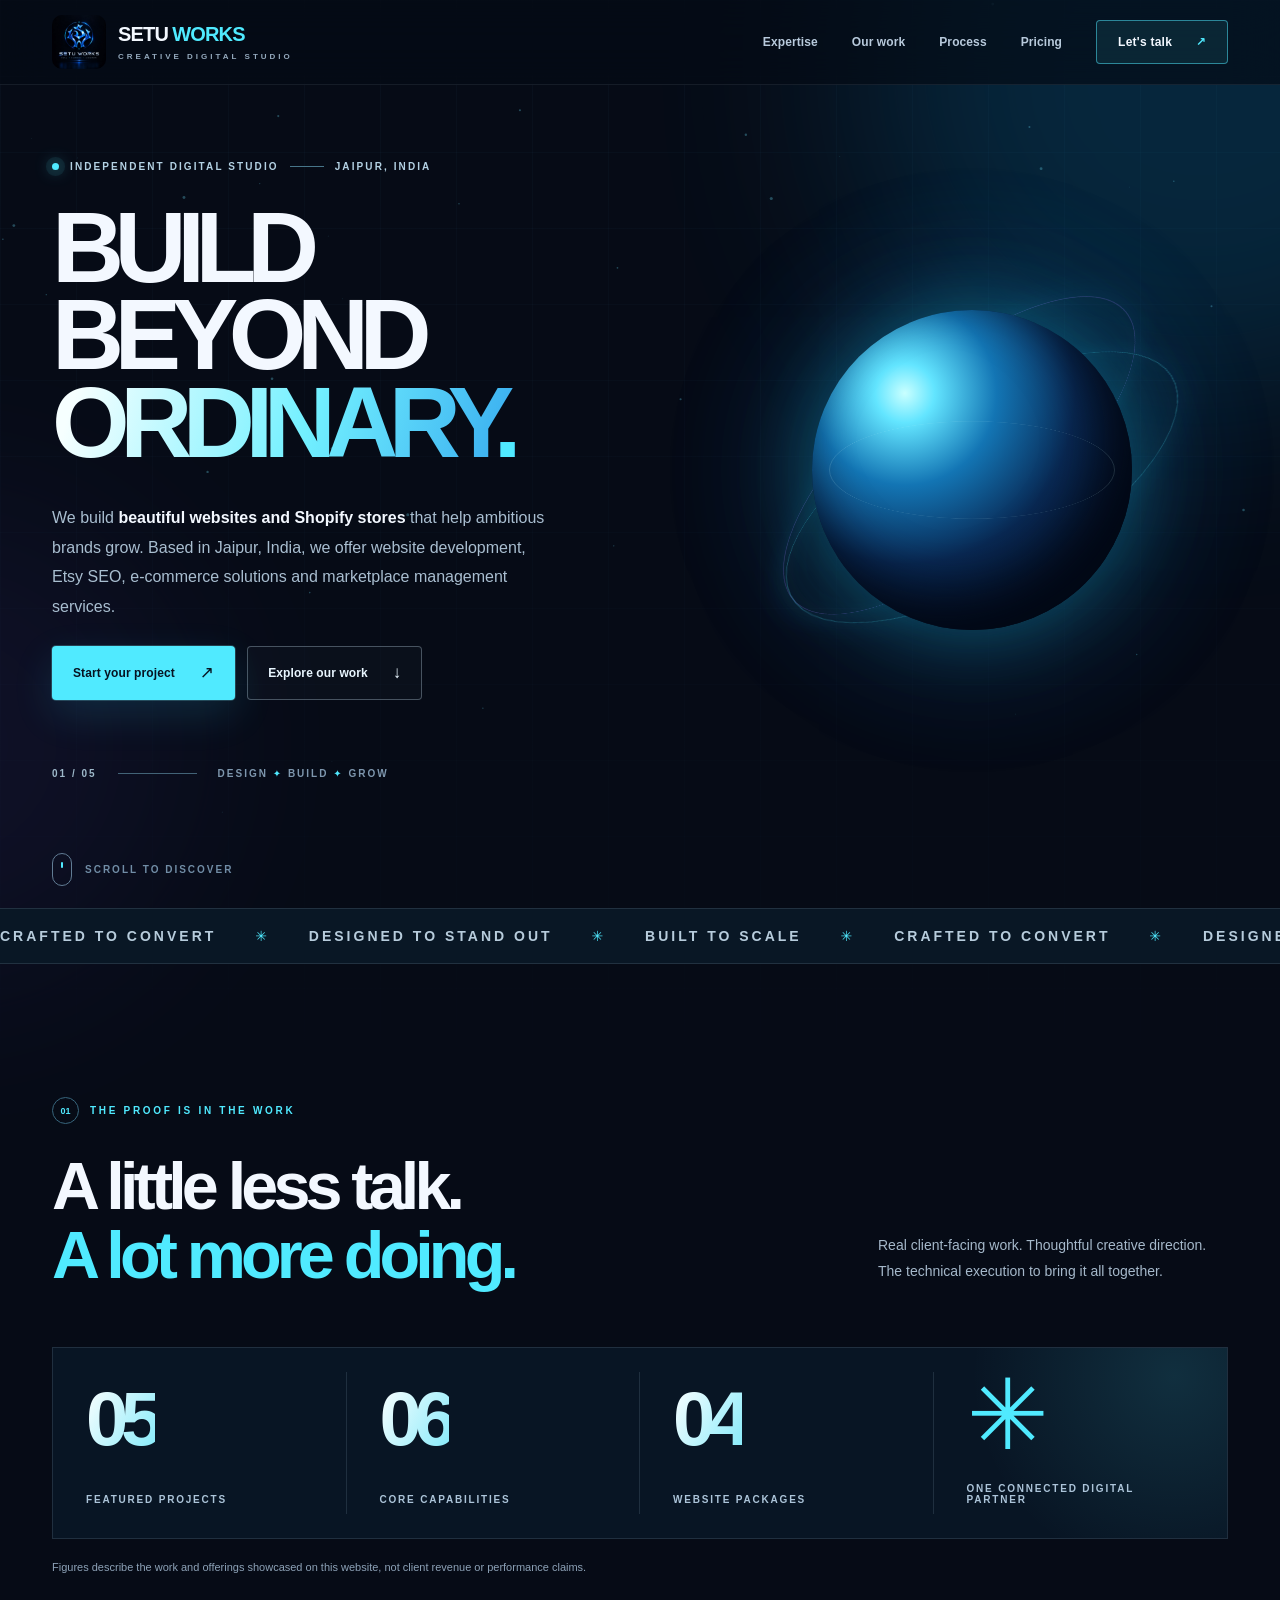
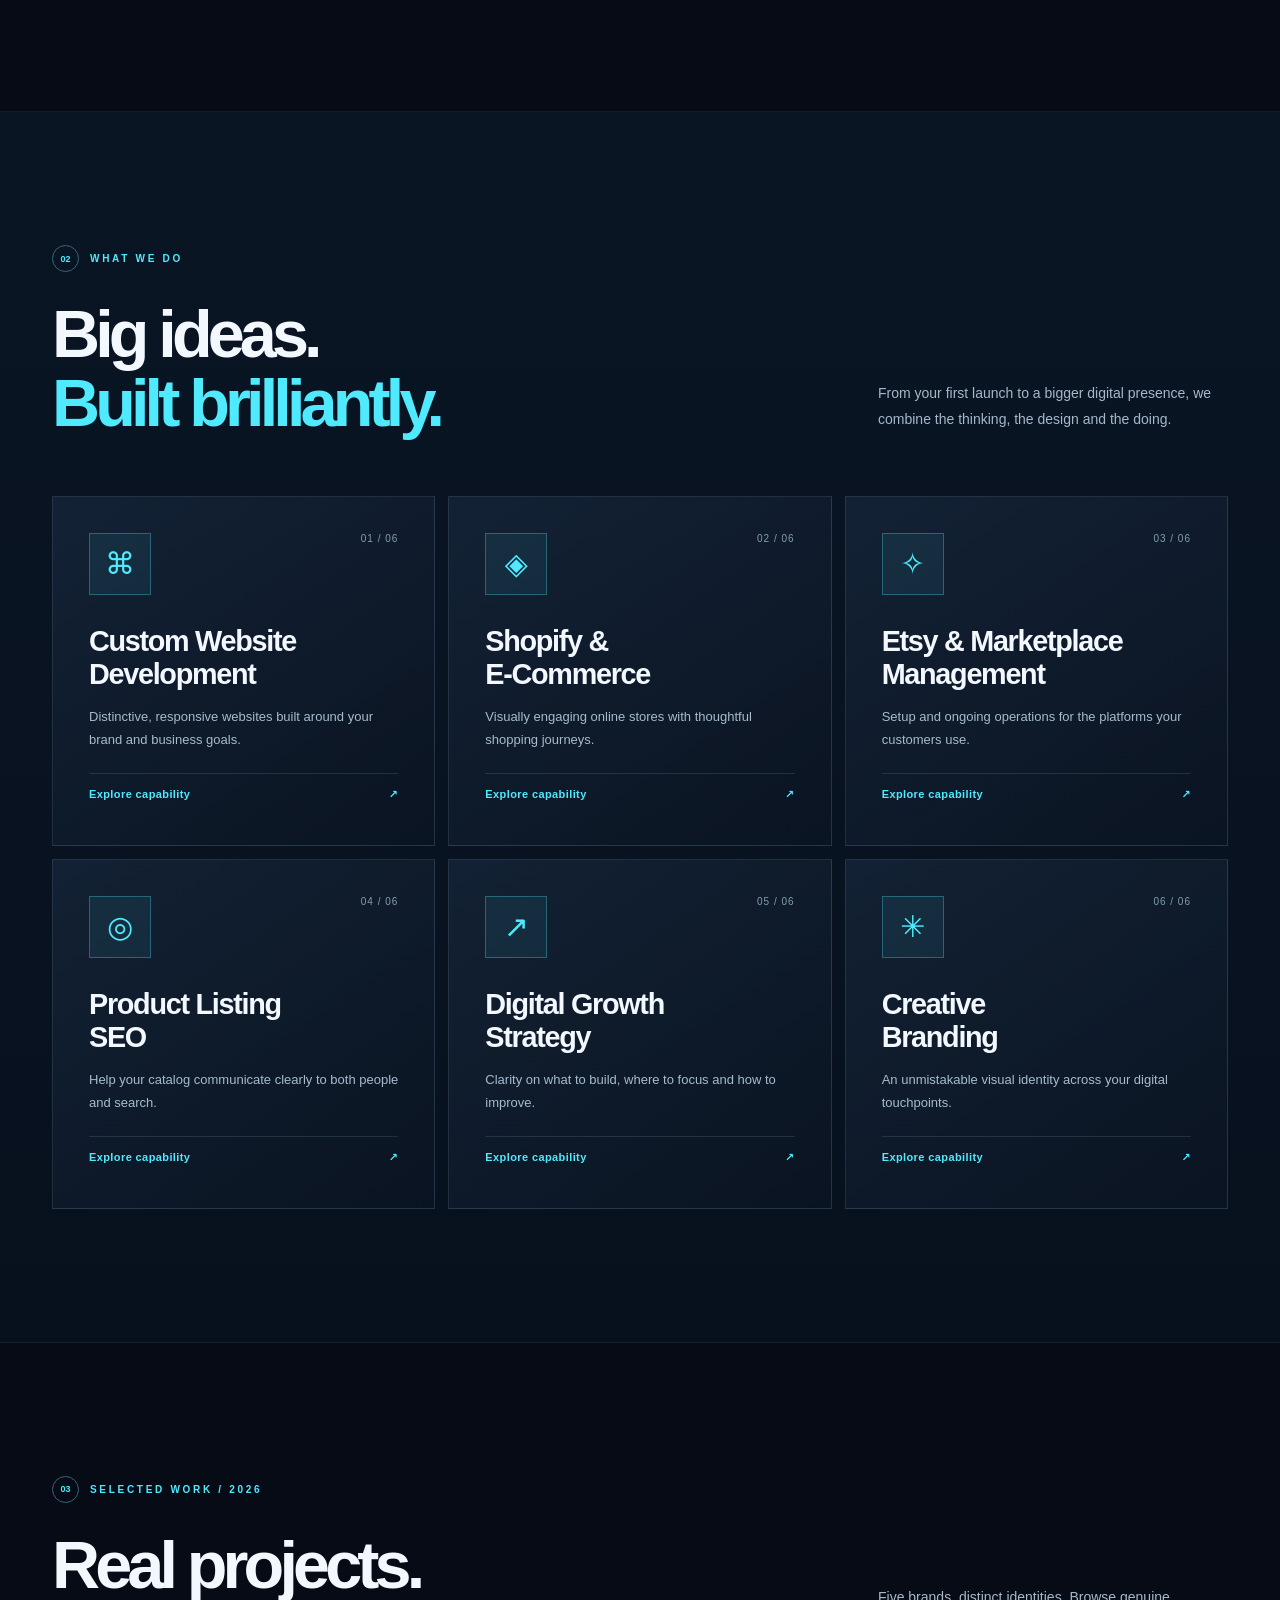
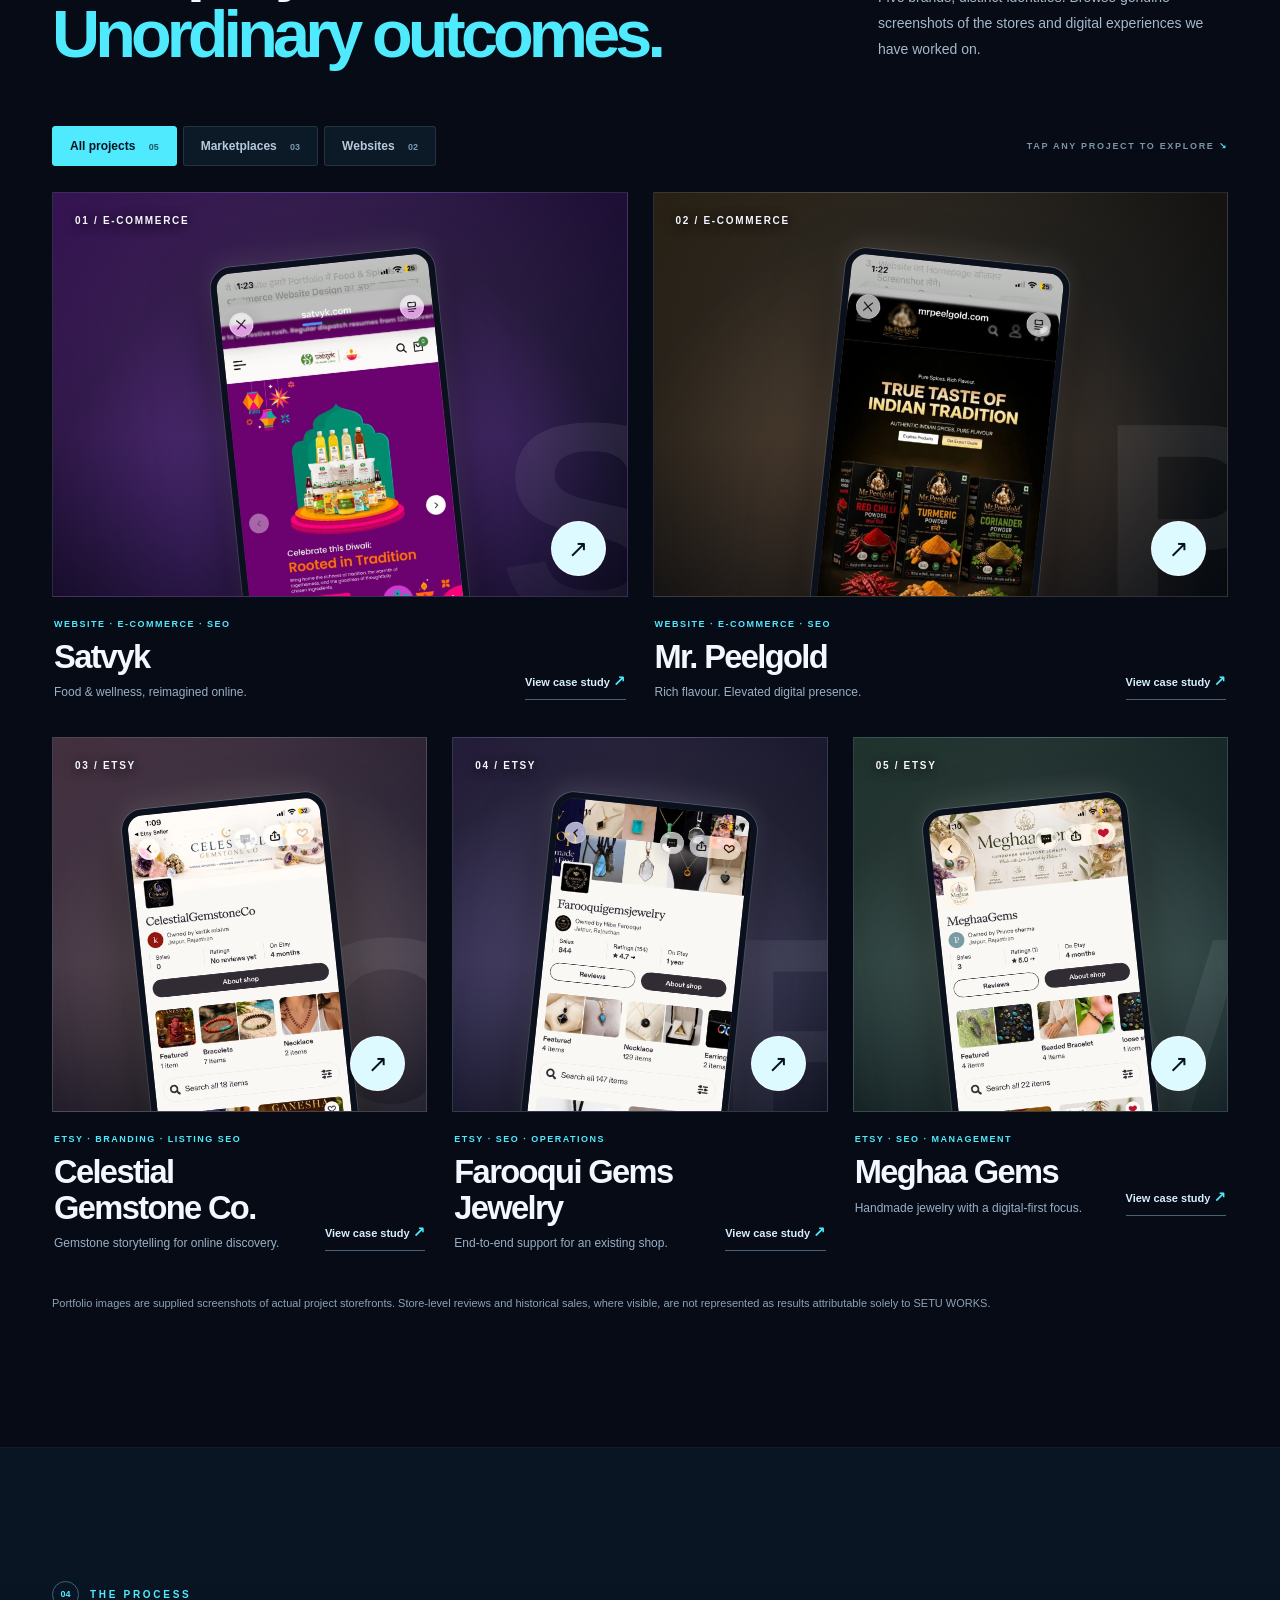
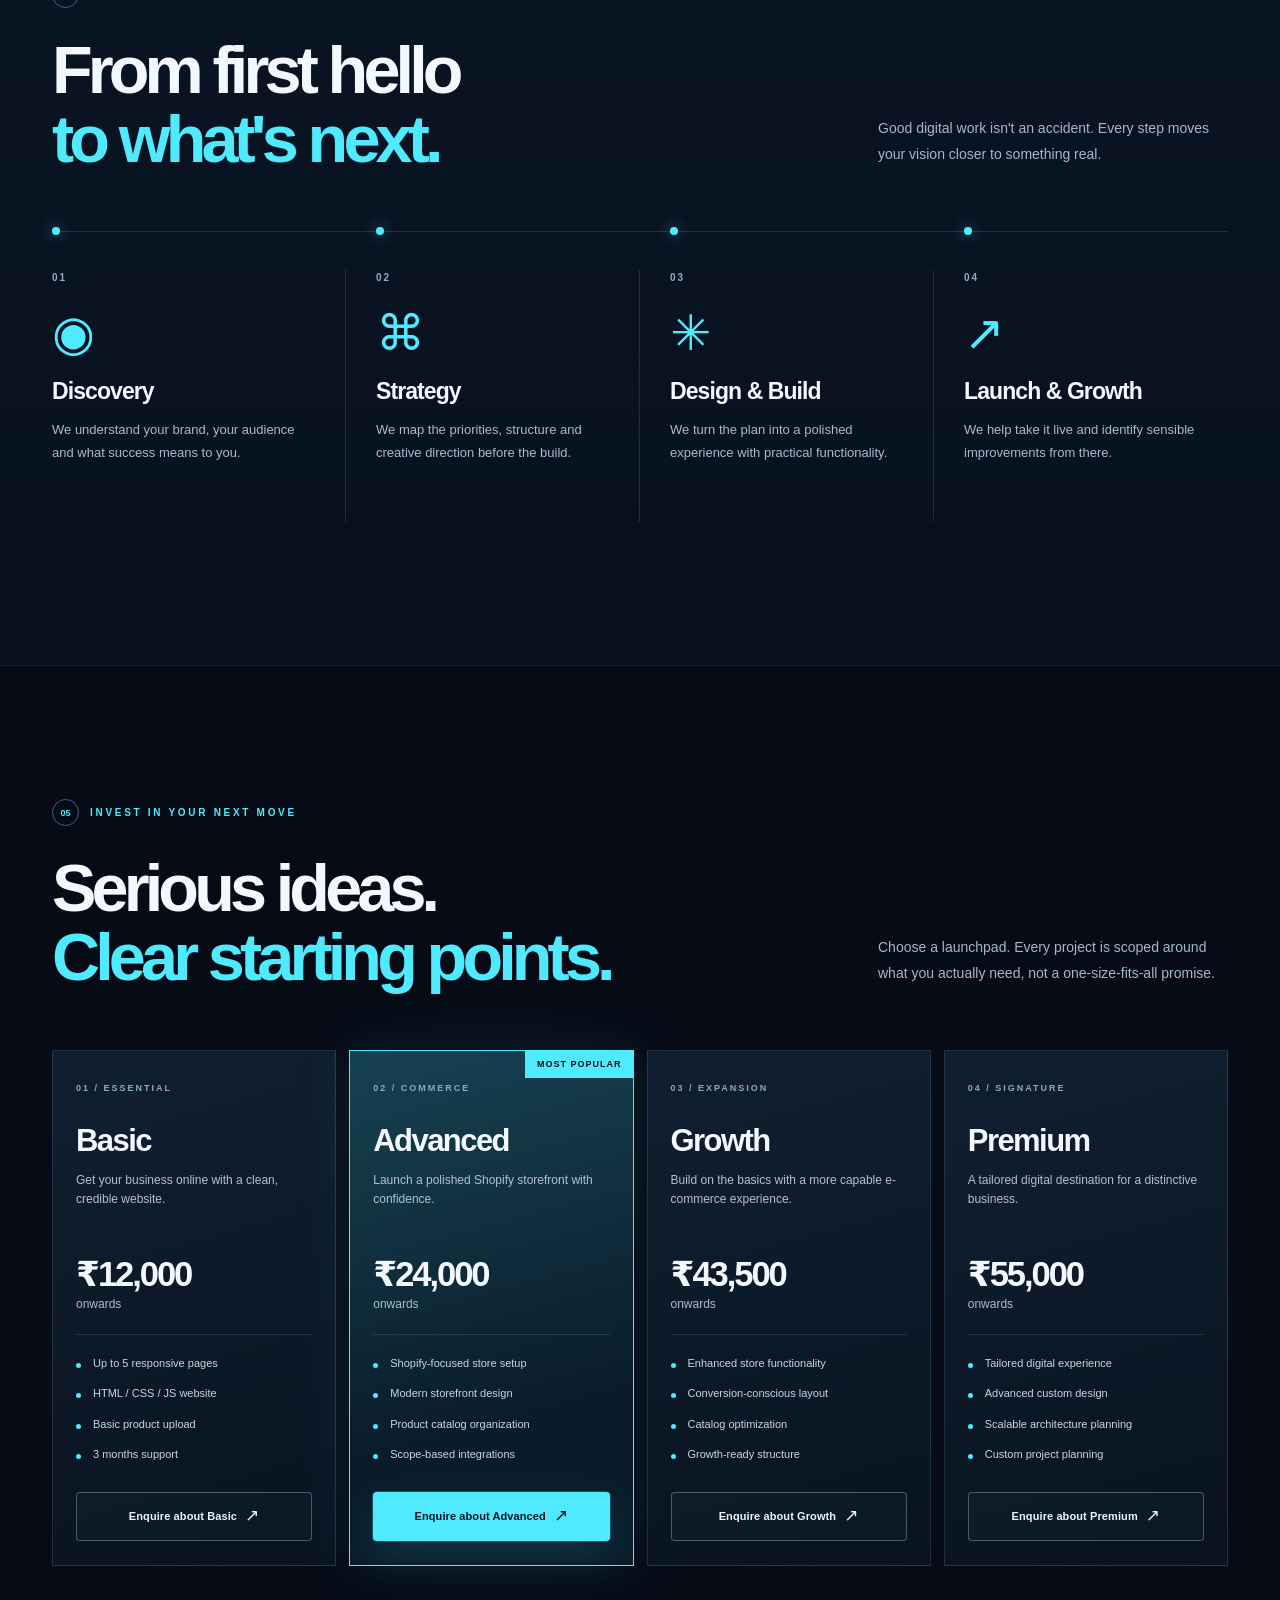
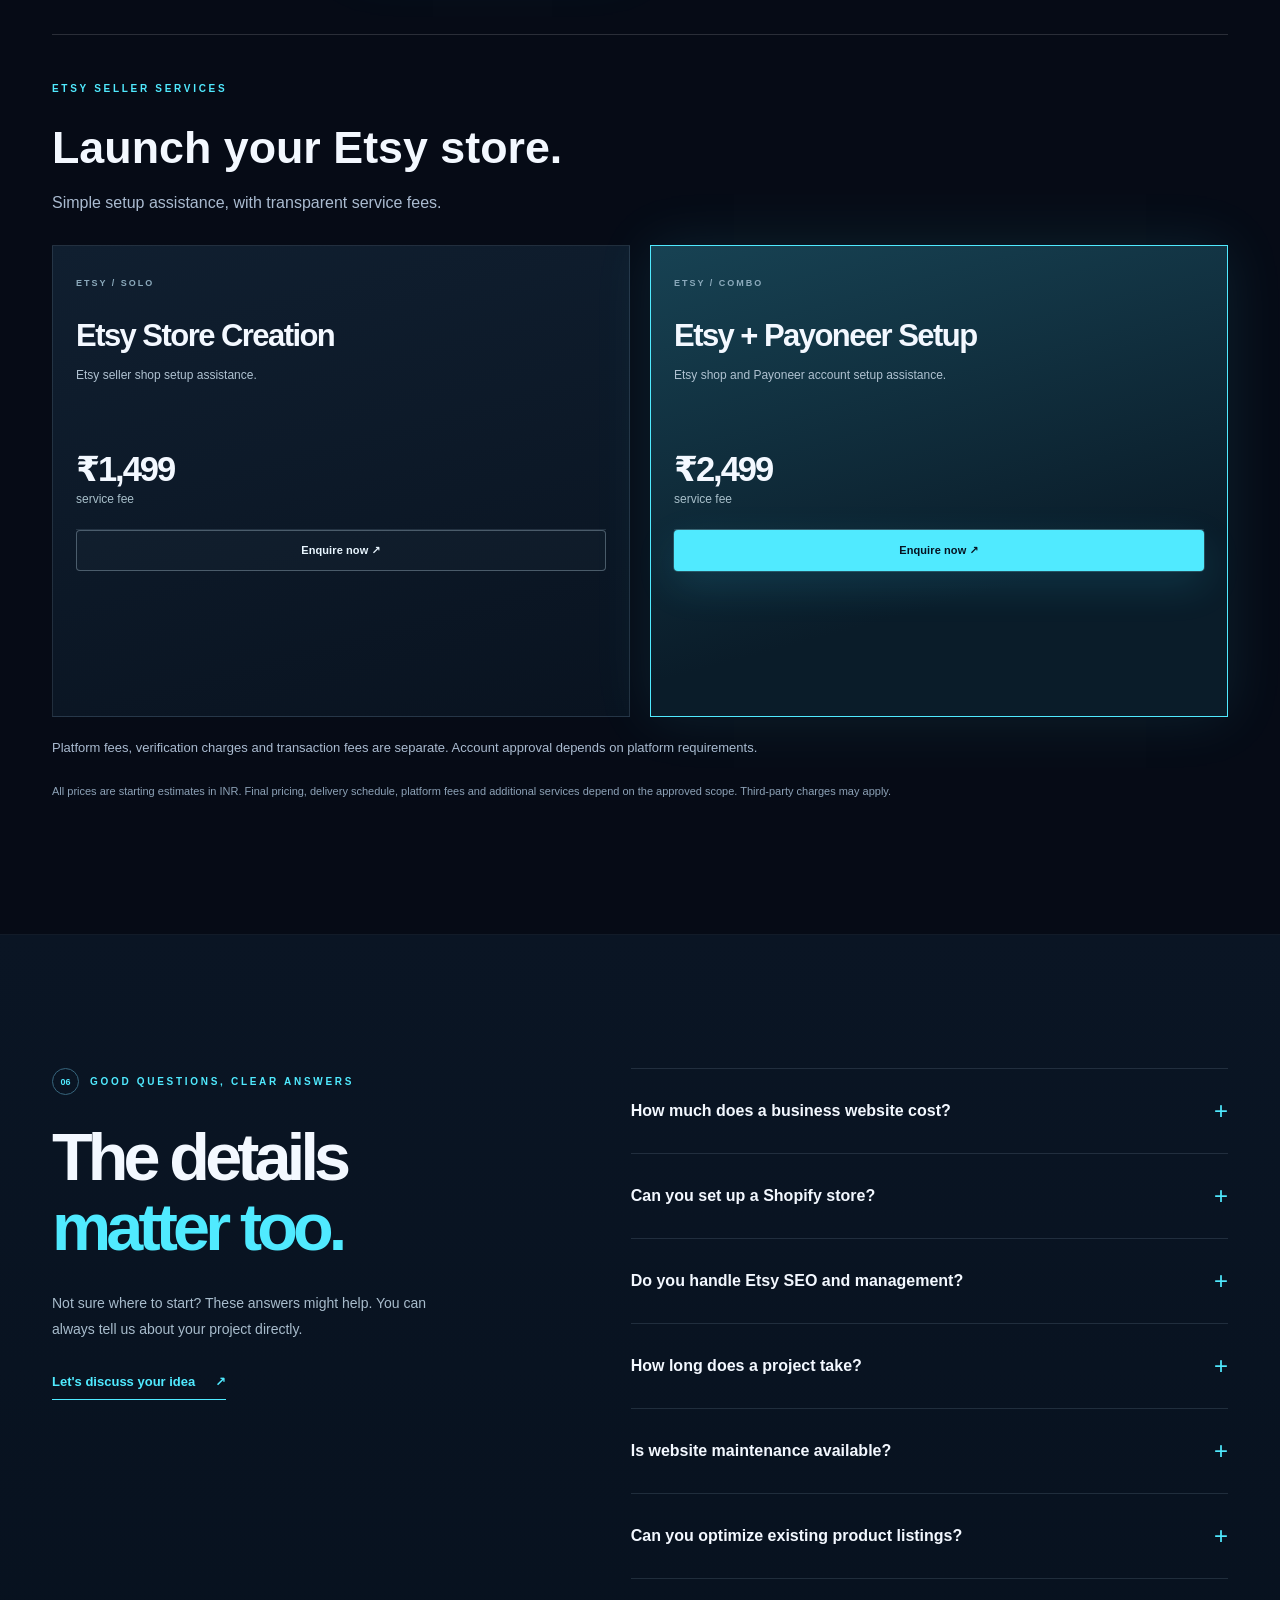
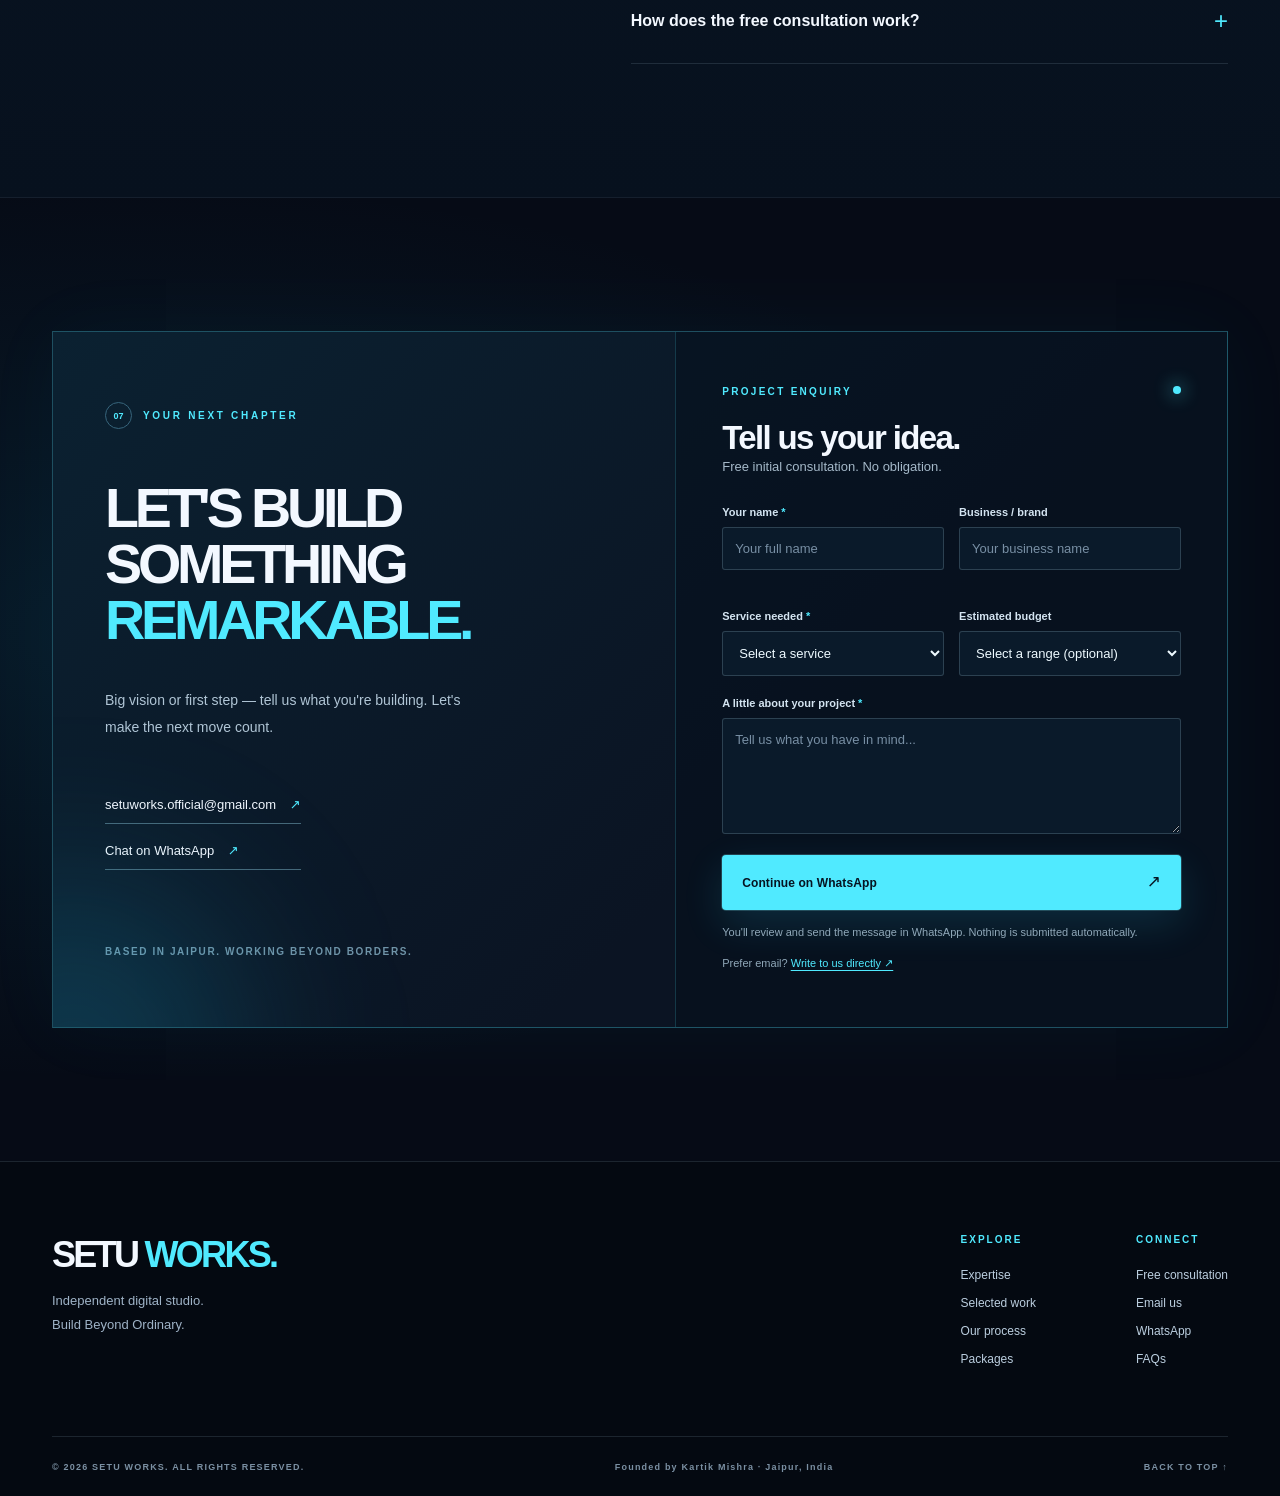
==== commit 834dec63: "Add logo to JSON-LD script in index.html Updated JSON-LD script to include logo for organization." ====
--- a/index.html
+++ b/index.html
@@ -25,7 +25,7 @@
   <meta name="twitter:image" content="https://setuworks.github.io/setu-works/assets/images/social-share.jpg">
   <link rel="preload" as="image" href="assets/images/satvyk.webp" fetchpriority="high">
   <link rel="stylesheet" href="assets/css/style.css">
-  <script type="application/ld+json">{"@context":"https://schema.org","@graph":[{"@type":"Organization","@id":"https://setuworks.github.io/setu-works/#organization","name":"SETU WORKS","url":"https://setuworks.github.io/setu-works/","description":"Jaipur-based digital agency providing website development, e-commerce and marketplace management services.","email":"setuworks.official@gmail.com","telephone":"+91-9982301681","address":{"@type":"PostalAddress","addressLocality":"Jaipur","addressRegion":"Rajasthan","addressCountry":"IN"},"areaServed":{"@type":"Country","name":"India"}},{"@type":"WebSite","@id":"https://setuworks.github.io/setu-works/#website","url":"https://setuworks.github.io/setu-works/","name":"SETU WORKS","publisher":{"@id":"https://setuworks.github.io/setu-works/#organization"},"inLanguage":"en-IN"},{"@type":"WebPage","@id":"https://setuworks.github.io/setu-works/#webpage","url":"https://setuworks.github.io/setu-works/","name":"SETU WORKS | Website Development, Shopify & Etsy SEO in Jaipur","isPartOf":{"@id":"https://setuworks.github.io/setu-works/#website"},"about":{"@id":"https://setuworks.github.io/setu-works/#organization"},"inLanguage":"en-IN"}]}</script>
+  <script type="application/ld+json">{"@context":"https://schema.org","@graph":[{"@type":"Organization","@id":"https://setuworks.github.io/setu-works/#organization","name":"SETU WORKS","url":"https://setuworks.github.io/setu-works/","logo":"https://setuworks.github.io/setu-works/assets/images/setu-original-logo.jpg","description":"Jaipur-based digital agency providing website development, e-commerce and marketplace management services.","email":"setuworks.official@gmail.com","telephone":"+91-9982301681","address":{"@type":"PostalAddress","addressLocality":"Jaipur","addressRegion":"Rajasthan","addressCountry":"IN"},"areaServed":{"@type":"Country","name":"India"}},{"@type":"WebSite","@id":"https://setuworks.github.io/setu-works/#website","url":"https://setuworks.github.io/setu-works/","name":"SETU WORKS","publisher":{"@id":"https://setuworks.github.io/setu-works/#organization"},"inLanguage":"en-IN"},{"@type":"WebPage","@id":"https://setuworks.github.io/setu-works/#webpage","url":"https://setuworks.github.io/setu-works/","name":"SETU WORKS | Website Development, Shopify & Etsy SEO in Jaipur","isPartOf":{"@id":"https://setuworks.github.io/setu-works/#website"},"about":{"@id":"https://setuworks.github.io/setu-works/#organization"},"inLanguage":"en-IN"}]}</script>
   <script defer src="assets/js/main.js"></script>
 </head>
 <body>
